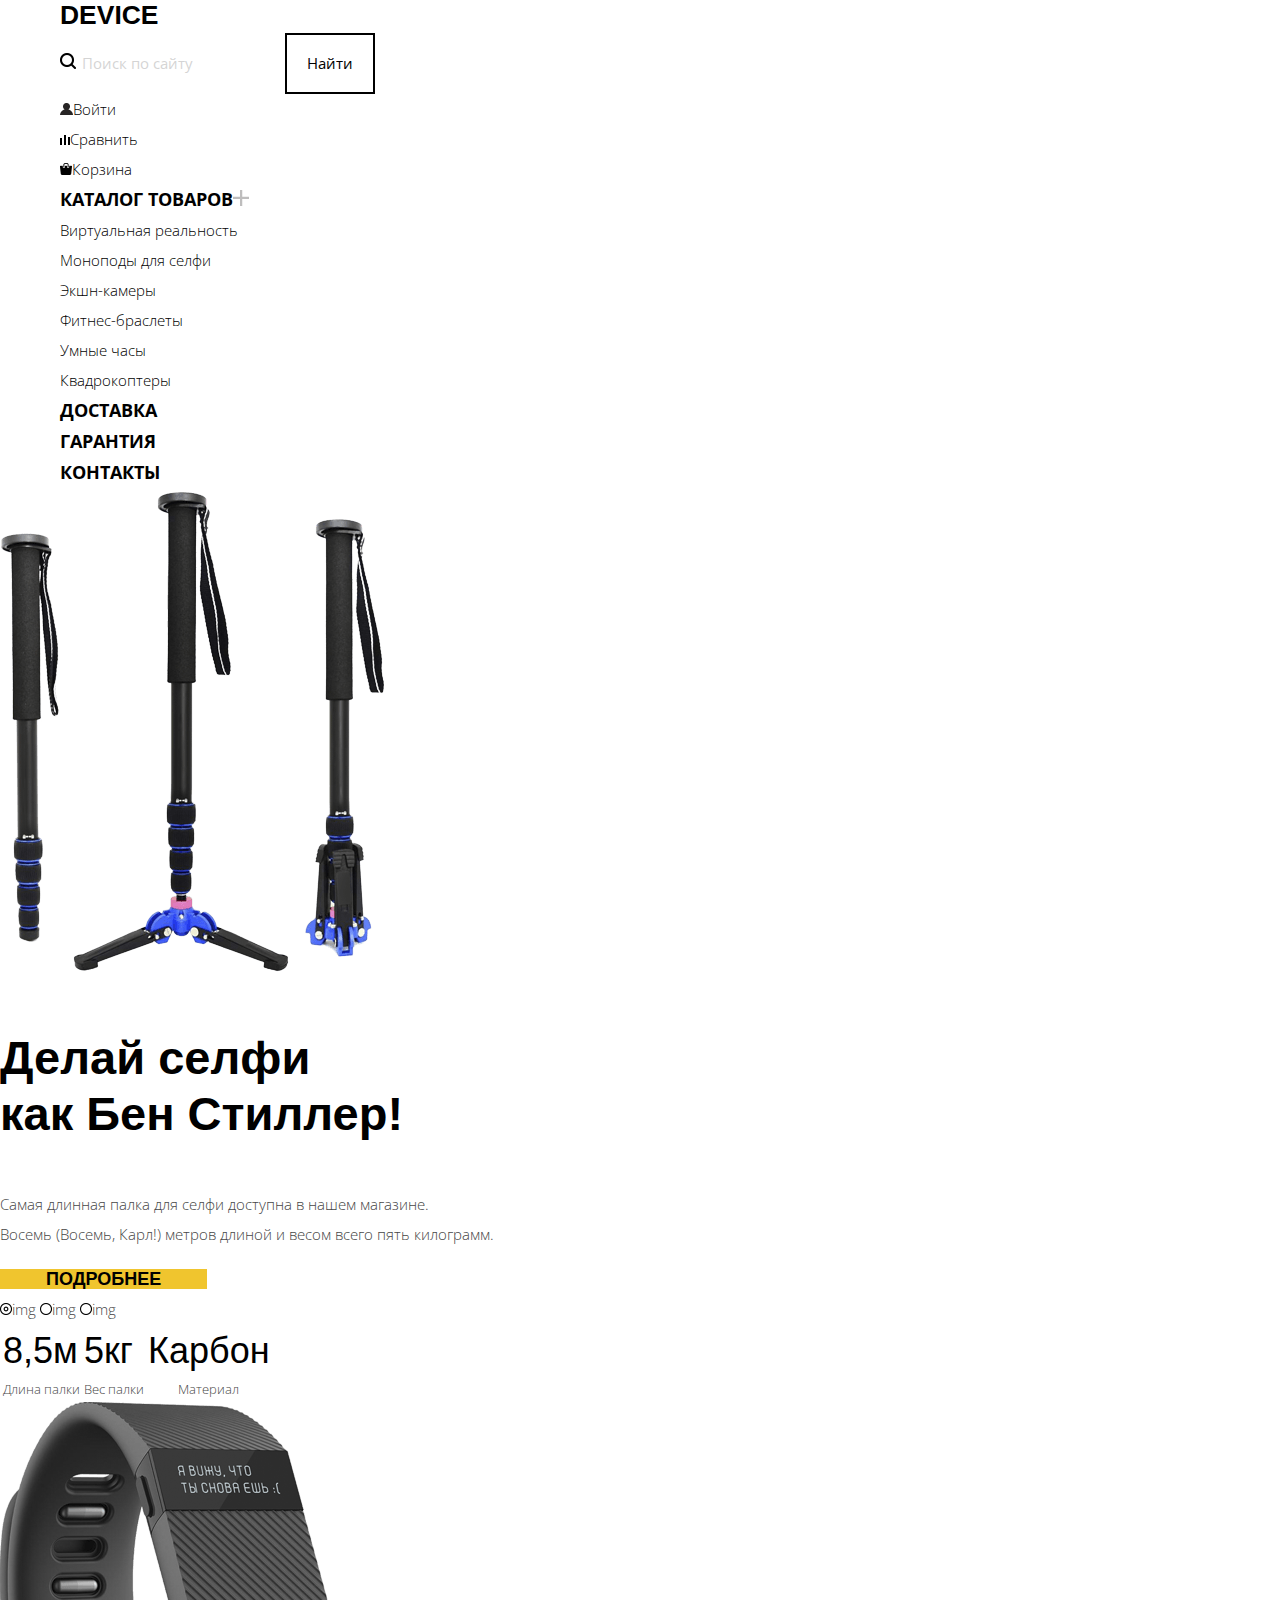
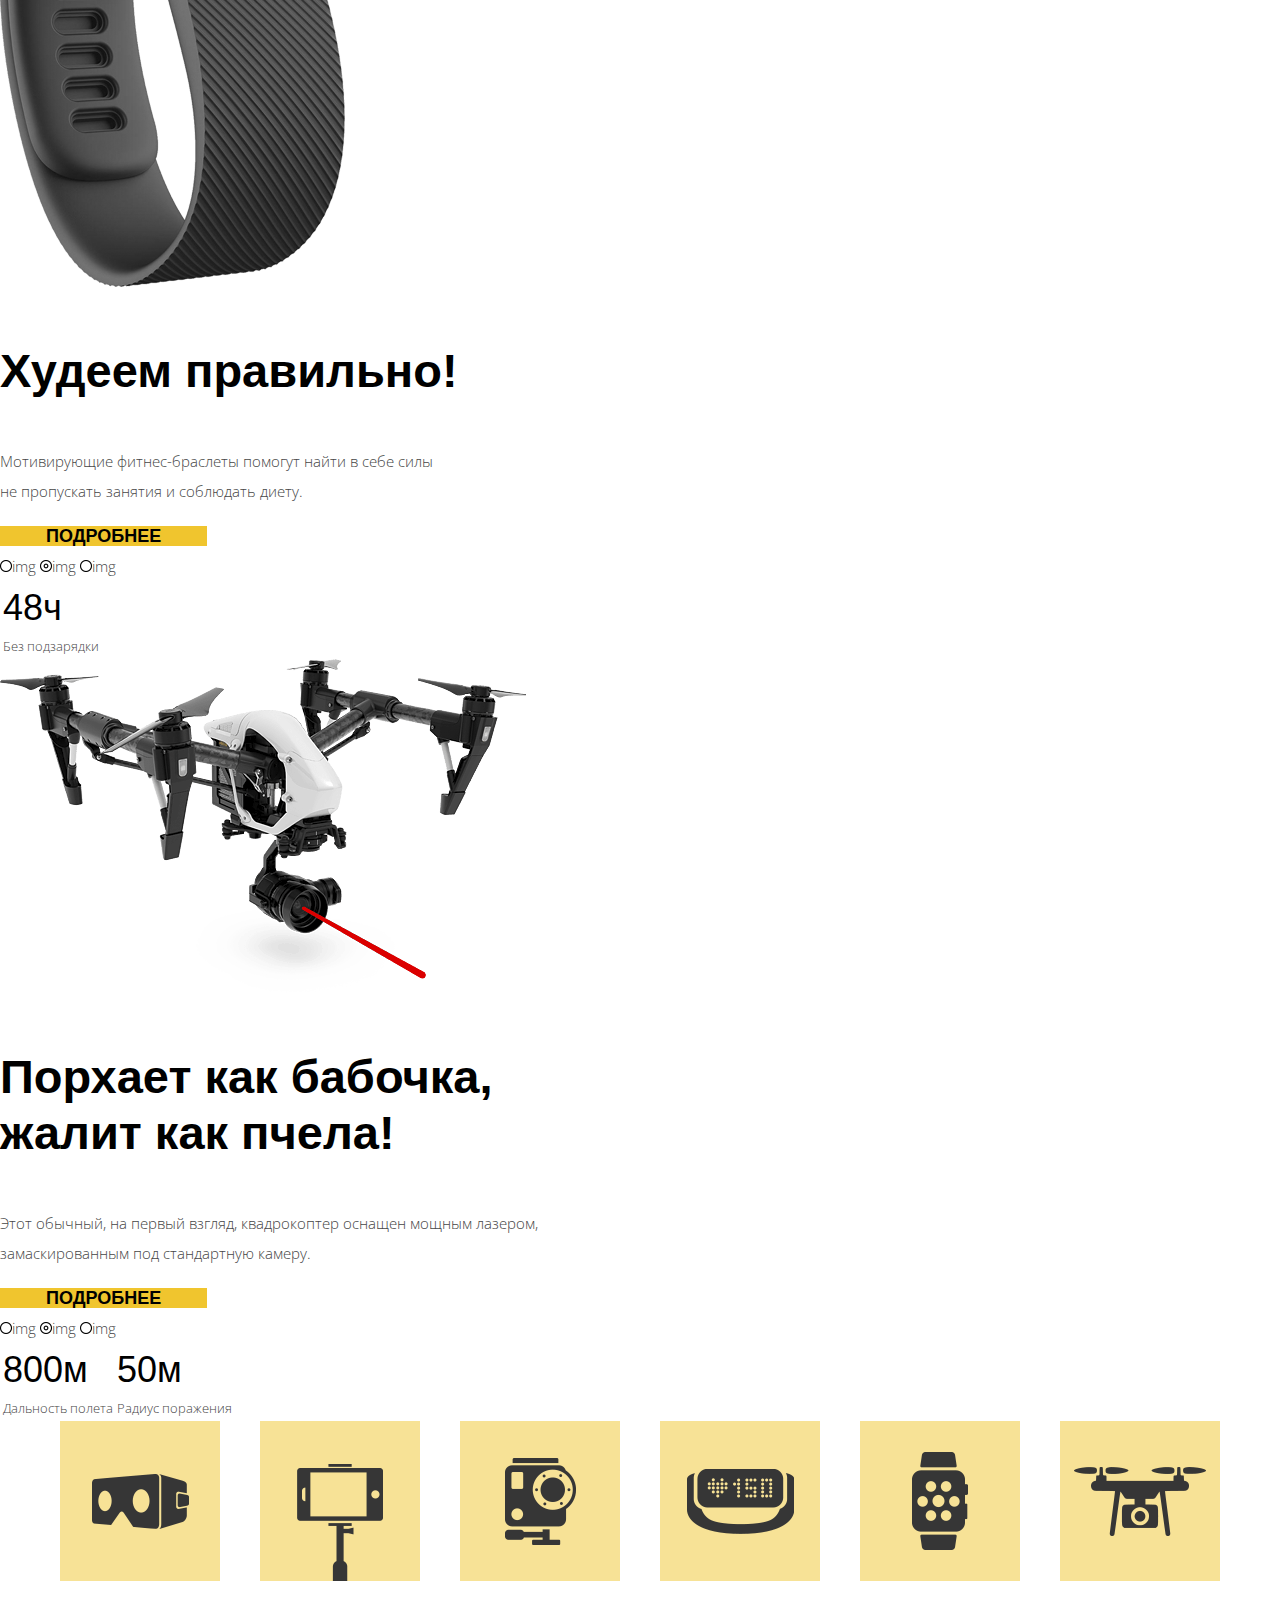
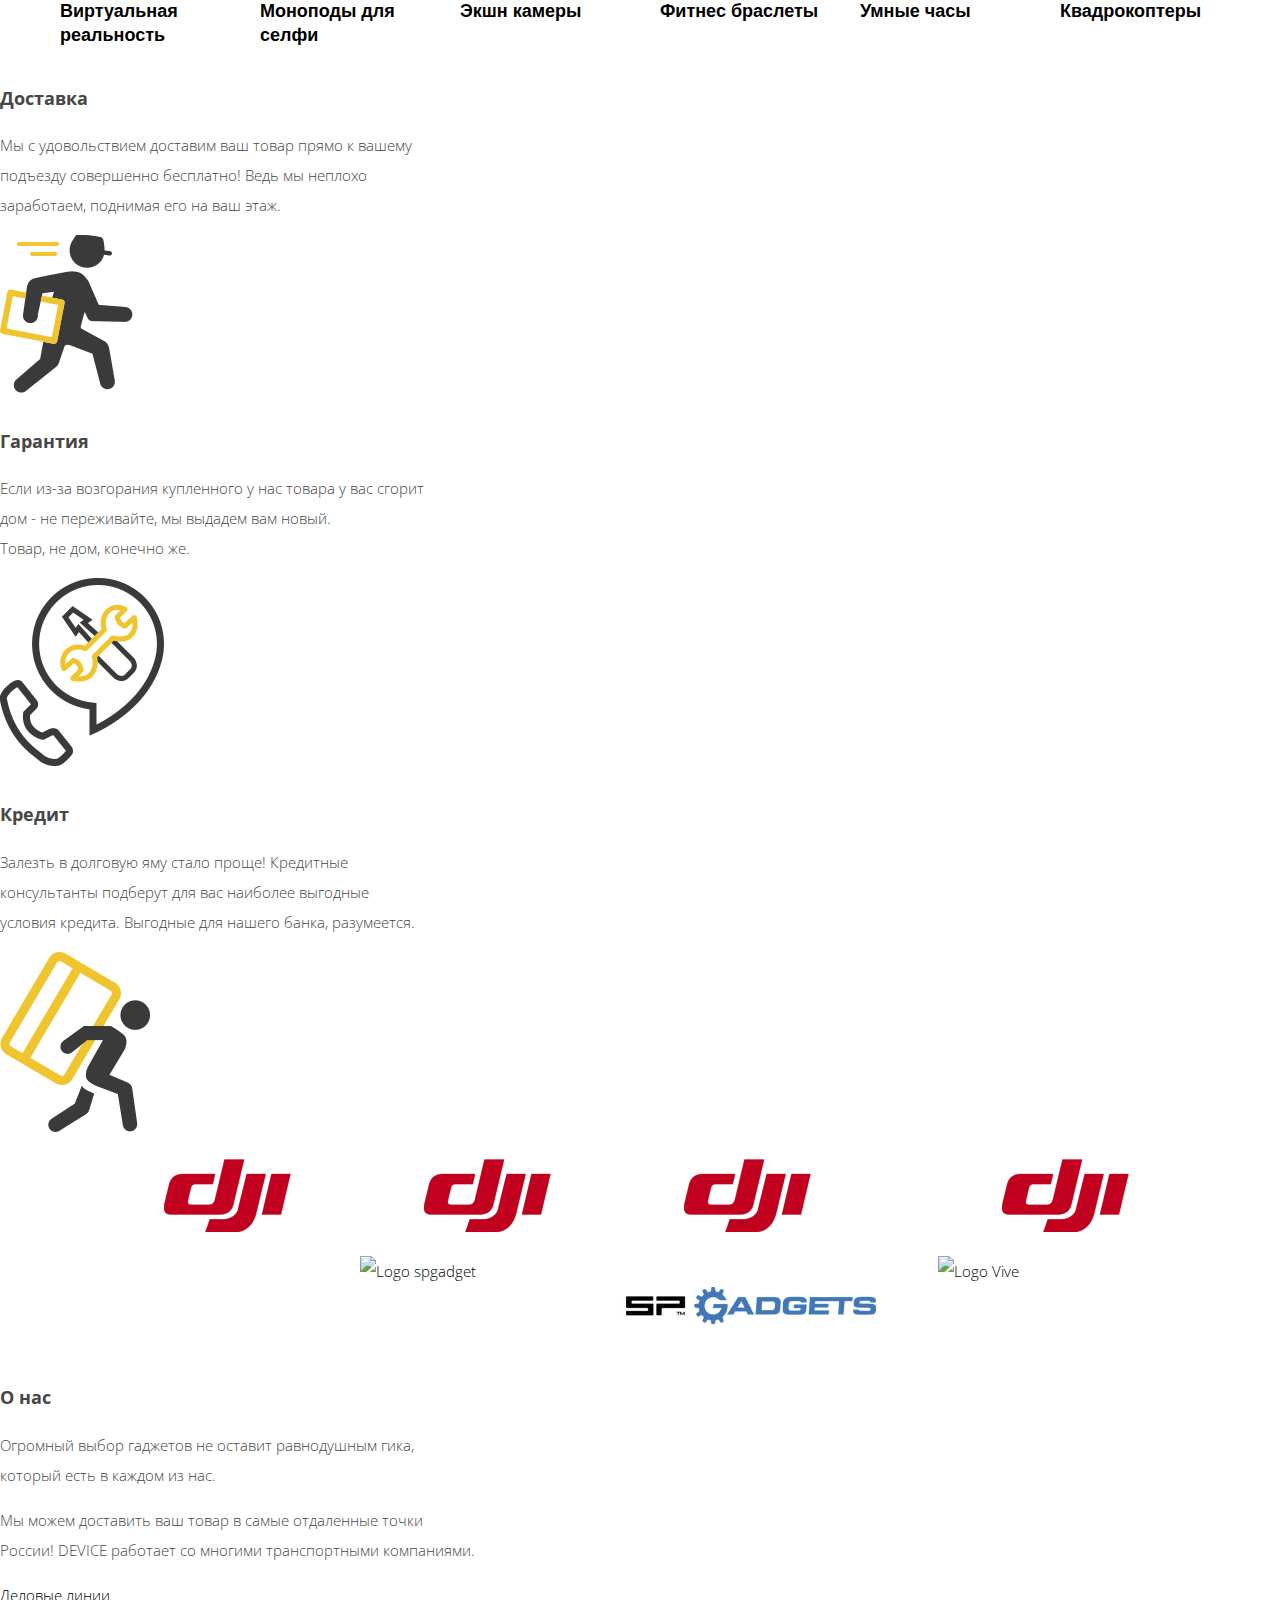
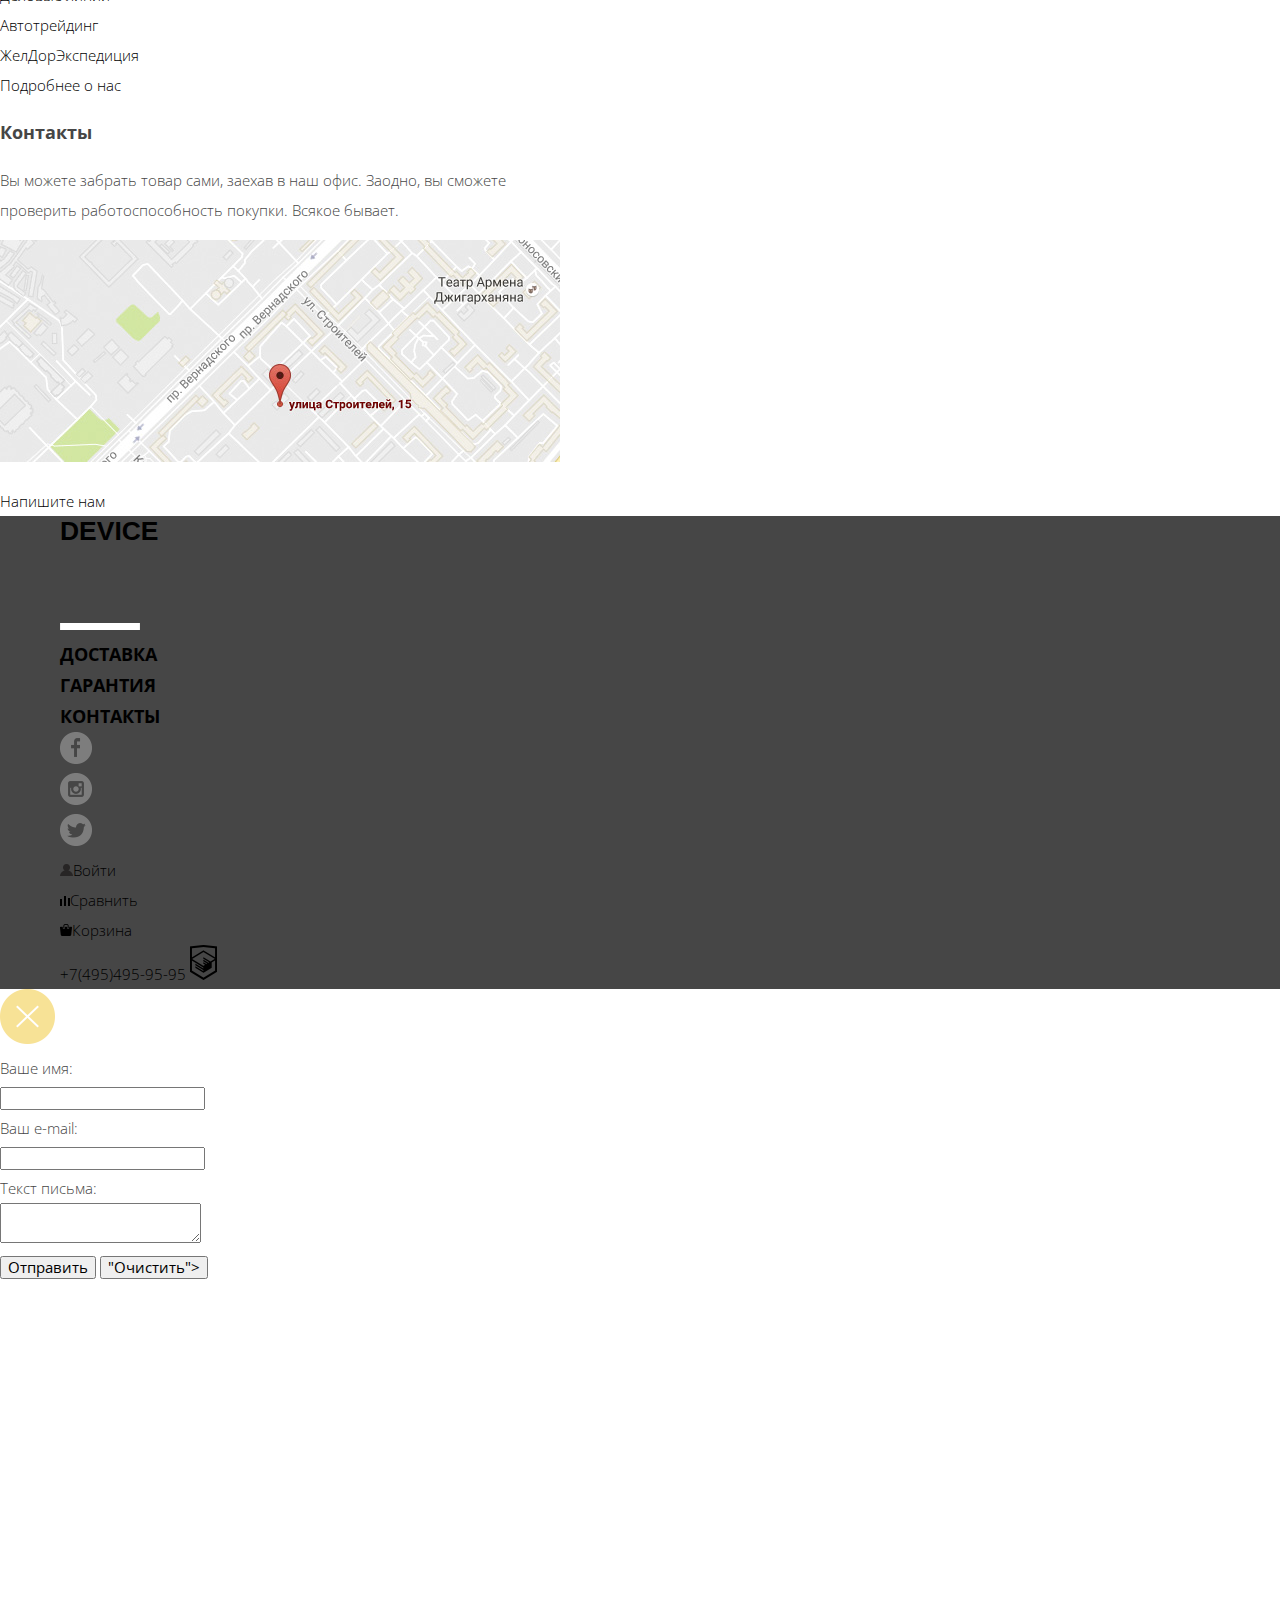
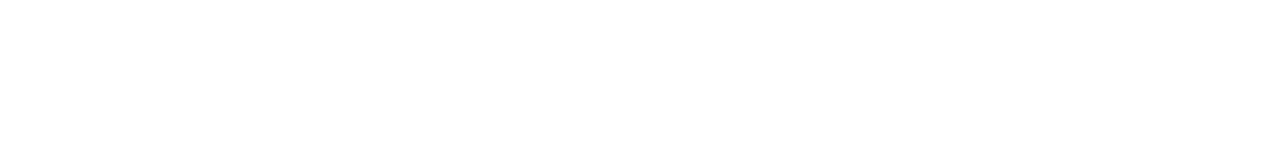
==== index.html @ 47f393c5 "добавление картинок логготипов" ====
<!DOCTYPE html>
<html lang="ru">
<head>
  <meta charset="utf-8">
  <title>HTML Academy: Девайс</title>
  <link href="https://fonts.googleapis.com/css?family=Open+Sans:300,400,700" rel="stylesheet">
  <link href="css/normalize.css" rel="stylesheet">
  <link href="css/style.css" rel="stylesheet">
</head>
<body>
<header class="main-header container">
  <div class="logo">
    <a class="logo-text" href="index.html">Device </a>
  </div>
  <!--доделать форму link итд!!!!!!!!!!!!!!!!!!!!!!!!!!!!!!!!!!!!!!!!!!!!!!!!!!!!!!!!!!!!!!!!!!!!!!!!!!!!!!!!!!!-->
  <div class="user-interface">
    <form action="#">
      <img src=" img/search.png">
      <input class="search-input" type="search" size=”15” maxlength=”36” placeholder="Поиск по сайту">
      <input class="search-submit" type="submit" value="Найти">
    </form>
    <ul class="user-buttons">
      <li><a class="user-button" href="#"><img src="img/user.png">Войти</a></li>
      <li><a class="user-button" href="#"><img src="img/compare.png">Сравнить</a></li>
      <li><a class="user-button" href="#"><img src="img/cart.png">Корзина</a></li>
    </ul>
  </div>
  <nav class="nav">
    <ul class="nav-items">
      <li class="nav-item">
        <a class="nav-link" href="#">Каталог товаров<img src="img/plus.png"></a>
        <ul class="sub-nav-items">
          <li class="sub-nav-item"><a class="sub-nav-link" href="#">Виртуальная реальность</a></li>
          <li class="sub-nav-item"><a class="sub-nav-link" href="#">Моноподы для селфи</a></li>
          <li class="sub-nav-item"><a class="sub-nav-link" href="#">Экшн-камеры</a></li>
        </ul>
        <ul class="sub-nav-items">
          <li class="sub-nav-item"><a class="sub-nav-link" href="#">Фитнес-браслеты </a></li>
          <li class="sub-nav-item"><a class="sub-nav-link" href="#">Умные часы</a></li>
        </ul>
        <ul class="sub-nav-items">
          <li class="sub-nav-item"><a class="sub-nav-link" href="#">Квадрокоптеры</a></li>
        </ul>
      </li>
      <li class="nav-item"><a class="nav-link" href="#">Доставка</a></li>
      <li class="nav-item"><a class="nav-link" href="#">Гарантия</a></li>
      <li class="nav-item"><a class="nav-link" href="#">Контакты</a></li>
    </ul>
  </nav>
</header>
<main>
  <h1 class="visually-hidden">Интернет магазин Device</h1>
  <section class="slides">
    <h2 class="visually-hidden">Слайды товаров</h2>
    <div class="slide1">
      <div class="slide-image-block-monopode">
        <img class="slide-image" src="img/slider-1.png" width="384" height="486"
             alt="Моноподы селфи палки">
      </div>
      <div class="slide-description-block">
        <h2 class="visually-hidden">палки для селфи</h2>
        <p class="slide-description-paragraphs">Делай селфи <br>
          как Бен Стиллер!</p>
        <p class="slide-description-paragraph">Самая длинная палка для селфи доступна в нашем магазине.<br>
          Восемь (Восемь, Карл!) метров длиной и весом всего пять килограмм. </p>
        <a class="slide-description-details" href="#">Подробнее</a>
        <!--как сделать? я не знаю это ссылка? Ведь если ткнуть на кнопочку выйдет другой слайд?-->
        <div class="slider-button-monopode">
          <img src="img/slider-button.png">img
          <img src="img/slider-button-empty.png">img
          <img src="img/slider-button-empty.png">img
        </div>
        <table class="slide-description-table">
          <tr class="slide-description-tr">
            <td class="slide-description-td">8,5м</td>
            <td class="slide-description-td">5кг</td>
            <td class="slide-description-td">Карбон</td>
          </tr>
          <tr>
            <th class="slide-description-th">Длина палки</th>
            <th class="slide-description-th">Вес палки</th>
            <th class="slide-description-th">Материал</th>
          </tr>
        </table>
      </div>
    </div>
    <div class="slide2">
      <div class="slide-image-block-control">
        <img class="slide-image" src="img/slider-2.png" width="345" height="485"
             alt="Браслет для контроля веса">
      </div>
      <div class="slide-description-block">
        <h2 class="visually-hidden">браслет для контроля веса</h2>
        <p class="slide-description-paragraphs">Худеем правильно!</p>
        <p class="slide-description-paragraph">Мотивирующие фитнес-браслеты помогут найти в себе силы <br>
          не пропускать занятия и соблюдать диету.</p>
        <a class="slide-description-details" href="#">Подробнее</a>
        <!--как сделать? я не знаю это ссылка? Ведь если ткнуть на кнопочку выйдет другой слайд?-->
        <div class="slider-button-monopode">
          <img src="img/slider-button-empty.png">img
          <img src="img/slider-button.png">img
          <img src="img/slider-button-empty.png">img
        </div>
        <table class="slide-description-table">
          <tr class="slide-description-tr">
            <td class="slide-description-td">48ч</td>
          </tr>
          <tr>
            <th class="slide-description-th">Без подзарядки</th>
          </tr>
        </table>
      </div>
    </div>
    <div class="slide3">
      <div class="slide-image-block-control">
        <img class="slide-image" src="img/slider-3.png" width="526" height="334"
             alt="Квадрокоптер">
      </div>
      <div class="slide-description-block">
        <h2 class="visually-hidden">Квадрокоптеры</h2>
        <p class="slide-description-paragraphs">Порхает как бабочка,<br>
          жалит как пчела!</p>
        <p class="slide-description-paragraph">Этот обычный, на первый взгляд, квадрокоптер оснащен мощным
          лазером,<br>
          замаскированным под стандартную камеру.</p>
        <a class="slide-description-details" href="#">Подробнее</a>
        <!--как сделать? я не знаю это ссылка? Ведь если ткнуть на кнопочку выйдет другой слайд?-->
        <div class="slider-button-monopode">
          <img src="img/slider-button-empty.png">img
          <img src="img/slider-button.png">img
          <img src="img/slider-button-empty.png">img
        </div>
        <table class="slide-description-table">
          <tr class="slide-description-tr">
            <td class="slide-description-td">800м</td>
            <td class="slide-description-td">50м</td>
          </tr>
          <tr>
            <th class="slide-description-th">Дальность полета</th>
            <th class="slide-description-th">Радиус поражения</th>
          </tr>
        </table>
      </div>
    </div>
  </section>
  <section class="products">
    <div class="products-wrapper container">
      <h2 class="visually-hidden"> Продукция интернет магазина Device </h2>
      <ul class="products-items">
        <li class="products-item">
          <a href="catalog.html" class="products-link">
            <div class="products-img-wrapper">
              <img class="products-img" src="img/popular-1.png" alt="Виртуальная реальность">
            </div>
            <h3 class="products-title">Виртуальная реальность</h3>
          </a>
        </li>
        <li class="products-item">
          <a href="catalog.html" class="products-link">
            <div class="products-img-wrapper products-img-wrapper-end">
              <img class="products-img" src="img/popular-2.png" alt="Моноподы для селфи">
            </div>
            <h3 class="products-title">Моноподы для селфи</h3>
          </a>
        </li>
        <li class="products-item">
          <a href="catalog.html" class="products-link">
            <div class="products-img-wrapper">
              <img class="products-img" src="img/popular-3.png" alt="Экшн камеры">
            </div>
            <h3 class="products-title">Экшн камеры</h3>
          </a>
        </li>
        <li class="products-item">
          <a href="catalog.html" class="products-link">
            <div class="products-img-wrapper">
              <img class="products-img" src="img/popular-4.png" alt="Фитнес браслеты">
            </div>
            <h3 class="products-title">Фитнес браслеты</h3>
          </a>
        </li>
        <li class="products-item">
          <a href="catalog.html" class="products-link">
            <div class="products-img-wrapper">
              <img class="products-img" src="img/popular-5.png" alt="Умные часы">
            </div>
            <h3 class="products-title">Умные часы</h3>
          </a>
        </li>
        <li class="products-item"><a href="#" class="products-link">
          <div class="products-img-wrapper">
            <img class="products-img" src="img/poppular-6.png" alt="Квадрокоптеры">
          </div>
          <h3 class="products-title">Квадрокоптеры</h3>
        </a>
        </li>
      </ul>
    </div>
  </section>
  <section class="slide-services">
    <h2 class="visually-hidden">Слайды услуг магазина</h2>
    <!--**********************************************-->
    <!--неправильная структура блоков на данном этапе это возможно
      --но дальше это исправим.
      --Пусть этот комментарий буду здесь чтобы не забыть -->
    <!--**********************************************-->
    <div class="slide-service">
      <div class="slide-block">
        <h3 class="slide-block-service">Доставка</h3>
        <!--**********************************************-->
        <!--нужны классы для тегов и в соседних блоков также -->
        <!--**********************************************-->
        <p>
          Мы с удовольствием доставим ваш товар прямо к вашему<br>
          подъезду совершенно бесплатно! Ведь мы неплохо<br>
          заработаем, поднимая его на ваш этаж.
        </p>
      </div>
      <div class="slide-image">
        <img class="image-end" src="img/delivery.png" alt="Бегущий человечек">
      </div>
    </div>
    <div class="slide-service">
      <div class="slide-block">
        <h3 class="slide-block-service">Гарантия</h3>
        <p>
          Если из-за возгорания купленного у нас товара у вас сгорит<br>
          дом - не переживайте, мы выдадем вам новый.<br>
          Товар, не дом, конечно же.
        </p>
      </div>
      <div class="slide-image-end">
        <img class="image-end" src="img/warranty.png" alt="Условия Гарантия">
      </div>
    </div>
    <div class="slide-service">
      <div class="slide-block">
        <h3 class="slide-block-service">Кредит</h3>
        <p>
          Залезть в долговую яму стало проще! Кредитные<br>
          консультанты подберут для вас наиболее выгодные<br>
          условия кредита. Выгодные для нашего банка, разумеется.
        </p>
      </div>
      <div class="slide-image-end">
        <img class="image-end" src="img/credit.png" alt="Условия Кредит">
      </div>
    </div>
  </section>
  <section class="logotypes">
    <div class="logotypes-wrapper container">
      <a class="logotypes-link" href="#">
        <img class="logotype" src="img/logo-1.png"
             alt="Logo dji">
        <img class="logotype logotype-hover" src="img/logo-1-hover.png"
             alt="Logo dji">
      </a>
      <a class="logotypes-link" href="#">
        <img class="logotype" src="img/logo-3-1.png"
             alt="Logo spgadget">
        <img class="logotype" src="img/logo-3-1-hover.png"
             alt="Logo spgadget">
      </a>
      <a class="logotypes-link" href="#">
        <img class="logotype" src="img/logo-3.png"
             alt="Logo GoPro-Be a Hero">
        <img class="logotype" src="img/logo-3-hover.png"
             alt="Logo GoPro-Be a Hero">
      </a>
      <a class="logotypes-link" href="#">
        <img class="logotype" src="img/logo-4.png"
             alt="Logo Vive">
        <img class="logotype" src="img/logo-4-hover.png"
             alt="Logo Vive">
      </a>
    </div>
  </section>
  <section class="about-us">
    <div class="delivery-company">
      <h3 class="about-us-h3">О нас</h3>
      <p>Огромный выбор гаджетов не оставит равнодушным гика,<br>
        который есть в каждом из нас.
      </p>
      <p>Мы можем доставить ваш товар в самые отдаленные точки<br>
        России! DEVICE работает со многими транспортными компаниями.</p>
      <ul class="delivery-company-items">

        <li class="delivery-company-item"><a class="delivery-company-links" href="#">Деловые линии</a></li>
        <li class="delivery-company-item"><a class="delivery-company-links" href="#">Автотрейдинг</a></li>
        <li class="delivery-company-item"><a class="delivery-company-links" href="#">ЖелДорЭкспедиция</a></li>
      </ul>
      <a class="contact-link" href="#">Подробнее о нас</a>
      <!-- ¯\_(ツ)_/¯¯
          \_(ツ)_/¯ -->
    </div>
    <div class="contacts">
      <h3 class="contact">Контакты</h3>
      <p>Вы можете забрать товар сами, заехав в наш офис. Заодно, вы сможете<br>
        проверить работоспособность покупки. Всякое бывает.
      </p>
      <p>
        <a class="contact-link-map" href="#"><img src="img/map.jpg"></a></p>
      <a class="contact-link" href="#">Напишите нам</a>
    </div>
  </section>
</main>
<footer class="footer">
  <div class="footer-wrapper container">
    <div class="main-footer-contact">
      <div class="logo">
        <a class="logo-text" href="index.html">Device </a>
      </div>
      <p class="footer-adress">
      <address>г.Москва, улица Строителей, 15</address>
      </p>
      <img src="img/Layer 6 copy 5.png">
    </div>
    <nav class="nav-footer">
      <ul class="nav-footer-items">
        <li class="nav-footer-item"><a class="nav-link" href="#">Доставка</a></li>
        <li class="nav-footer-item"><a class="nav-link" href="#">Гарантия</a></li>
        <li class="nav-footer-item"><a class="nav-link" href="#">Контакты</a></li>
      </ul>
    </nav>
    <ul class="nav-footer-websites">
      <li class="nav-footer-website"><a class="nav-link" href="facebook.com"><img src="img/ФБ.png"></a></li>
      <li class="nav-footer-website"><a class="nav-link" href="instagram.com"><img src="img/insta.png"></a></li>
      <!-- (｡◕‿◕｡) -->
      <li class="nav-footer-website"><a class="nav-link" href="twitter.com"><img src="img/Твитер.png"></a></li>
    </ul>
    <div class="user-interface-footer">
      <span class="user-form-footer"></span>
      <ul class="user-buttons-footer">
        <li><a class="user-button-footer" href="#"><img src="img/user.png">Войти</a></li>
        <li><a class="user-button-footer" href="#"><img src="img/compare.png">Сравнить</a></li>
        <li><a class="user-button-footer" href="#"><img src="img/cart.png">Корзина</a></li>
      </ul>
      <a href="tel:+7(495)495-95-95">+7(495)495-95-95</a>
      <img src="img/logo-html.png" alt="HTML-academy">
    </div>
  </div>
</footer>
<div class="modal-write-us">
  <form class="write-us" action="#">
    <h2 class="visually-hidden">Регистрация</h2>
    <img src="img/modal-close.png">
    <div class="write-us-name">
      <label for="nameid">Ваше имя: </label> <br>
      <input type="text" id="nameid" size=”15” maxlength=”36”>
    </div>
    <div class="write-us-e-mail">
      <label for="e-mail">Ваш e-mail: </label> <br>
      <input type="text" id="e-mail" size=”15” maxlength=”36”>
    </div>
    <div class="write-us-letter-text">
      <label for="letter-text">Текст письма:</label> <br>
      <textarea type="text" id="letter-text" size=”36” maxlength=”75”></textarea>
    </div>
    <button type="submit">Отправить</button>
    <button type="reset">"Очистить"></button>
  </form>
</div>
<div class="map">
  <iframe
    src="https://www.google.com/maps/embed?pb=!1m18!1m12!1m3!1d2249.1123749473186!2d37.52742931545037!3d55.687034004530645!2m3!1f0!2f0!3f0!3m2!1i1024!2i768!4f13.1!3m3!1m2!1s0x46b54cf65f5c8955%3A0x694710ccd55501e!2z0YPQuy4g0KHRgtGA0L7QuNGC0LXQu9C10LksIDE1LCDQnNC-0YHQutCy0LAsIDExOTMxMQ!5e0!3m2!1sru!2sru!4v1528549973347"
    width="600" height="450" frameborder="0" style="border:0" allowfullscreen></iframe>
</div>
</body>
</html>


<!--**********************************************-->
<!-- Где всплывающие окна ??? -->
<!-- Где карта ??? -->
<!--**********************************************-->
---- css/style.css ----
html {
  box-sizing: border-box;
}

*, *::before, *::after {
  box-sizing: inherit;
}

body {
  padding: 0;
  margin: 0;
  font-family: "Open Sans", "Arial", sans-serif;
  font-size: 15px;
  line-height: 30px;
  font-weight: 300;
  color: #464646;
}

/*Убрать точки в списке*/
ul {
  list-style-type: none;
  margin: 0;
  padding: 0;
}

a {
  text-decoration: none;
  color: #000000;
}

.visually-hidden {
  display: none
}

.container {
  margin-top: 0;
  margin-right: auto;
  margin-left: auto;
  margin-bottom: 0;
  max-width: 1200px;
  padding-left: 20px;
  padding-right: 20px;
}

/*__________________________________________________________________*/
/*Логотип*/
.logo-text {
  font-family: "Gilroy", "Arial", sans-serif;
  font-size: 26.46px;
  color: #000000;
  font-weight: bold;
  text-transform: uppercase;
}

/*Окно поиска*/
.search-input {
  border: none;
  opacity: 0.3;
}

.search-input:hover {
  opacity: 0.6;
  cursor: pointer;
}

.search-input:focus {
  opacity: 1;
}

.search-submit {
  border: 2px solid #000000;
  padding-top: 20px; /*верхний внутренний отступ*/
  padding-left: 20px; /*левый внутренний отступ*/
  padding-right: 20px; /*правый внутренний отступ*/
  padding-bottom: 20px; /*нижний внутренний отступ*/
  background-color: transparent;
}

.search-submit:hover {
  background-color: #000000;
  text-align: center;
  cursor: pointer;
  color: #fff;
}

.search-submit:focus {
  color: rgba(255, 255, 255, 0.3);
}

.sub-nav-link:hover {
  opacity: .6;
}

.sub-nav-link:focus {
  opacity: .3;
}

/*Кнопки доставка гарантия контакты + Каталог*/
.nav-link {
  font-size: 18px;
  font-weight: bold;
  text-transform: uppercase;
}

.nav-link:hover {
  opacity: .6;
}

.nav-link:focus {
  opacity: .3;
}

/*!*!*Закончился хедер, начинается боди*!_________________________________*!*/

.slide-description-paragraphs {
  font-size: 47px;
  line-height: 56px;
  font-family: "Gilroy", "Arial", sans-serif;
  font-weight: bold;
  color: #000000;
}

/*Вопрос:???????????????????????????????????????????????????????????????????????????????*/
/*!*Подробнее*!*/
.slide-description-details {
  font-size: 18px;
  line-height: 24px;
  text-transform: uppercase;
  font-family: "Gilroy", "Arial", sans-serif;
  font-weight: bold;
  color: #000000;
  /*padding-top: -4px; !*верхний внутренний отступ*!*/
  padding-left: 46px; /*левый внутренний отступ*/
  padding-right: 46px; /*правый внутренний отступ*/
  /*padding-bottom: -4px; !*нижний внутренний отступ*!*/
  background-color: #f0c52e;
}

.slide-description-details:hover {
  opacity: 1;
  padding-top: 14px; /*верхний внутренний отступ*/
  padding-left: 46px; /*левый внутренний отступ*/
  padding-right: 46px; /*правый внутренний отступ*/
  padding-bottom: 14px; /*нижний внутренний отступ*/
  background-color: #f0c52e;
}

.slide-description-details:focus {
  opacity: .6;
  padding-top: 14px; /*верхний внутренний отступ*/
  padding-left: 46px; /*левый внутренний отступ*/
  padding-right: 46px; /*правый внутренний отступ*/
  padding-bottom: 14px; /*нижний внутренний отступ*/
  background-color: #f0c52e;
}

.slide-description-td {
  font-size: 36px;
  line-height: 48px;
  font-family: "Gilroy", "Arial", sans-serif;
  font-weight: 300;
  color: #000000;
}

.slide-description-th {
  line-height: 20px;
  font-size: 13px;
  font-weight: 300;
}

/*-------------Секция продуктов с квадратиками-------------*/

.products-items {
  display: flex;
  justify-content: space-between;
}

.products-item {
  width: 160px;
}

.products-img-wrapper {
  background-color: #f7e296;
  display: flex;
  justify-content: center;
  align-items: center;
  min-height: 160px;
}

.products-img-wrapper:hover {
  background-color: #f0c52e;

}

.products-img-wrapper:active .products-img {
  opacity: .3;
}

.products-img-wrapper-end {
  align-items: flex-end;
}

.products-title {
  font-size: 18px;
  font-family: "Gilroy", Arial, sans-serif;
  color: rgb(0, 0, 0);
  font-weight: bold;
  line-height: 24px;
}

/*-------------Секция продуктов с квадратиками-------------*/
/*-------------END-------------*/

/*-------------Логотипы-------------*/
.logotypes-wrapper {
  display: flex;
  justify-content: space-between;
  padding-right: 42px;
  padding-left: 60px;
}

.logotypes-link:hover .logotype {
  display: none;
}

.logotypes-link:hover .logotype-hover {
  display: block;
}

.logotype-hover {
  display: none;
}

.logotypes-link {
  position: relative;
}
.logotypes-link:before {
  content: '';
  position: absolute;
  top: 0;
  right: 0;
  width: 100%;
  height: 100px;
  background-image: url(../img/logo-1-hover.png);
}
/*-------------Логотипы-------------*/
/*-------------END-------------*/
.footer {
  background-color: #464646;
}

/*Сервисы доставка итд*/
/*!*Серый фон доставки итд*!*/
/*.slide-services {*/
/*background-color: #e5e5e5;*/
/*}*/
/*.slide-block-service {*/

/*font-family: "Gilroy","Arial", sans-serif;*/
/*color: rgb(247, 225, 132);*/
/*text-transform: uppercase;*/
/*font-size: 18px;*/
/*font-weight: bold;*/
/*line-height:24px;*/
/*}*/
/*.logotype*/
/*{width: 260px;*/
/*height: 100px;}*/

/*.about-us-h3 {*/
/*font-family: "Gilroy","Arial", sans-serif;*/
/*font-size: 47px;*/
/*font-weight: bold;*/
/*line-height: 48px;*/
/*color: rgb(0, 0, 0);}*/

/*.delivery-company-item {*/
/*font-family: "Gilroy","Arial", sans-serif;*/
/*font-weight: bold;*/
/*font-size: 15px;*/
/*line-height: 30px;*/
/*color: rgb(70, 70, 70);}*/

/*.contact-link {*/
/*font-size: 18px;*/
/*line-height: 24px;*/
/*font-family:  "Gilroy","Arial", sans-serif;*/
/*color: rgb(0, 0, 0);*/
/*font-weight: bold;*/
/*text-transform: uppercase;}*/

/*.contact {*/
/*font-family: "Gilroy","Arial", sans-serif;*/
/*font-size: 47px;*/
/*font-weight: bold;*/
/*line-height: 48px;*/
/*color: rgb(0, 0, 0);*/
/*}*/
/*.contact-link-map*/
/*{width: 560px;*/
/*height: 222px;*/
/*}*/
/*!*FOOTEEEEEEEEEEEEEEEEEEEERRRRRRRRRRRRRRRRRRRRRRRR!!!!!!!!!!!!!!!!!!!!!!!!!!*!*/
/*.main-footer*/
/*{width: 1440px;*/
/*height: 323px;*/
/*background-color: #464646;*/
/*}*/
/*.footer-adress {*/

/*color: rgb(255, 255, 255);*/
/*font-family: "Open Sans", "Arial", sans-serif;*/
/*line-height: 30px;*/
/*font-size: 15px;*/
/*font-weight: 300;*/
/*}*/
/*!*.logo-text {*!*/
/*!*font-size: 48px;*!*/
/*!*font-family: "Gilroy","Arial", sans-serif;*!*/
/*!*color: #ffc600;*!*/
/*!*font-weight: bold;*!*/
/*!*text-transform: uppercase;*!*/
/*!*Что делать если высота строки АВТО????????????????????????? *!*/
/*}*/
/*!*Цвет у параметров НАЙТИ итд не меняется на белый? В чем причина?*!*/
/*.nav-footer-item {*/
/*font-size: 18px;*/
/*font-family: "Gilroy","Arial", sans-serif;*/
/*line-height: 24px;*/
/*color: #ffffff;*/
/*font-weight: bold;*/
/*text-transform: uppercase;*/
/*text-align: center;*/
/*}*/
/*.user-buttons-footer {*/
/*font-size: 15px;*/
/*font-family: "Open Sans", "Arial", sans-serif;*/
/*color: rgb(255, 255, 255);*/
/*line-height: 36px;*/
/*text-align: center;*/
/*}*/
/*!*____________________________________________________________________________________*!*/
/*!*WRITE US!!!!!!!!!!!!!*!*/
/*!*Это просто ПИЗДЕЕЕЕЕЕЕЕЕЕЕЕЕЕЕЕЕЕЕЕЕЕЕЕЕЦ!*!*/
/*Покой*/

/*Наведение*/

/*input:hover, textarea:hover {*/
/*background: #f2f2f2; !* Цвет фона под окантовкой *!*/
/*}*/

/*Фокус*/

/*input:focus, textarea:focus {*/
/*background: #ffffff; !* Цвет фона под окантовкой *!*/
/*border: 2px solid #ffc600; !* Рамка вокруг текстового поля *!*/
/*}*/

/*Невалидное значение*/
/*input:invalid {*/
/*background: #f6dada; !* Красный цвет фона *!*/
/*}*/
/*input:valid {*/
/*background: #ffffff; !* white цвет фона *!*/
/*}*/
/*!*--------_______________________________________________________________________________*!*/
/*.write-us-name {*/
/*font-family: "Gilroy","Arial", sans-serif;*/
/*color: rgb(0, 0, 0);*/
/*font-weight: bold;*/
/*line-height: 24px;*/
/*font-size: 18px;*/
/*}*/
/*.write-us-e-mail {*/
/*font-family: "Gilroy","Arial", sans-serif;*/
/*color: rgb(0, 0, 0);*/
/*font-weight: bold;*/
/*line-height: 24px;*/
/*font-size: 18px;*/
/*}*/
/*.write-us-letter-text{*/
/*font-family: "Gilroy","Arial", sans-serif;*/
/*color: rgb(0, 0, 0);*/
/*font-weight: bold;*/
/*line-height: 24px;*/
/*font-size: 18px;*/
/*}*/
/*.button {*/
/*text-align: center;*/
/*border: none;*/
/*vertical-align: middle;*/
/*text-transform: uppercase;*/
/*background-color: #ffffff;}*/
/*!*list2_______________________________________*!*/
/*.titel h2 {*/
/*font-family: "Gilroy","Arial", sans-serif;*/
/*color: rgb(0, 0, 0);*/
/*font-weight: bold;*/
/*line-height: 48px;*/
/*font-size: 47px;}*/

/*.breadcrumbs a {*/
/*font-size: 14px;*/
/*font-family: "OpenSans" ,"Arial", sans-serif;*/
/*color: rgba(0, 0, 0, 0.302);*/
/*line-height: 24px;*/
/*font-weight: 300;*/

/*}*/
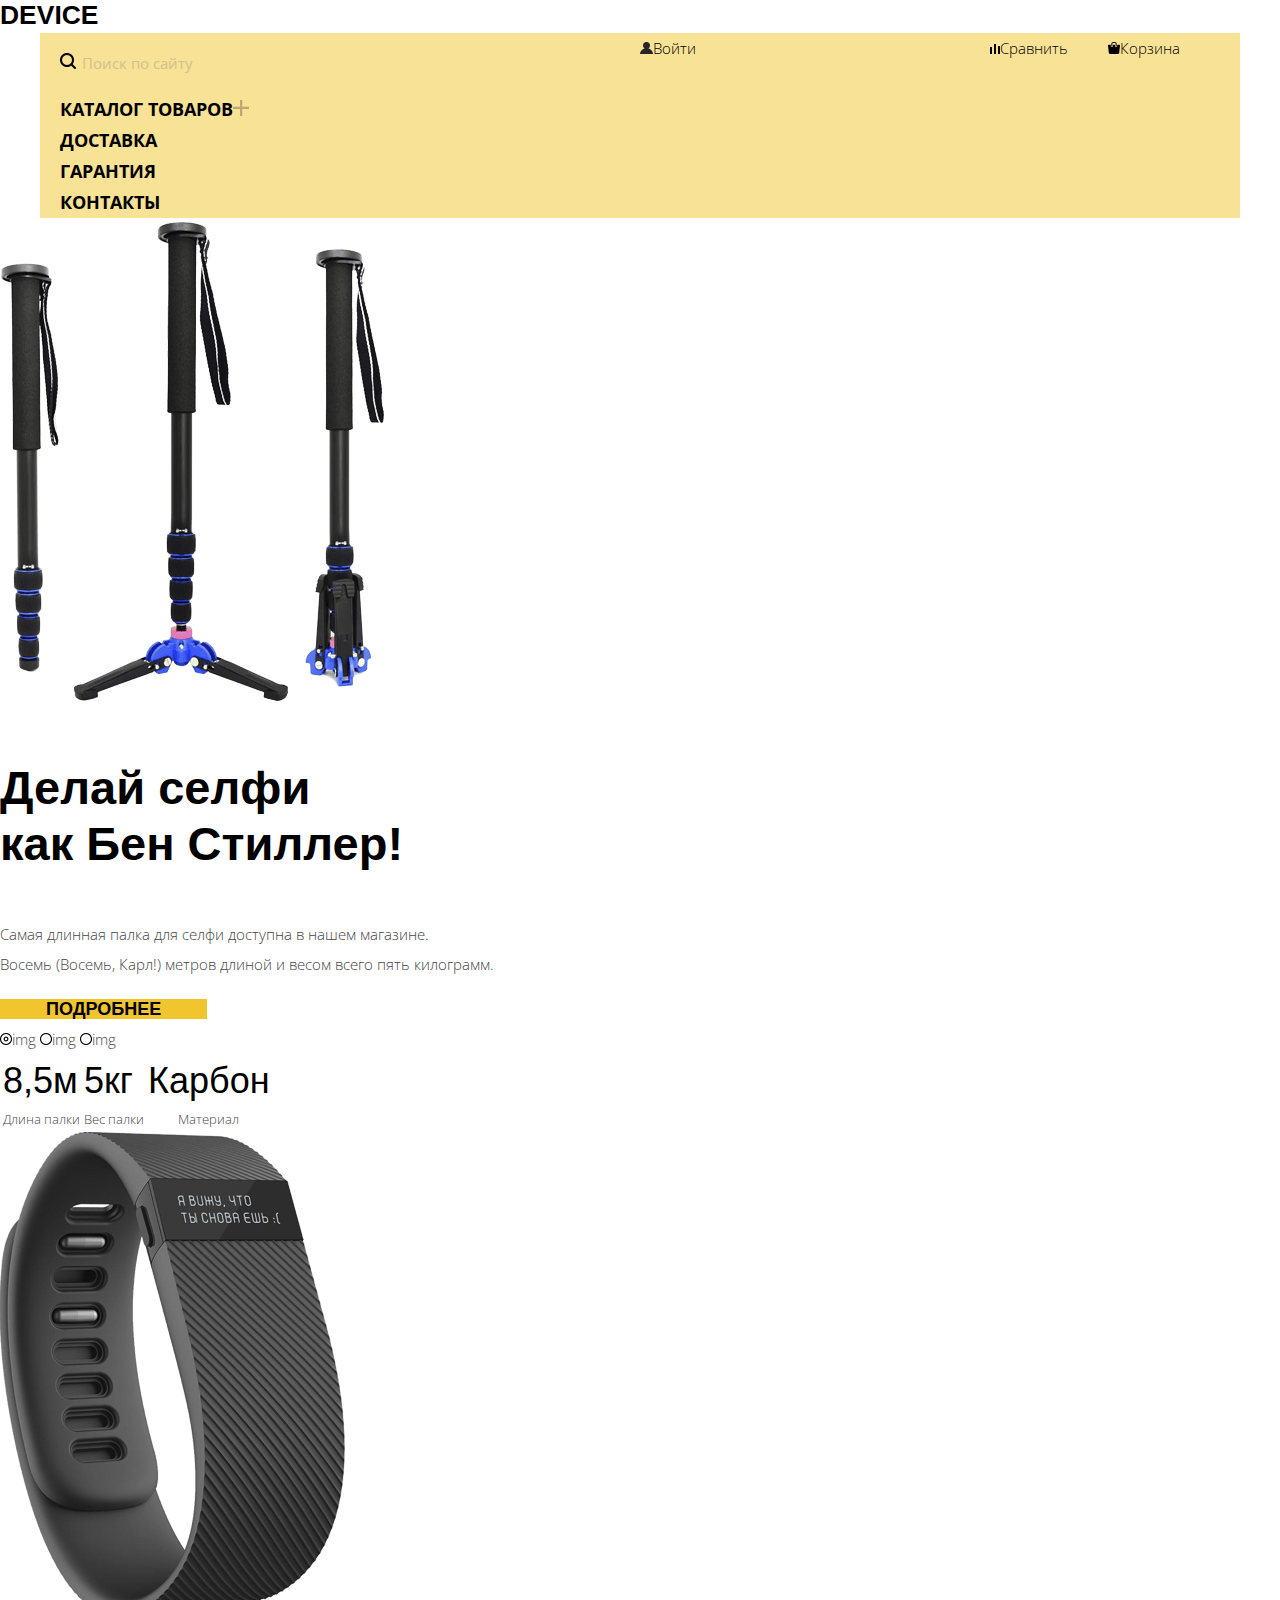
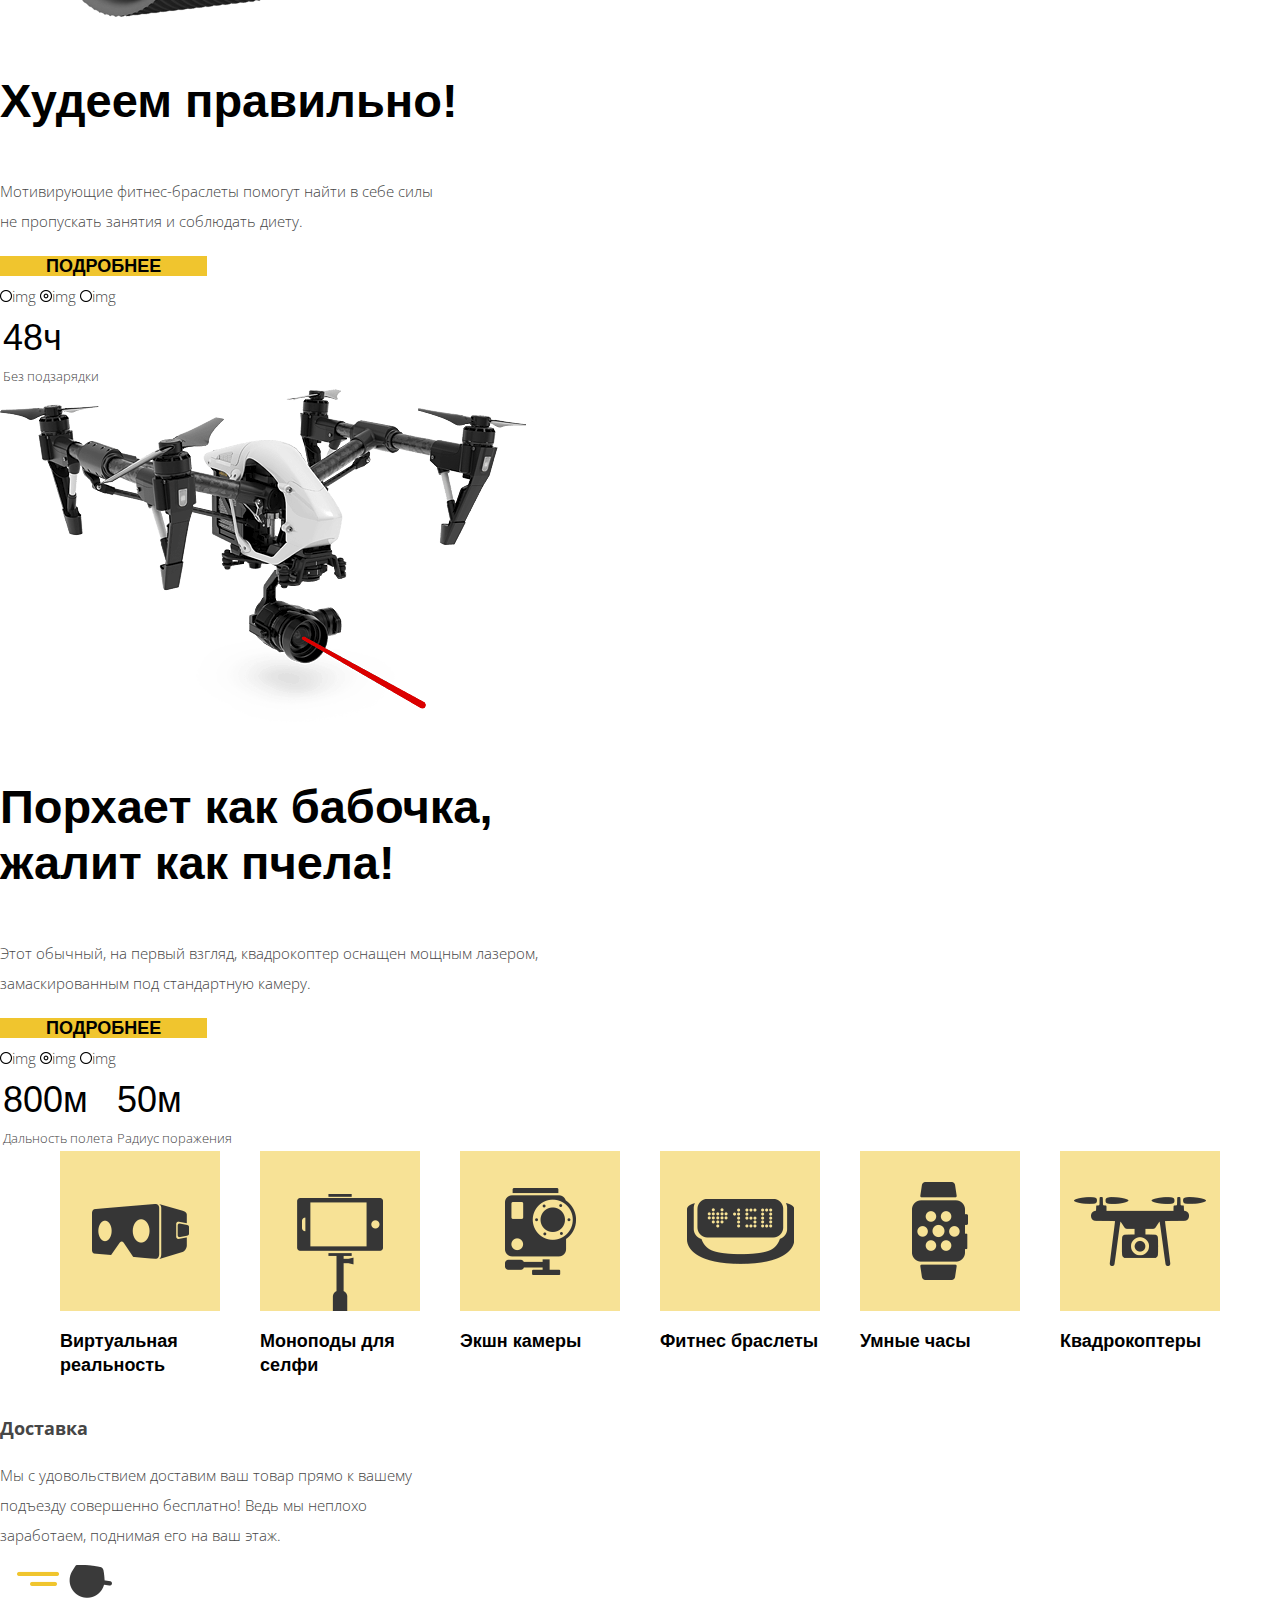
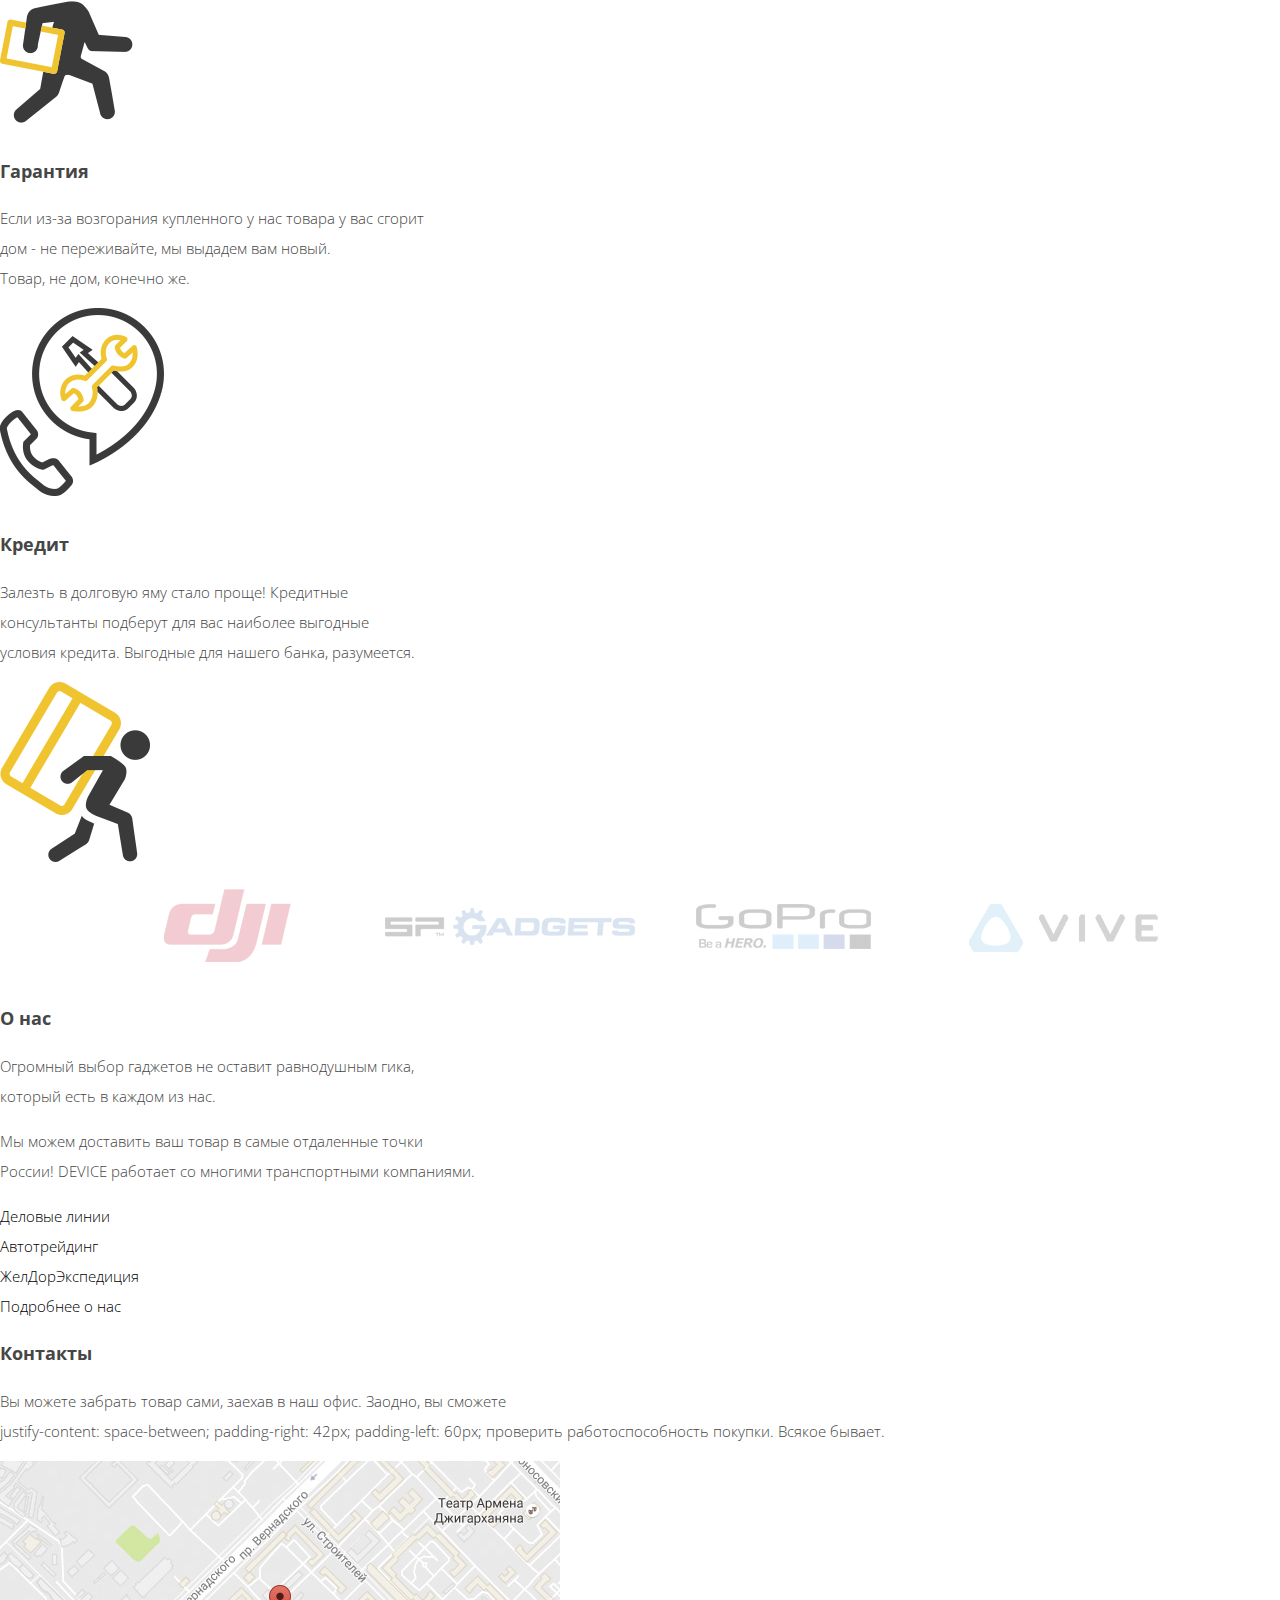
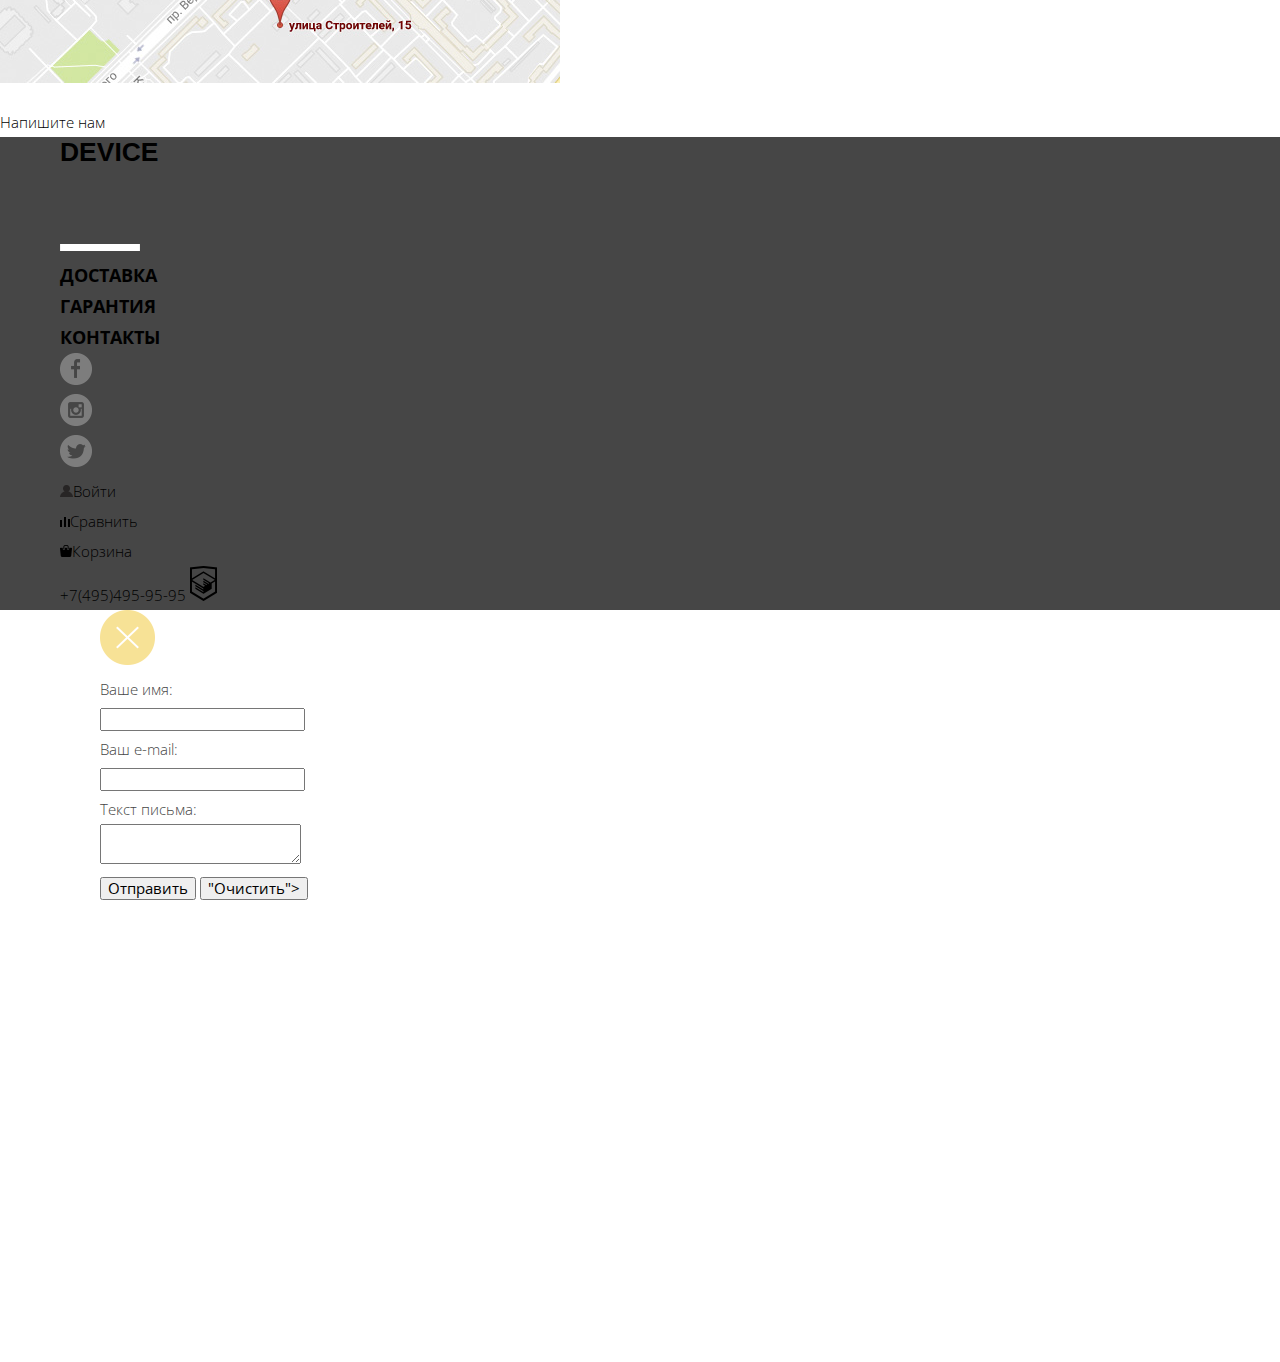
==== commit f44e3a13: "123" ====
--- a/index.html
+++ b/index.html
@@ -8,45 +8,51 @@
   <link href="css/style.css" rel="stylesheet">
 </head>
 <body>
-<header class="main-header container">
+<header class="main-header">
   <div class="logo">
     <a class="logo-text" href="index.html">Device </a>
   </div>
-  <!--доделать форму link итд!!!!!!!!!!!!!!!!!!!!!!!!!!!!!!!!!!!!!!!!!!!!!!!!!!!!!!!!!!!!!!!!!!!!!!!!!!!!!!!!!!!-->
-  <div class="user-interface">
-    <form action="#">
-      <img src=" img/search.png">
-      <input class="search-input" type="search" size=”15” maxlength=”36” placeholder="Поиск по сайту">
-      <input class="search-submit" type="submit" value="Найти">
-    </form>
-    <ul class="user-buttons">
-      <li><a class="user-button" href="#"><img src="img/user.png">Войти</a></li>
-      <li><a class="user-button" href="#"><img src="img/compare.png">Сравнить</a></li>
-      <li><a class="user-button" href="#"><img src="img/cart.png">Корзина</a></li>
-    </ul>
+  <div class="header-wrapper container">
+    <div class="user-interface">
+      <form action="#">
+        <img src=" img/search.png">
+        <input class="search-input" type="search" size=”15” maxlength=”36” placeholder="Поиск по сайту">
+        <input class="search-submit" type="submit" value="Найти">
+      </form>
+      <div class="user-buttons">
+        <ul class="user-buttons-items">
+          <li><a class="user-button" href="#"><img src="img/user.png">Войти</a></li>
+        </ul>
+        <ul class="user-buttons-items">
+          <li><a class="user-button" href="#"><img src="img/compare.png">Сравнить</a></li>
+          <li><a class="user-button" href="#"><img src="img/cart.png">Корзина</a></li>
+        </ul>
+      </div>
+    </div>
+    <nav class="nav">
+      <ul class="nav-items">
+        
+        <li class="nav-item">
+          <a class="nav-link" href="#">Каталог товаров<img src="img/plus.png"></a>
+          <ul class="sub-nav-items">
+            <li class="sub-nav-item"><a class="sub-nav-link" href="#">Виртуальная реальность</a></li>
+            <li class="sub-nav-item"><a class="sub-nav-link" href="#">Моноподы для селфи</a></li>
+            <li class="sub-nav-item"><a class="sub-nav-link" href="#">Экшн-камеры</a></li>
+          </ul>
+          <ul class="sub-nav-items">
+            <li class="sub-nav-item"><a class="sub-nav-link" href="#">Фитнес-браслеты </a></li>
+            <li class="sub-nav-item"><a class="sub-nav-link" href="#">Умные часы</a></li>
+          </ul>
+          <ul class="sub-nav-items">
+            <li class="sub-nav-item"><a class="sub-nav-link" href="#">Квадрокоптеры</a></li>
+          </ul>
+        </li>
+        <li class="nav-item"><a class="nav-link" href="#">Доставка</a></li>
+        <li class="nav-item"><a class="nav-link" href="#">Гарантия</a></li>
+        <li class="nav-item"><a class="nav-link" href="#">Контакты</a></li>
+      </ul>
+    </nav>
   </div>
-  <nav class="nav">
-    <ul class="nav-items">
-      <li class="nav-item">
-        <a class="nav-link" href="#">Каталог товаров<img src="img/plus.png"></a>
-        <ul class="sub-nav-items">
-          <li class="sub-nav-item"><a class="sub-nav-link" href="#">Виртуальная реальность</a></li>
-          <li class="sub-nav-item"><a class="sub-nav-link" href="#">Моноподы для селфи</a></li>
-          <li class="sub-nav-item"><a class="sub-nav-link" href="#">Экшн-камеры</a></li>
-        </ul>
-        <ul class="sub-nav-items">
-          <li class="sub-nav-item"><a class="sub-nav-link" href="#">Фитнес-браслеты </a></li>
-          <li class="sub-nav-item"><a class="sub-nav-link" href="#">Умные часы</a></li>
-        </ul>
-        <ul class="sub-nav-items">
-          <li class="sub-nav-item"><a class="sub-nav-link" href="#">Квадрокоптеры</a></li>
-        </ul>
-      </li>
-      <li class="nav-item"><a class="nav-link" href="#">Доставка</a></li>
-      <li class="nav-item"><a class="nav-link" href="#">Гарантия</a></li>
-      <li class="nav-item"><a class="nav-link" href="#">Контакты</a></li>
-    </ul>
-  </nav>
 </header>
 <main>
   <h1 class="visually-hidden">Интернет магазин Device</h1>
@@ -258,19 +264,19 @@
       <a class="logotypes-link" href="#">
         <img class="logotype" src="img/logo-3-1.png"
              alt="Logo spgadget">
-        <img class="logotype" src="img/logo-3-1-hover.png"
+        <img class="logotype logotype-hover" src="img/logo-3-1-hover.png"
              alt="Logo spgadget">
       </a>
       <a class="logotypes-link" href="#">
         <img class="logotype" src="img/logo-3.png"
              alt="Logo GoPro-Be a Hero">
-        <img class="logotype" src="img/logo-3-hover.png"
+        <img class="logotype logotype-hover" src="img/logo-3-hover.png"
              alt="Logo GoPro-Be a Hero">
       </a>
       <a class="logotypes-link" href="#">
-        <img class="logotype" src="img/logo-4.png"
+        <img class="logotype " src="img/logo-4.png"
              alt="Logo Vive">
-        <img class="logotype" src="img/logo-4-hover.png"
+        <img class="logotype logotype-hover" src="img/logo-4-hover.png"
              alt="Logo Vive">
       </a>
     </div>
@@ -296,7 +302,9 @@
     <div class="contacts">
       <h3 class="contact">Контакты</h3>
       <p>Вы можете забрать товар сами, заехав в наш офис. Заодно, вы сможете<br>
-        проверить работоспособность покупки. Всякое бывает.
+        justify-content: space-between;
+        padding-right: 42px;
+        padding-left: 60px; проверить работоспособность покупки. Всякое бывает.
       </p>
       <p>
         <a class="contact-link-map" href="#"><img src="img/map.jpg"></a></p>
@@ -341,24 +349,26 @@
   </div>
 </footer>
 <div class="modal-write-us">
-  <form class="write-us" action="#">
-    <h2 class="visually-hidden">Регистрация</h2>
-    <img src="img/modal-close.png">
-    <div class="write-us-name">
-      <label for="nameid">Ваше имя: </label> <br>
-      <input type="text" id="nameid" size=”15” maxlength=”36”>
-    </div>
-    <div class="write-us-e-mail">
-      <label for="e-mail">Ваш e-mail: </label> <br>
-      <input type="text" id="e-mail" size=”15” maxlength=”36”>
-    </div>
-    <div class="write-us-letter-text">
-      <label for="letter-text">Текст письма:</label> <br>
-      <textarea type="text" id="letter-text" size=”36” maxlength=”75”></textarea>
-    </div>
-    <button type="submit">Отправить</button>
-    <button type="reset">"Очистить"></button>
-  </form>
+  <div class="write-us-wrapper container">
+    <form class="write-us" action="#">
+      <h2 class="visually-hidden">Регистрация</h2>
+      <img src="img/modal-close.png">
+      <div class="write-us-name">
+        <label for="nameid">Ваше имя: </label> <br>
+        <input type="text" id="nameid" size=”15” maxlength=”36”>
+      </div>
+      <div class="write-us-e-mail">
+        <label for="e-mail">Ваш e-mail: </label> <br>
+        <input type="text" id="e-mail" size=”15” maxlength=”36”>
+      </div>
+      <div class="write-us-letter-text">
+        <label for="letter-text">Текст письма:</label> <br>
+        <textarea type="text" id="letter-text" size=”36” maxlength=”75”></textarea>
+      </div>
+      <button type="submit">Отправить</button>
+      <button type="reset">"Очистить"></button>
+    </form>
+  </div>
 </div>
 <div class="map">
   <iframe
--- a/css/style.css
+++ b/css/style.css
@@ -52,10 +52,20 @@
   text-transform: uppercase;
 }
 
+.header-wrapper {
+  background-color: #f7e296;
+}
+
+.user-interface {
+  display: flex;
+  justify-content: space-between;
+}
+
 /*Окно поиска*/
 .search-input {
   border: none;
   opacity: 0.3;
+  background-color: transparent;
 }
 
 .search-input:hover {
@@ -68,6 +78,7 @@
 }
 
 .search-submit {
+  visibility: hidden;
   border: 2px solid #000000;
   padding-top: 20px; /*верхний внутренний отступ*/
   padding-left: 20px; /*левый внутренний отступ*/
@@ -85,6 +96,26 @@
 
 .search-submit:focus {
   color: rgba(255, 255, 255, 0.3);
+}
+
+.user-buttons {
+  display: flex;
+  justify-content: space-between;
+  width: 50%;
+
+}
+
+.user-buttons-items {
+  display: flex;
+  justify-content: space-between;
+}
+
+.user-button {
+  margin-right: 40px;
+}
+
+.sub-nav-items {
+  display: none;
 }
 
 .sub-nav-link:hover {
@@ -231,24 +262,75 @@
   display: none;
 }
 
-.logotypes-link {
-  position: relative;
-}
-.logotypes-link:before {
-  content: '';
-  position: absolute;
-  top: 0;
-  right: 0;
-  width: 100%;
-  height: 100px;
-  background-image: url(../img/logo-1-hover.png);
-}
+/*Не понимаю....*/
 /*-------------Логотипы-------------*/
 /*-------------END-------------*/
 .footer {
   background-color: #464646;
 }
 
+/*-------------Всплывающее окно-------------*/
+.write-us-wrapper {
+  display: flex;
+  justify-content: space-between;
+  padding-right: 42px;
+  padding-left: 60px;
+  background-color: #fff;
+}
+
+/*Покой*/
+
+/*Наведение*/
+
+/*input:hover, textarea:hover {*/
+/*background: #f2f2f2; !* Цвет фона под окантовкой *!*/
+/*}*/
+
+/*Фокус*/
+
+/*input:focus, textarea:focus {*/
+/*background: #ffffff; !* Цвет фона под окантовкой *!*/
+/*border: 2px solid #ffc600; !* Рамка вокруг текстового поля *!*/
+/*}*/
+
+/*Невалидное значение*/
+/*input:invalid {*/
+/*background: #f6dada; !* Красный цвет фона *!*/
+/*}*/
+/*input:valid {*/
+/*background: #ffffff; !* white цвет фона *!*/
+/*}*/
+/*!*--------_______________________________________________________________________________*!*/
+/*.write-us-name {*/
+/*font-family: "Gilroy","Arial", sans-serif;*/
+/*color: rgb(0, 0, 0);*/
+/*font-weight: bold;*/
+/*line-height: 24px;*/
+/*font-size: 18px;*/
+/*}*/
+/*.write-us-e-mail {*/
+/*font-family: "Gilroy","Arial", sans-serif;*/
+/*color: rgb(0, 0, 0);*/
+/*font-weight: bold;*/
+/*line-height: 24px;*/
+/*font-size: 18px;*/
+/*}*/
+/*.write-us-letter-text{*/
+/*font-family: "Gilroy","Arial", sans-serif;*/
+/*color: rgb(0, 0, 0);*/
+/*font-weight: bold;*/
+/*line-height: 24px;*/
+/*font-size: 18px;*/
+/*}*/
+/*.button {*/
+/*text-align: center;*/
+/*border: none;*/
+/*vertical-align: middle;*/
+/*text-transform: uppercase;*/
+/*background-color: #ffffff;}*/
+
+/*-------------Всплывающее окно-------------*/
+/*-------------END-------------*/
 /*Сервисы доставка итд*/
 /*!*Серый фон доставки итд*!*/
 /*.slide-services {*/
@@ -342,56 +424,7 @@
 /*!*____________________________________________________________________________________*!*/
 /*!*WRITE US!!!!!!!!!!!!!*!*/
 /*!*Это просто ПИЗДЕЕЕЕЕЕЕЕЕЕЕЕЕЕЕЕЕЕЕЕЕЕЕЕЕЦ!*!*/
-/*Покой*/
-
-/*Наведение*/
-
-/*input:hover, textarea:hover {*/
-/*background: #f2f2f2; !* Цвет фона под окантовкой *!*/
-/*}*/
-
-/*Фокус*/
-
-/*input:focus, textarea:focus {*/
-/*background: #ffffff; !* Цвет фона под окантовкой *!*/
-/*border: 2px solid #ffc600; !* Рамка вокруг текстового поля *!*/
-/*}*/
-
-/*Невалидное значение*/
-/*input:invalid {*/
-/*background: #f6dada; !* Красный цвет фона *!*/
-/*}*/
-/*input:valid {*/
-/*background: #ffffff; !* white цвет фона *!*/
-/*}*/
-/*!*--------_______________________________________________________________________________*!*/
-/*.write-us-name {*/
-/*font-family: "Gilroy","Arial", sans-serif;*/
-/*color: rgb(0, 0, 0);*/
-/*font-weight: bold;*/
-/*line-height: 24px;*/
-/*font-size: 18px;*/
-/*}*/
-/*.write-us-e-mail {*/
-/*font-family: "Gilroy","Arial", sans-serif;*/
-/*color: rgb(0, 0, 0);*/
-/*font-weight: bold;*/
-/*line-height: 24px;*/
-/*font-size: 18px;*/
-/*}*/
-/*.write-us-letter-text{*/
-/*font-family: "Gilroy","Arial", sans-serif;*/
-/*color: rgb(0, 0, 0);*/
-/*font-weight: bold;*/
-/*line-height: 24px;*/
-/*font-size: 18px;*/
-/*}*/
-/*.button {*/
-/*text-align: center;*/
-/*border: none;*/
-/*vertical-align: middle;*/
-/*text-transform: uppercase;*/
-/*background-color: #ffffff;}*/
+
 /*!*list2_______________________________________*!*/
 /*.titel h2 {*/
 /*font-family: "Gilroy","Arial", sans-serif;*/
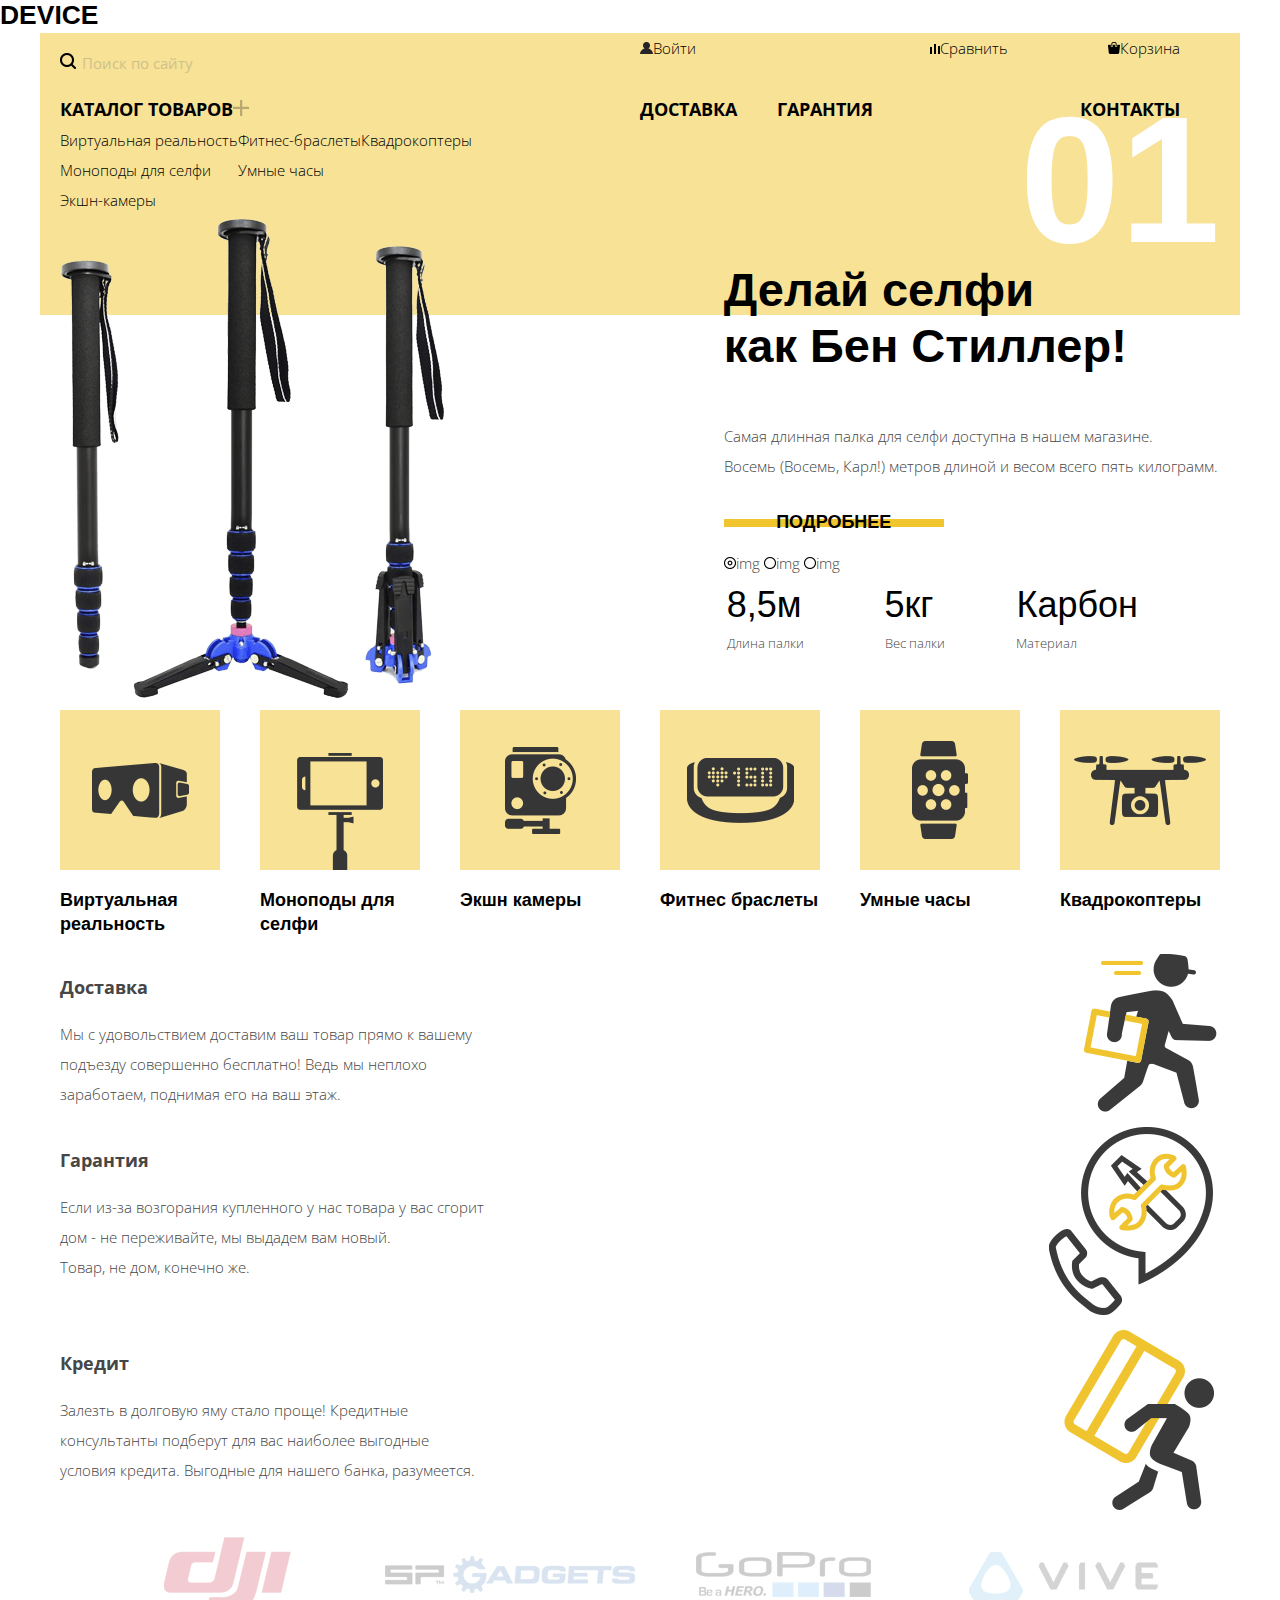
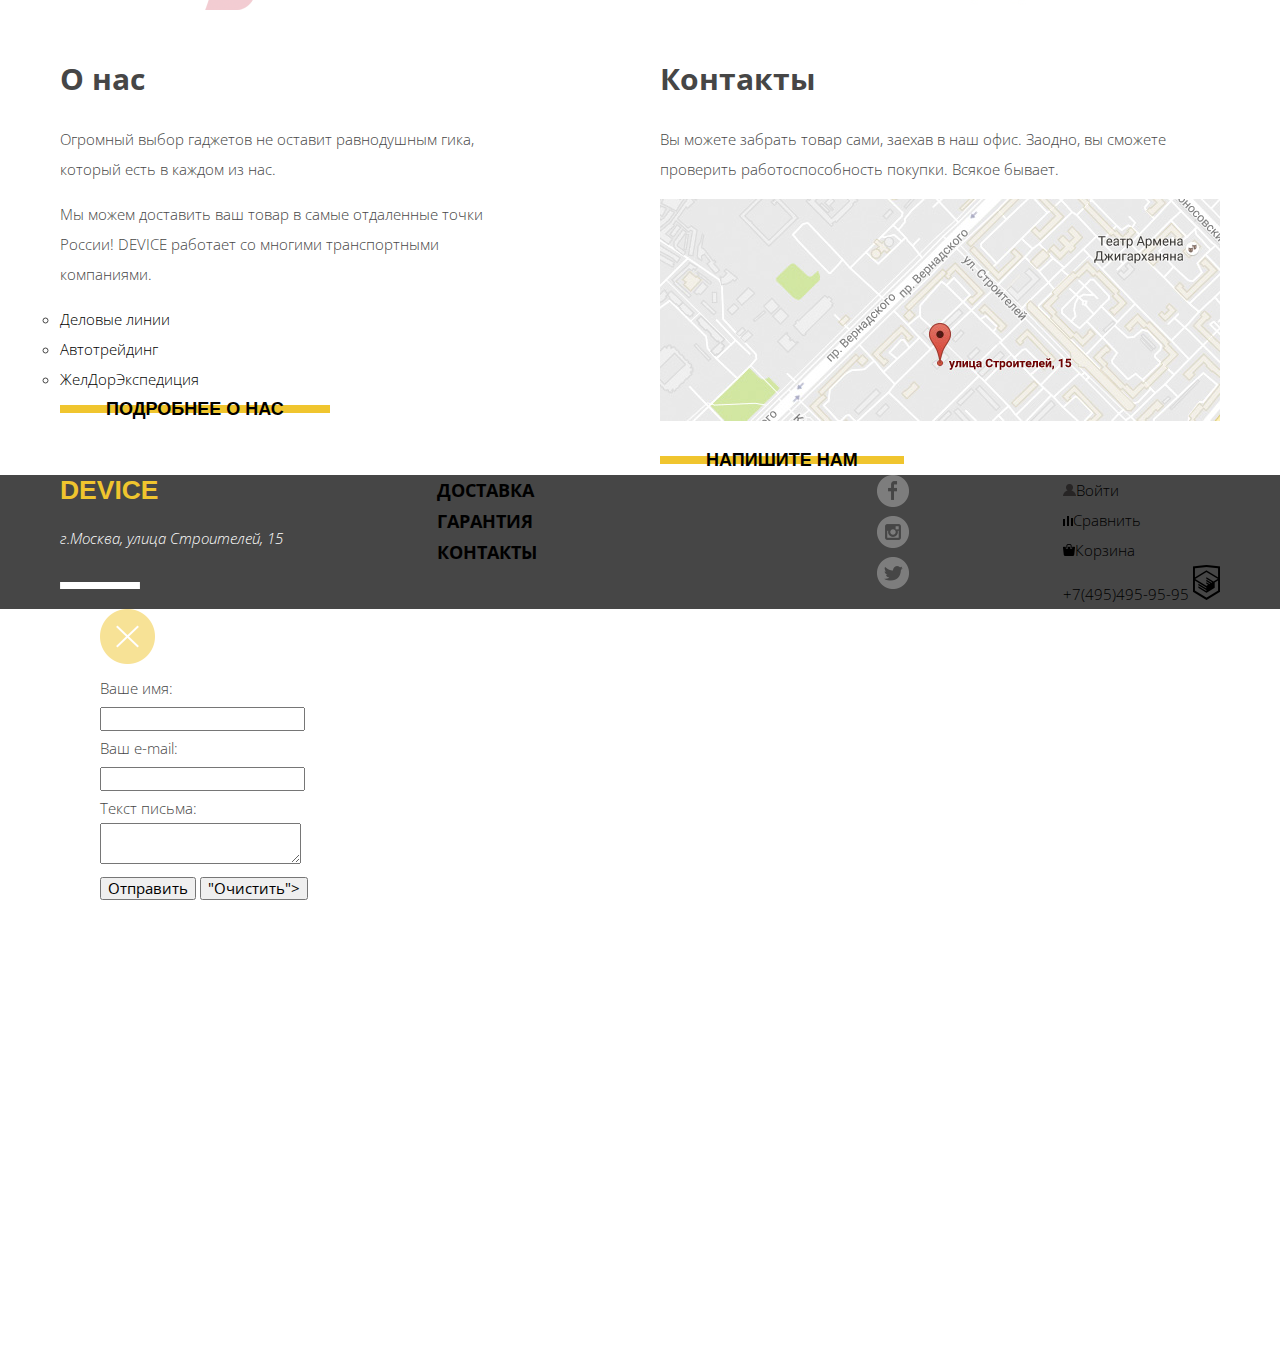
==== commit da3659aa: "Хедер цифры" ====
--- a/index.html
+++ b/index.html
@@ -29,125 +29,141 @@
         </ul>
       </div>
     </div>
-    <nav class="nav">
-      <ul class="nav-items">
-        
-        <li class="nav-item">
-          <a class="nav-link" href="#">Каталог товаров<img src="img/plus.png"></a>
-          <ul class="sub-nav-items">
-            <li class="sub-nav-item"><a class="sub-nav-link" href="#">Виртуальная реальность</a></li>
-            <li class="sub-nav-item"><a class="sub-nav-link" href="#">Моноподы для селфи</a></li>
-            <li class="sub-nav-item"><a class="sub-nav-link" href="#">Экшн-камеры</a></li>
+    <div class="nav-interface">
+      <nav class="nav">
+        <ul class="nav-items">
+          <li class="nav-item">
+            <a class="nav-link" href="#">Каталог товаров<img src="img/plus.png"></a>
+            <div class="sub-nav-tabel">
+              <div class="sub-nav">
+                <ul class="sub-nav-items">
+                  <li class="sub-nav-item"><a class="sub-nav-link" href="#">Виртуальная реальность</a></li>
+                  <li class="sub-nav-item"><a class="sub-nav-link" href="#">Моноподы для селфи</a></li>
+                  <li class="sub-nav-item"><a class="sub-nav-link" href="#">Экшн-камеры</a></li>
+                </ul>
+              </div>
+              <div class="sub-nav">
+                <ul class="sub-nav-items">
+                  <li class="sub-nav-item"><a class="sub-nav-link" href="#">Фитнес-браслеты </a></li>
+                  <li class="sub-nav-item"><a class="sub-nav-link" href="#">Умные часы</a></li>
+                </ul>
+              </div>
+              <div class="sub-nav">
+                <ul class="sub-nav-items">
+                  <li class="sub-nav-item"><a class="sub-nav-link" href="#">Квадрокоптеры</a></li>
+                </ul>
+              </div>
+            </div>
+          </li>
+        </ul>
+        <div class="nav-buttons">
+          <ul class="nav-item-buttons">
+            <li class="nav-item"><a class="nav-link" href="#">Доставка</a></li>
+            <li class="nav-item"><a class="nav-link" href="#">Гарантия</a></li>
           </ul>
-          <ul class="sub-nav-items">
-            <li class="sub-nav-item"><a class="sub-nav-link" href="#">Фитнес-браслеты </a></li>
-            <li class="sub-nav-item"><a class="sub-nav-link" href="#">Умные часы</a></li>
+          <ul class="nav-item-buttons">
+            <li class="nav-item"><a class="nav-link" href="#">Контакты</a></li>
           </ul>
-          <ul class="sub-nav-items">
-            <li class="sub-nav-item"><a class="sub-nav-link" href="#">Квадрокоптеры</a></li>
-          </ul>
-        </li>
-        <li class="nav-item"><a class="nav-link" href="#">Доставка</a></li>
-        <li class="nav-item"><a class="nav-link" href="#">Гарантия</a></li>
-        <li class="nav-item"><a class="nav-link" href="#">Контакты</a></li>
-      </ul>
-    </nav>
+        </div>
+      </nav>
+    </div>
   </div>
 </header>
 <main>
   <h1 class="visually-hidden">Интернет магазин Device</h1>
-  <section class="slides">
+  <section class="slides container ">
     <h2 class="visually-hidden">Слайды товаров</h2>
-    <div class="slide1">
-      <div class="slide-image-block-monopode">
-        <img class="slide-image" src="img/slider-1.png" width="384" height="486"
-             alt="Моноподы селфи палки">
-      </div>
-      <div class="slide-description-block">
-        <h2 class="visually-hidden">палки для селфи</h2>
-        <p class="slide-description-paragraphs">Делай селфи <br>
-          как Бен Стиллер!</p>
-        <p class="slide-description-paragraph">Самая длинная палка для селфи доступна в нашем магазине.<br>
-          Восемь (Восемь, Карл!) метров длиной и весом всего пять килограмм. </p>
-        <a class="slide-description-details" href="#">Подробнее</a>
-        <!--как сделать? я не знаю это ссылка? Ведь если ткнуть на кнопочку выйдет другой слайд?-->
-        <div class="slider-button-monopode">
-          <img src="img/slider-button.png">img
-          <img src="img/slider-button-empty.png">img
-          <img src="img/slider-button-empty.png">img
-        </div>
-        <table class="slide-description-table">
-          <tr class="slide-description-tr">
-            <td class="slide-description-td">8,5м</td>
-            <td class="slide-description-td">5кг</td>
-            <td class="slide-description-td">Карбон</td>
-          </tr>
-          <tr>
-            <th class="slide-description-th">Длина палки</th>
-            <th class="slide-description-th">Вес палки</th>
-            <th class="slide-description-th">Материал</th>
-          </tr>
-        </table>
-      </div>
-    </div>
-    <div class="slide2">
-      <div class="slide-image-block-control">
-        <img class="slide-image" src="img/slider-2.png" width="345" height="485"
-             alt="Браслет для контроля веса">
-      </div>
-      <div class="slide-description-block">
-        <h2 class="visually-hidden">браслет для контроля веса</h2>
-        <p class="slide-description-paragraphs">Худеем правильно!</p>
-        <p class="slide-description-paragraph">Мотивирующие фитнес-браслеты помогут найти в себе силы <br>
-          не пропускать занятия и соблюдать диету.</p>
-        <a class="slide-description-details" href="#">Подробнее</a>
-        <!--как сделать? я не знаю это ссылка? Ведь если ткнуть на кнопочку выйдет другой слайд?-->
-        <div class="slider-button-monopode">
-          <img src="img/slider-button-empty.png">img
-          <img src="img/slider-button.png">img
-          <img src="img/slider-button-empty.png">img
-        </div>
-        <table class="slide-description-table">
-          <tr class="slide-description-tr">
-            <td class="slide-description-td">48ч</td>
-          </tr>
-          <tr>
-            <th class="slide-description-th">Без подзарядки</th>
-          </tr>
-        </table>
-      </div>
-    </div>
-    <div class="slide3">
-      <div class="slide-image-block-control">
-        <img class="slide-image" src="img/slider-3.png" width="526" height="334"
-             alt="Квадрокоптер">
-      </div>
-      <div class="slide-description-block">
-        <h2 class="visually-hidden">Квадрокоптеры</h2>
-        <p class="slide-description-paragraphs">Порхает как бабочка,<br>
-          жалит как пчела!</p>
-        <p class="slide-description-paragraph">Этот обычный, на первый взгляд, квадрокоптер оснащен мощным
-          лазером,<br>
-          замаскированным под стандартную камеру.</p>
-        <a class="slide-description-details" href="#">Подробнее</a>
-        <!--как сделать? я не знаю это ссылка? Ведь если ткнуть на кнопочку выйдет другой слайд?-->
-        <div class="slider-button-monopode">
-          <img src="img/slider-button-empty.png">img
-          <img src="img/slider-button.png">img
-          <img src="img/slider-button-empty.png">img
-        </div>
-        <table class="slide-description-table">
-          <tr class="slide-description-tr">
-            <td class="slide-description-td">800м</td>
-            <td class="slide-description-td">50м</td>
-          </tr>
-          <tr>
-            <th class="slide-description-th">Дальность полета</th>
-            <th class="slide-description-th">Радиус поражения</th>
-          </tr>
-        </table>
-      </div>
-    </div>
+   <div class="slides-wrapepr">
+     <div class="slide active">
+       <div class="slide-image-block-monopode">
+         <img class="slide-image" src="img/slider-1.png" width="384" height="486"
+              alt="Моноподы селфи палки">
+       </div>
+       <div class="slide-description-block">
+         <h2 class="visually-hidden">палки для селфи</h2>
+         <p class="slide-description-paragraphs">Делай селфи <br>
+           как Бен Стиллер!</p>
+         <p class="slide-description-paragraph">Самая длинная палка для селфи доступна в нашем магазине.<br>
+           Восемь (Восемь, Карл!) метров длиной и весом всего пять килограмм. </p>
+         <a class="slide-description-details" href="#">Подробнее</a>
+         <div class="slider-button-monopode">
+           <img src="img/slider-button.png">img
+           <img src="img/slider-button-empty.png">img
+           <img src="img/slider-button-empty.png">img
+         </div>
+         <table class="slide-description-table">
+           <tr class="slide-description-tr">
+             <td class="slide-description-td">8,5м</td>
+             <td class="slide-description-td">5кг</td>
+             <td class="slide-description-td">Карбон</td>
+           </tr>
+           <tr>
+             <th class="slide-description-th">Длина палки</th>
+             <th class="slide-description-th">Вес палки</th>
+             <th class="slide-description-th">Материал</th>
+           </tr>
+         </table>
+       </div>
+     </div>
+     <div class="slide">
+       <div class="slide-image-block-control">
+         <img class="slide-image" src="img/slider-2.png" width="345" height="485"
+              alt="Браслет для контроля веса">
+       </div>
+       <div class="slide-description-block">
+         <h2 class="visually-hidden">браслет для контроля веса</h2>
+         <p class="slide-description-paragraphs">Худеем правильно!</p>
+         <p class="slide-description-paragraph">Мотивирующие фитнес-браслеты помогут найти в себе силы <br>
+           не пропускать занятия и соблюдать диету.</p>
+         <a class="slide-description-details" href="#">Подробнее</a>
+         <!--как сделать? я не знаю это ссылка? Ведь если ткнуть на кнопочку выйдет другой слайд?-->
+         <div class="slider-button-monopode">
+           <img src="img/slider-button-empty.png">img
+           <img src="img/slider-button.png">img
+           <img src="img/slider-button-empty.png">img
+         </div>
+         <table class="slide-description-table">
+           <tr class="slide-description-tr">
+             <td class="slide-description-td">48ч</td>
+           </tr>
+           <tr>
+             <th class="slide-description-th">Без подзарядки</th>
+           </tr>
+         </table>
+       </div>
+     </div>
+     <div class="slide">
+       <div class="slide-image-block-control">
+         <img class="slide-image" src="img/slider-3.png" width="526" height="334"
+              alt="Квадрокоптер">
+       </div>
+       <div class="slide-description-block">
+         <h2 class="visually-hidden">Квадрокоптеры</h2>
+         <p class="slide-description-paragraphs">Порхает как бабочка,<br>
+           жалит как пчела!</p>
+         <p class="slide-description-paragraph">Этот обычный, на первый взгляд, квадрокоптер оснащен мощным
+           лазером,<br>
+           замаскированным под стандартную камеру.</p>
+         <a class="slide-description-details" href="#">Подробнее</a>
+         <!--как сделать? я не знаю это ссылка? Ведь если ткнуть на кнопочку выйдет другой слайд?-->
+         <div class="slider-button-monopode">
+           <img src="img/slider-button-empty.png">img
+           <img src="img/slider-button.png">img
+           <img src="img/slider-button-empty.png">img
+         </div>
+         <table class="slide-description-table">
+           <tr class="slide-description-tr">
+             <td class="slide-description-td">800м</td>
+             <td class="slide-description-td">50м</td>
+           </tr>
+           <tr>
+             <th class="slide-description-th">Дальность полета</th>
+             <th class="slide-description-th">Радиус поражения</th>
+           </tr>
+         </table>
+       </div>
+     </div>
+   </div>
   </section>
   <section class="products">
     <div class="products-wrapper container">
@@ -203,19 +219,11 @@
       </ul>
     </div>
   </section>
-  <section class="slide-services">
+  <section class="slide-services container">
     <h2 class="visually-hidden">Слайды услуг магазина</h2>
-    <!--**********************************************-->
-    <!--неправильная структура блоков на данном этапе это возможно
-      --но дальше это исправим.
-      --Пусть этот комментарий буду здесь чтобы не забыть -->
-    <!--**********************************************-->
     <div class="slide-service">
       <div class="slide-block">
         <h3 class="slide-block-service">Доставка</h3>
-        <!--**********************************************-->
-        <!--нужны классы для тегов и в соседних блоков также -->
-        <!--**********************************************-->
         <p>
           Мы с удовольствием доставим ваш товар прямо к вашему<br>
           подъезду совершенно бесплатно! Ведь мы неплохо<br>
@@ -281,34 +289,33 @@
       </a>
     </div>
   </section>
-  <section class="about-us">
-    <div class="delivery-company">
-      <h3 class="about-us-h3">О нас</h3>
-      <p>Огромный выбор гаджетов не оставит равнодушным гика,<br>
-        который есть в каждом из нас.
-      </p>
-      <p>Мы можем доставить ваш товар в самые отдаленные точки<br>
-        России! DEVICE работает со многими транспортными компаниями.</p>
-      <ul class="delivery-company-items">
+  <!--_____________________________________________________-->
+  <section class="info-company">
+    <div class="info-company-wrapper container">
+      <div class="about-us">
+        <h3 class="about-us-title">О нас</h3>
+        <p>Огромный выбор гаджетов не оставит равнодушным гика,<br>
+          который есть в каждом из нас.
+        </p>
+        <p>Мы можем доставить ваш товар в самые отдаленные точки<br>
+          России! DEVICE работает со многими транспортными компаниями.</p>
+        <ul class="delivery-company-items">
 
-        <li class="delivery-company-item"><a class="delivery-company-links" href="#">Деловые линии</a></li>
-        <li class="delivery-company-item"><a class="delivery-company-links" href="#">Автотрейдинг</a></li>
-        <li class="delivery-company-item"><a class="delivery-company-links" href="#">ЖелДорЭкспедиция</a></li>
-      </ul>
-      <a class="contact-link" href="#">Подробнее о нас</a>
-      <!-- ¯\_(ツ)_/¯¯
-          \_(ツ)_/¯ -->
-    </div>
-    <div class="contacts">
-      <h3 class="contact">Контакты</h3>
-      <p>Вы можете забрать товар сами, заехав в наш офис. Заодно, вы сможете<br>
-        justify-content: space-between;
-        padding-right: 42px;
-        padding-left: 60px; проверить работоспособность покупки. Всякое бывает.
-      </p>
-      <p>
-        <a class="contact-link-map" href="#"><img src="img/map.jpg"></a></p>
-      <a class="contact-link" href="#">Напишите нам</a>
+          <li class="delivery-company-item"><a class="delivery-company-links" href="#">Деловые линии</a></li>
+          <li class="delivery-company-item"><a class="delivery-company-links" href="#">Автотрейдинг</a></li>
+          <li class="delivery-company-item"><a class="delivery-company-links" href="#">ЖелДорЭкспедиция</a></li>
+        </ul>
+        <a class="about-us-link" href="#">Подробнее о нас</a>
+      </div>
+      <div class="contacts">
+        <h3 class="contact-title">Контакты</h3>
+        <p>Вы можете забрать товар сами, заехав в наш офис. Заодно, вы сможете<br>
+          проверить работоспособность покупки. Всякое бывает.
+        </p>
+        <p>
+          <a class="contact-link-map" href="#"><img src="img/map.jpg"></a></p>
+        <a class="contact-link" href="#">Напишите нам</a>
+      </div>
     </div>
   </section>
 </main>
@@ -316,26 +323,32 @@
   <div class="footer-wrapper container">
     <div class="main-footer-contact">
       <div class="logo">
-        <a class="logo-text" href="index.html">Device </a>
+        <a class="logo-text logo-footer" href="index.html">Device </a>
       </div>
       <p class="footer-adress">
-      <address>г.Москва, улица Строителей, 15</address>
+      <address class="address">г.Москва, улица Строителей, 15</address>
       </p>
       <img src="img/Layer 6 copy 5.png">
     </div>
-    <nav class="nav-footer">
-      <ul class="nav-footer-items">
-        <li class="nav-footer-item"><a class="nav-link" href="#">Доставка</a></li>
-        <li class="nav-footer-item"><a class="nav-link" href="#">Гарантия</a></li>
-        <li class="nav-footer-item"><a class="nav-link" href="#">Контакты</a></li>
-      </ul>
-    </nav>
-    <ul class="nav-footer-websites">
-      <li class="nav-footer-website"><a class="nav-link" href="facebook.com"><img src="img/ФБ.png"></a></li>
-      <li class="nav-footer-website"><a class="nav-link" href="instagram.com"><img src="img/insta.png"></a></li>
-      <!-- (｡◕‿◕｡) -->
-      <li class="nav-footer-website"><a class="nav-link" href="twitter.com"><img src="img/Твитер.png"></a></li>
-    </ul>
+    <div class="websites-wrapper">
+      <div class="footer-nav">
+      <nav class="nav-footer">
+        <ul class="nav-footer-items">
+          <li class="nav-footer-item"><a class="nav-link" href="#">Доставка</a></li>
+          <li class="nav-footer-item"><a class="nav-link" href="#">Гарантия</a></li>
+          <li class="nav-footer-item"><a class="nav-link" href="#">Контакты</a></li>
+        </ul>
+      </nav>
+      </div>
+      <div class="footer-websites">
+        <ul class="nav-footer-websites">
+          <li class="nav-footer-website"><a class="nav-link" href="facebook.com"><img src="img/ФБ.png"></a></li>
+          <li class="nav-footer-website"><a class="nav-link" href="instagram.com"><img src="img/insta.png"></a></li>
+          <!-- (｡◕‿◕｡) -->
+          <li class="nav-footer-website"><a class="nav-link" href="twitter.com"><img src="img/Твитер.png"></a></li>
+        </ul>
+      </div>
+    </div>
     <div class="user-interface-footer">
       <span class="user-form-footer"></span>
       <ul class="user-buttons-footer">
--- a/css/style.css
+++ b/css/style.css
@@ -1,3 +1,9 @@
+@font-face {
+  font-family: "Gilroy";
+  font-style:normal;
+  src: local("Gilroy"), url(/fonts/Gilroy-ExtraBold.otf) format('otf');
+}
+
 html {
   box-sizing: border-box;
 }
@@ -18,7 +24,7 @@
 
 /*Убрать точки в списке*/
 ul {
-  list-style-type: none;
+  list-style: none;
   margin: 0;
   padding: 0;
 }
@@ -98,6 +104,7 @@
   color: rgba(255, 255, 255, 0.3);
 }
 
+/*________________войти___________________*/
 .user-buttons {
   display: flex;
   justify-content: space-between;
@@ -108,22 +115,18 @@
 .user-buttons-items {
   display: flex;
   justify-content: space-between;
+  width: 50%;
 }
 
 .user-button {
   margin-right: 40px;
-}
-
-.sub-nav-items {
-  display: none;
-}
-
-.sub-nav-link:hover {
-  opacity: .6;
-}
-
-.sub-nav-link:focus {
-  opacity: .3;
+
+}
+
+/*________________доставка гарантия контакты___________________________*/
+.nav {
+  display: flex;
+  justify-content: space-between;
 }
 
 /*Кнопки доставка гарантия контакты + Каталог*/
@@ -133,6 +136,41 @@
   text-transform: uppercase;
 }
 
+.sub-nav-tabel {
+  display: flex;
+  justify-content: space-between;
+}
+
+.sub-nav {
+  display: flex;
+  justify-content: space-between;
+}
+
+.nav-buttons {
+  display: flex;
+  justify-content: space-between;
+  width: 50%;
+}
+
+.nav-item-buttons {
+  display: flex;
+  justify-content: space-between;
+}
+
+.nav-item {
+  margin-right: 40px;
+}
+
+/*__________________фитнес браслеты умные часы_________________________*/
+
+.sub-nav-link:hover {
+  opacity: .6;
+}
+
+.sub-nav-link:focus {
+  opacity: .3;
+}
+
 .nav-link:hover {
   opacity: .6;
 }
@@ -142,6 +180,37 @@
 }
 
 /*!*!*Закончился хедер, начинается боди*!_________________________________*!*/
+.slides {
+  background-image: linear-gradient(to bottom, #f7e296 100px, transparent 100px);
+}
+
+.slides-wrapepr {
+  display: flex;
+}
+
+.slide {
+  display: none;
+  position: relative;
+  width: 100%;
+  justify-content: space-between;
+}
+
+/*шрифт не соответствует*/
+.slide:before {
+  content: "01";
+  font-size: 180px;
+  color: #ffff;
+  position: absolute;
+  height: 179px;
+  top: -50px;
+  right: 0;
+  font-family: "Gilroy", "Arial", sans-serif;
+  font-weight: bold;
+}
+
+.slide.active {
+  display: flex;
+}
 
 .slide-description-paragraphs {
   font-size: 47px;
@@ -154,50 +223,61 @@
 /*Вопрос:???????????????????????????????????????????????????????????????????????????????*/
 /*!*Подробнее*!*/
 .slide-description-details {
+  display: block;
+  width: 220px;
+  text-align: center;
+  position: relative;
   font-size: 18px;
   line-height: 24px;
   text-transform: uppercase;
+
   font-family: "Gilroy", "Arial", sans-serif;
   font-weight: bold;
   color: #000000;
-  /*padding-top: -4px; !*верхний внутренний отступ*!*/
-  padding-left: 46px; /*левый внутренний отступ*/
-  padding-right: 46px; /*правый внутренний отступ*/
-  /*padding-bottom: -4px; !*нижний внутренний отступ*!*/
+  padding-top: 14px;
+  padding-bottom: 14px;
+
+}
+
+.slide-description-details:before {
+  z-index: -1;
+  content: "";
+  position: absolute;
+  top: 23px;
+  left: 0;
+  width: 100%;
+  height: 8px;
   background-color: #f0c52e;
-}
-
-.slide-description-details:hover {
-  opacity: 1;
-  padding-top: 14px; /*верхний внутренний отступ*/
-  padding-left: 46px; /*левый внутренний отступ*/
-  padding-right: 46px; /*правый внутренний отступ*/
-  padding-bottom: 14px; /*нижний внутренний отступ*/
-  background-color: #f0c52e;
-}
-
-.slide-description-details:focus {
+  transition: all 0.5s linear;
+}
+
+.slide-description-details:hover:before {
+  top: 0;
+  height: 48px;
+}
+
+.slide-description-details:active {
   opacity: .6;
-  padding-top: 14px; /*верхний внутренний отступ*/
-  padding-left: 46px; /*левый внутренний отступ*/
-  padding-right: 46px; /*правый внутренний отступ*/
-  padding-bottom: 14px; /*нижний внутренний отступ*/
-  background-color: #f0c52e;
 }
 
 .slide-description-td {
+  padding-right: 80px;
   font-size: 36px;
   line-height: 48px;
   font-family: "Gilroy", "Arial", sans-serif;
   font-weight: 300;
   color: #000000;
+
 }
 
 .slide-description-th {
   line-height: 20px;
   font-size: 13px;
   font-weight: 300;
-}
+  text-align: left;
+}
+
+/*__________________slider________________________*/
 
 /*-------------Секция продуктов с квадратиками-------------*/
 
@@ -262,11 +342,180 @@
   display: none;
 }
 
-/*Не понимаю....*/
-/*-------------Логотипы-------------*/
-/*-------------END-------------*/
+/*Глава о разорении кредиторов*/
+.slide-service {
+  display: flex;
+  justify-content: space-between;
+}
+
+/*Расстояние между элементами ? Расстояние между элементами ? Расстояние между элементами ?*/
+
+/*-------------О нас Контакты-------------*/
+.info-company-wrapper {
+  display: flex;
+  justify-content: space-between;
+}
+
+.about-us {
+  width: 40%;
+}
+
+.about-us-title,
+.contact-title {
+  font-size: 30px;
+}
+
+/*_____Кнопки напишите нам подробнее о нас________________*/
+.contact-link,
+.about-us-link {
+  position: relative;
+  font-size: 18px;
+  line-height: 24px;
+  text-transform: uppercase;
+  font-family: "Gilroy", "Arial", sans-serif;
+  font-weight: bold;
+  color: #000000;
+  padding-left: 46px; /*левый внутренний отступ*/
+  padding-right: 46px; /*правый внутренний отступ*/
+}
+
+.contact-link:before,
+.about-us-link:before {
+  z-index: -1;
+  content: "";
+  position: absolute;
+  top: 6px;
+  left: 0;
+  width: 100%;
+  height: 8px;
+  background-color: #f0c52e;
+}
+
+.contact-link:hover,
+.about-us-link:hover {
+  opacity: 1;
+  padding-top: 14px; /*верхний внутренний отступ*/
+  padding-bottom: 14px; /*нижний внутренний отступ*/
+  background-color: #f0c52e;
+}
+
+.contact-link:focus,
+.about-us-link:focus {
+  opacity: .6;
+}
+
+/*_____Кнопки напишите нам подробнее о нас_ END_______________*/
+.delivery-company-items {
+  list-style: circle;
+}
+
+/*____________________________________________________________________________*/
 .footer {
   background-color: #464646;
+}
+
+/*Логотип*/
+
+.footer-wrapper {
+  display: flex;
+  justify-content: space-between;
+}
+
+.logo-text {
+  font-family: "Gilroy", "Arial", sans-serif;
+  font-size: 26.46px;
+  color: #000000;
+  font-weight: bold;
+  text-transform: uppercase;
+}
+
+/*Одинаковые логотипы и в хедере и в футере, только цвет разный.*/
+.logo-footer {
+  color: #f0c52e;
+}
+
+.address {
+  padding: 0;
+  margin: 0;
+  font-family: "Open Sans", "Arial", sans-serif;
+  font-size: 15px;
+  line-height: 30px;
+  font-weight: 300;
+  color: #fff;
+}
+
+.user-interface {
+  display: flex;
+  justify-content: space-between;
+}
+
+.websites-wrapper {
+  display: flex;
+  justify-content: space-between;
+}
+
+.nav-footer {
+  display: flex;
+  flex-direction: column;
+  justify-content: space-between;
+  width: 440px;
+}
+
+/*________________войти___________________*/
+.user-buttons {
+  display: flex;
+  justify-content: space-between;
+  width: 50%;
+
+}
+
+.user-buttons-items {
+  display: flex;
+  justify-content: space-between;
+  width: 50%;
+}
+
+.user-button {
+  margin-right: 40px;
+
+}
+
+/*________________доставка гарантия контакты___________________________*/
+.nav {
+  display: flex;
+  justify-content: space-between;
+}
+
+/*Кнопки доставка гарантия контакты + Каталог*/
+.nav-link {
+  font-size: 18px;
+  font-weight: bold;
+  text-transform: uppercase;
+}
+
+.sub-nav-tabel {
+  display: flex;
+  justify-content: space-between;
+}
+
+.sub-nav {
+  display: flex;
+  justify-content: space-between;
+}
+
+.nav-buttons {
+  display: flex;
+  justify-content: space-between;
+  width: 50%;
+}
+
+.nav-item-buttons {
+  display: flex;
+  justify-content: space-between;
+}
+
+.nav-item {
+  margin-right: 40px;
 }
 
 /*-------------Всплывающее окно-------------*/
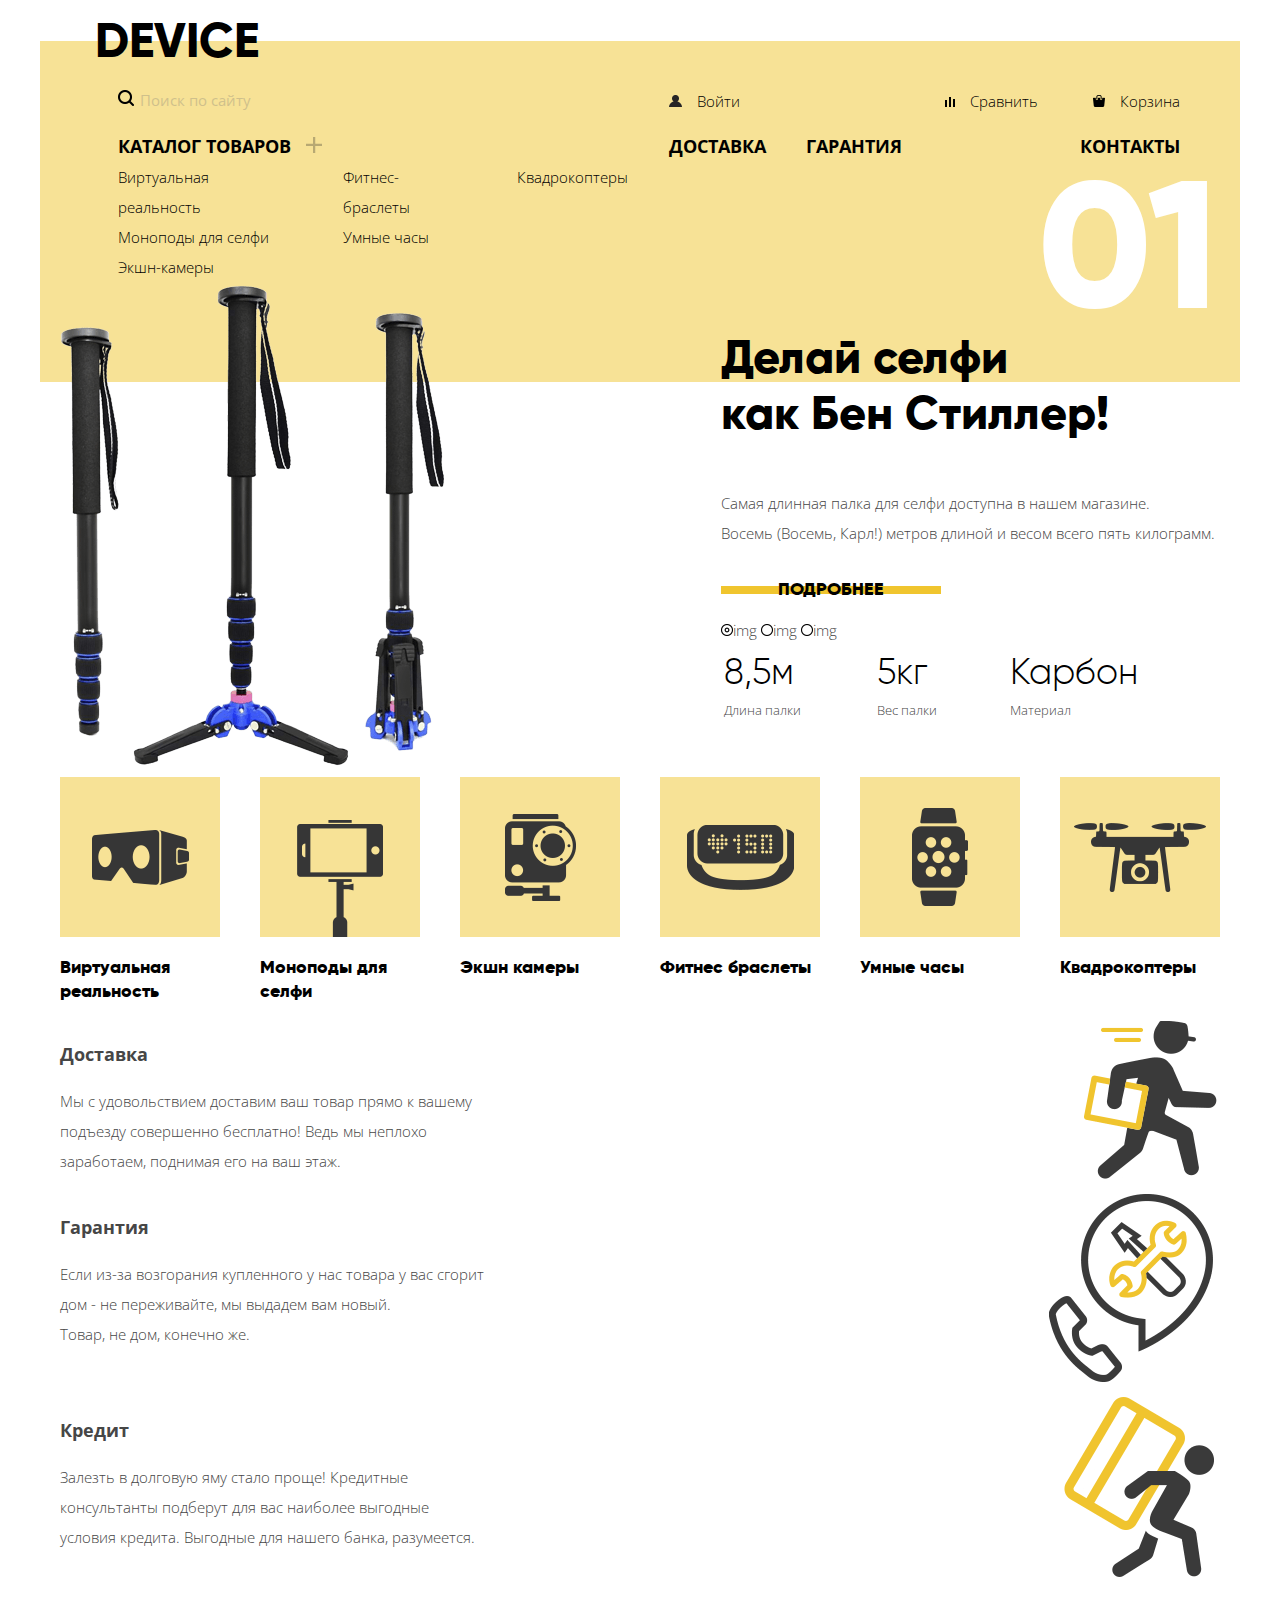
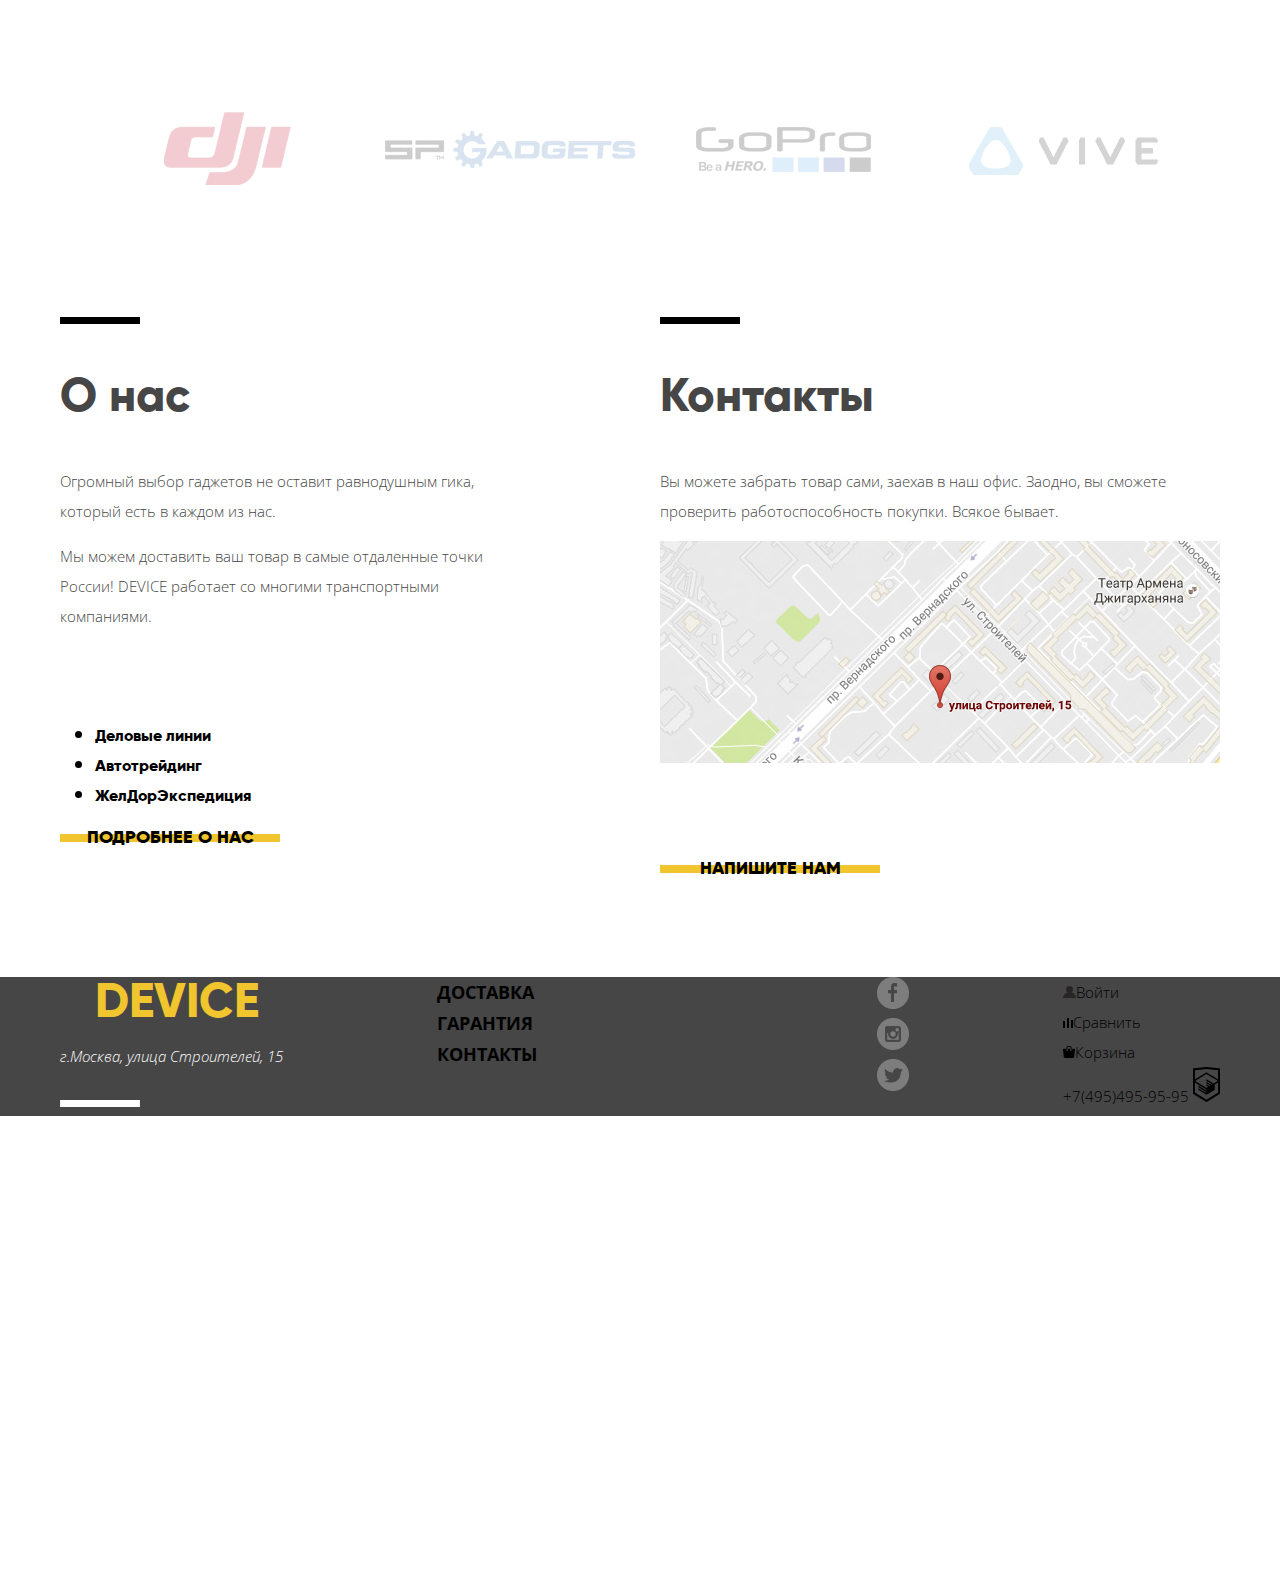
==== commit 5454f13d: "mdoal window + yellow button" ====
--- a/index.html
+++ b/index.html
@@ -9,7 +9,7 @@
 </head>
 <body>
 <header class="main-header">
-  <div class="logo">
+  <div class="logo container">
     <a class="logo-text" href="index.html">Device </a>
   </div>
   <div class="header-wrapper container">
@@ -21,11 +21,11 @@
       </form>
       <div class="user-buttons">
         <ul class="user-buttons-items">
-          <li><a class="user-button" href="#"><img src="img/user.png">Войти</a></li>
+          <li><a class="user-button" href="#"><img class="user-button-icon" src="img/user.png">Войти</a></li>
         </ul>
         <ul class="user-buttons-items">
-          <li><a class="user-button" href="#"><img src="img/compare.png">Сравнить</a></li>
-          <li><a class="user-button" href="#"><img src="img/cart.png">Корзина</a></li>
+          <li><a class="user-button" href="#"><img class="user-button-icon" src="img/compare.png">Сравнить</a></li>
+          <li><a class="user-button" href="#"><img class="user-button-icon" src="img/cart.png">Корзина</a></li>
         </ul>
       </div>
     </div>
@@ -33,7 +33,7 @@
       <nav class="nav">
         <ul class="nav-items">
           <li class="nav-item">
-            <a class="nav-link" href="#">Каталог товаров<img src="img/plus.png"></a>
+            <a class="nav-link" href="#">Каталог товаров<img class="nav-link-icon" src="img/plus.png"></a>
             <div class="sub-nav-tabel">
               <div class="sub-nav">
                 <ul class="sub-nav-items">
@@ -42,13 +42,13 @@
                   <li class="sub-nav-item"><a class="sub-nav-link" href="#">Экшн-камеры</a></li>
                 </ul>
               </div>
-              <div class="sub-nav">
+              <div class="sub-nav sub-nav-margin">
                 <ul class="sub-nav-items">
                   <li class="sub-nav-item"><a class="sub-nav-link" href="#">Фитнес-браслеты </a></li>
                   <li class="sub-nav-item"><a class="sub-nav-link" href="#">Умные часы</a></li>
                 </ul>
               </div>
-              <div class="sub-nav">
+              <div class="sub-nav sub-nav-margin">
                 <ul class="sub-nav-items">
                   <li class="sub-nav-item"><a class="sub-nav-link" href="#">Квадрокоптеры</a></li>
                 </ul>
@@ -73,97 +73,97 @@
   <h1 class="visually-hidden">Интернет магазин Device</h1>
   <section class="slides container ">
     <h2 class="visually-hidden">Слайды товаров</h2>
-   <div class="slides-wrapepr">
-     <div class="slide active">
-       <div class="slide-image-block-monopode">
-         <img class="slide-image" src="img/slider-1.png" width="384" height="486"
-              alt="Моноподы селфи палки">
-       </div>
-       <div class="slide-description-block">
-         <h2 class="visually-hidden">палки для селфи</h2>
-         <p class="slide-description-paragraphs">Делай селфи <br>
-           как Бен Стиллер!</p>
-         <p class="slide-description-paragraph">Самая длинная палка для селфи доступна в нашем магазине.<br>
-           Восемь (Восемь, Карл!) метров длиной и весом всего пять килограмм. </p>
-         <a class="slide-description-details" href="#">Подробнее</a>
-         <div class="slider-button-monopode">
-           <img src="img/slider-button.png">img
-           <img src="img/slider-button-empty.png">img
-           <img src="img/slider-button-empty.png">img
-         </div>
-         <table class="slide-description-table">
-           <tr class="slide-description-tr">
-             <td class="slide-description-td">8,5м</td>
-             <td class="slide-description-td">5кг</td>
-             <td class="slide-description-td">Карбон</td>
-           </tr>
-           <tr>
-             <th class="slide-description-th">Длина палки</th>
-             <th class="slide-description-th">Вес палки</th>
-             <th class="slide-description-th">Материал</th>
-           </tr>
-         </table>
-       </div>
-     </div>
-     <div class="slide">
-       <div class="slide-image-block-control">
-         <img class="slide-image" src="img/slider-2.png" width="345" height="485"
-              alt="Браслет для контроля веса">
-       </div>
-       <div class="slide-description-block">
-         <h2 class="visually-hidden">браслет для контроля веса</h2>
-         <p class="slide-description-paragraphs">Худеем правильно!</p>
-         <p class="slide-description-paragraph">Мотивирующие фитнес-браслеты помогут найти в себе силы <br>
-           не пропускать занятия и соблюдать диету.</p>
-         <a class="slide-description-details" href="#">Подробнее</a>
-         <!--как сделать? я не знаю это ссылка? Ведь если ткнуть на кнопочку выйдет другой слайд?-->
-         <div class="slider-button-monopode">
-           <img src="img/slider-button-empty.png">img
-           <img src="img/slider-button.png">img
-           <img src="img/slider-button-empty.png">img
-         </div>
-         <table class="slide-description-table">
-           <tr class="slide-description-tr">
-             <td class="slide-description-td">48ч</td>
-           </tr>
-           <tr>
-             <th class="slide-description-th">Без подзарядки</th>
-           </tr>
-         </table>
-       </div>
-     </div>
-     <div class="slide">
-       <div class="slide-image-block-control">
-         <img class="slide-image" src="img/slider-3.png" width="526" height="334"
-              alt="Квадрокоптер">
-       </div>
-       <div class="slide-description-block">
-         <h2 class="visually-hidden">Квадрокоптеры</h2>
-         <p class="slide-description-paragraphs">Порхает как бабочка,<br>
-           жалит как пчела!</p>
-         <p class="slide-description-paragraph">Этот обычный, на первый взгляд, квадрокоптер оснащен мощным
-           лазером,<br>
-           замаскированным под стандартную камеру.</p>
-         <a class="slide-description-details" href="#">Подробнее</a>
-         <!--как сделать? я не знаю это ссылка? Ведь если ткнуть на кнопочку выйдет другой слайд?-->
-         <div class="slider-button-monopode">
-           <img src="img/slider-button-empty.png">img
-           <img src="img/slider-button.png">img
-           <img src="img/slider-button-empty.png">img
-         </div>
-         <table class="slide-description-table">
-           <tr class="slide-description-tr">
-             <td class="slide-description-td">800м</td>
-             <td class="slide-description-td">50м</td>
-           </tr>
-           <tr>
-             <th class="slide-description-th">Дальность полета</th>
-             <th class="slide-description-th">Радиус поражения</th>
-           </tr>
-         </table>
-       </div>
-     </div>
-   </div>
+    <div class="slides-wrapepr">
+      <div class="slide active">
+        <div class="slide-image-block-monopode">
+          <img class="slide-image" src="img/slider-1.png" width="384" height="486"
+               alt="Моноподы селфи палки">
+        </div>
+        <div class="slide-description-block">
+          <h2 class="visually-hidden">палки для селфи</h2>
+          <p class="slide-description-paragraphs">Делай селфи <br>
+            как Бен Стиллер!</p>
+          <p class="slide-description-paragraph">Самая длинная палка для селфи доступна в нашем магазине.<br>
+            Восемь (Восемь, Карл!) метров длиной и весом всего пять килограмм. </p>
+          <a class="button-yellow" href="#">Подробнее</a>
+          <div class="slider-button-monopode">
+            <img src="img/slider-button.png">img
+            <img src="img/slider-button-empty.png">img
+            <img src="img/slider-button-empty.png">img
+          </div>
+          <table class="slide-description-table">
+            <tr class="slide-description-tr">
+              <td class="slide-description-td">8,5м</td>
+              <td class="slide-description-td">5кг</td>
+              <td class="slide-description-td">Карбон</td>
+            </tr>
+            <tr>
+              <th class="slide-description-th">Длина палки</th>
+              <th class="slide-description-th">Вес палки</th>
+              <th class="slide-description-th">Материал</th>
+            </tr>
+          </table>
+        </div>
+      </div>
+      <div class="slide">
+        <div class="slide-image-block-control">
+          <img class="slide-image" src="img/slider-2.png" width="345" height="485"
+               alt="Браслет для контроля веса">
+        </div>
+        <div class="slide-description-block">
+          <h2 class="visually-hidden">браслет для контроля веса</h2>
+          <p class="slide-description-paragraphs">Худеем правильно!</p>
+          <p class="slide-description-paragraph">Мотивирующие фитнес-браслеты помогут найти в себе силы <br>
+            не пропускать занятия и соблюдать диету.</p>
+          <a class="button-yellow" href="#">Подробнее</a>
+          <!--как сделать? я не знаю это ссылка? Ведь если ткнуть на кнопочку выйдет другой слайд?-->
+          <div class="slider-button-monopode">
+            <img src="img/slider-button-empty.png">img
+            <img src="img/slider-button.png">img
+            <img src="img/slider-button-empty.png">img
+          </div>
+          <table class="slide-description-table">
+            <tr class="slide-description-tr">
+              <td class="slide-description-td">48ч</td>
+            </tr>
+            <tr>
+              <th class="slide-description-th">Без подзарядки</th>
+            </tr>
+          </table>
+        </div>
+      </div>
+      <div class="slide">
+        <div class="slide-image-block-control">
+          <img class="slide-image" src="img/slider-3.png" width="526" height="334"
+               alt="Квадрокоптер">
+        </div>
+        <div class="slide-description-block">
+          <h2 class="visually-hidden">Квадрокоптеры</h2>
+          <p class="slide-description-paragraphs">Порхает как бабочка,<br>
+            жалит как пчела!</p>
+          <p class="slide-description-paragraph">Этот обычный, на первый взгляд, квадрокоптер оснащен мощным
+            лазером,<br>
+            замаскированным под стандартную камеру.</p>
+          <a class="button-yellow" href="#">Подробнее</a>
+          <!--как сделать? я не знаю это ссылка? Ведь если ткнуть на кнопочку выйдет другой слайд?-->
+          <div class="slider-button-monopode">
+            <img src="img/slider-button-empty.png">img
+            <img src="img/slider-button.png">img
+            <img src="img/slider-button-empty.png">img
+          </div>
+          <table class="slide-description-table">
+            <tr class="slide-description-tr">
+              <td class="slide-description-td">800м</td>
+              <td class="slide-description-td">50м</td>
+            </tr>
+            <tr>
+              <th class="slide-description-th">Дальность полета</th>
+              <th class="slide-description-th">Радиус поражения</th>
+            </tr>
+          </table>
+        </div>
+      </div>
+    </div>
   </section>
   <section class="products">
     <div class="products-wrapper container">
@@ -221,7 +221,7 @@
   </section>
   <section class="slide-services container">
     <h2 class="visually-hidden">Слайды услуг магазина</h2>
-    <div class="slide-service">
+    <div class="slide-service active">
       <div class="slide-block">
         <h3 class="slide-block-service">Доставка</h3>
         <p>
@@ -293,11 +293,12 @@
   <section class="info-company">
     <div class="info-company-wrapper container">
       <div class="about-us">
+        <div class="rectangle-info"></div>
         <h3 class="about-us-title">О нас</h3>
-        <p>Огромный выбор гаджетов не оставит равнодушным гика,<br>
+        <p class="about-text">Огромный выбор гаджетов не оставит равнодушным гика,<br>
           который есть в каждом из нас.
         </p>
-        <p>Мы можем доставить ваш товар в самые отдаленные точки<br>
+        <p class="about-text">Мы можем доставить ваш товар в самые отдаленные точки<br>
           России! DEVICE работает со многими транспортными компаниями.</p>
         <ul class="delivery-company-items">
 
@@ -305,16 +306,17 @@
           <li class="delivery-company-item"><a class="delivery-company-links" href="#">Автотрейдинг</a></li>
           <li class="delivery-company-item"><a class="delivery-company-links" href="#">ЖелДорЭкспедиция</a></li>
         </ul>
-        <a class="about-us-link" href="#">Подробнее о нас</a>
+        <a class="button-yellow" href="#">Подробнее о нас</a>
       </div>
       <div class="contacts">
+        <div class="rectangle-info" id="rectangle"></div>
         <h3 class="contact-title">Контакты</h3>
         <p>Вы можете забрать товар сами, заехав в наш офис. Заодно, вы сможете<br>
           проверить работоспособность покупки. Всякое бывает.
         </p>
         <p>
           <a class="contact-link-map" href="#"><img src="img/map.jpg"></a></p>
-        <a class="contact-link" href="#">Напишите нам</a>
+        <a class="button-yellow button-yellow-top" href="#">Напишите нам</a>
       </div>
     </div>
   </section>
@@ -332,13 +334,13 @@
     </div>
     <div class="websites-wrapper">
       <div class="footer-nav">
-      <nav class="nav-footer">
-        <ul class="nav-footer-items">
-          <li class="nav-footer-item"><a class="nav-link" href="#">Доставка</a></li>
-          <li class="nav-footer-item"><a class="nav-link" href="#">Гарантия</a></li>
-          <li class="nav-footer-item"><a class="nav-link" href="#">Контакты</a></li>
-        </ul>
-      </nav>
+        <nav class="nav-footer">
+          <ul class="nav-footer-items">
+            <li class="nav-footer-item"><a class="nav-link" href="#">Доставка</a></li>
+            <li class="nav-footer-item"><a class="nav-link" href="#">Гарантия</a></li>
+            <li class="nav-footer-item"><a class="nav-link" href="#">Контакты</a></li>
+          </ul>
+        </nav>
       </div>
       <div class="footer-websites">
         <ul class="nav-footer-websites">
@@ -365,21 +367,22 @@
   <div class="write-us-wrapper container">
     <form class="write-us" action="#">
       <h2 class="visually-hidden">Регистрация</h2>
-      <img src="img/modal-close.png">
-      <div class="write-us-name">
-        <label for="nameid">Ваше имя: </label> <br>
-        <input type="text" id="nameid" size=”15” maxlength=”36”>
-      </div>
-      <div class="write-us-e-mail">
-        <label for="e-mail">Ваш e-mail: </label> <br>
-        <input type="text" id="e-mail" size=”15” maxlength=”36”>
+        <img class="write-us-close" src="img/modal-close.png">
+      <div class="write-nameid-e-mail">
+        <div class="write-us-name">
+          <label for="nameid">Ваше имя: </label> <br>
+          <input class="text_nameid" type="text" id="nameid" size=”15” maxlength=”36” placeholder="Имя_Фамилия">
+        </div>
+        <div class="write-us-e-mail">
+          <label for="e-mail">Ваш e-mail: </label> <br>
+          <input class="text_e-mail" type="text" id="e-mail" size=”15” maxlength=”36” placeholder="email_example_com">
+        </div>
       </div>
       <div class="write-us-letter-text">
-        <label for="letter-text">Текст письма:</label> <br>
-        <textarea type="text" id="letter-text" size=”36” maxlength=”75”></textarea>
-      </div>
-      <button type="submit">Отправить</button>
-      <button type="reset">"Очистить"></button>
+        <label  for="letter-text">Текст письма:</label> <br>
+        <textarea class="free_form" type="text" id="letter-text" size=”36” maxlength=”75” placeholder="В_свободной_форме"></textarea>
+      </div>
+      <button class="modal-button" type="submit"><span class="modal-button-text">Отправить</span></button>
     </form>
   </div>
 </div>
--- a/css/style.css
+++ b/css/style.css
@@ -1,7 +1,15 @@
 @font-face {
-  font-family: "Gilroy";
-  font-style:normal;
-  src: local("Gilroy"), url(/fonts/Gilroy-ExtraBold.otf) format('otf');
+  font-family: 'Gilroy';
+  font-style: bold;
+  font-weight: 700;
+  src: local('Gilroy ExtraBold'), local('Gilroy-ExtraBold'), url(../fonts/gilroyextrabold.woff2) format('woff2')
+}
+
+@font-face {
+  font-family: 'Gilroy';
+  font-style: normal;
+  font-weight: 400;
+  src: local('Gilroy Light'), local('Gilroy-Light'), url(../fonts/gilroylight.woff2) format('woff2')
 }
 
 html {
@@ -50,21 +58,39 @@
 
 /*__________________________________________________________________*/
 /*Логотип*/
+
+.main-header {
+  padding-top: 17px;
+}
+
 .logo-text {
-  font-family: "Gilroy", "Arial", sans-serif;
-  font-size: 26.46px;
+  margin-left: 35px;
+  font-family: "Gilroy", "Arial", sans-serif;
+  font-size: 48px;
+  line-height: 48px;
   color: #000000;
   font-weight: bold;
   text-transform: uppercase;
 }
 
 .header-wrapper {
+  margin-top: -25px;
+  padding-top: 25px;
   background-color: #f7e296;
+  padding-left: 39px;
+
 }
 
 .user-interface {
   display: flex;
   justify-content: space-between;
+  align-items: center;
+  padding-top: 4px;
+  padding-left: 39px;
+}
+
+.user-button-icon {
+  margin-right: 15px;
 }
 
 /*Окно поиска*/
@@ -127,6 +153,7 @@
 .nav {
   display: flex;
   justify-content: space-between;
+padding-left: 39px;
 }
 
 /*Кнопки доставка гарантия контакты + Каталог*/
@@ -136,20 +163,30 @@
   text-transform: uppercase;
 }
 
+.nav-link-icon {
+  margin-left: 15px;
+}
+
 .sub-nav-tabel {
   display: flex;
   justify-content: space-between;
 }
-
+.nav-items {width: 550px;}
 .sub-nav {
   display: flex;
   justify-content: space-between;
 }
+.sub-nav-margin {
+  margin-left: 60px;
+}
+/*.sub-nav-items {*/
+  /*margin-left: 20px;*/
+/*}*/
 
 .nav-buttons {
   display: flex;
   justify-content: space-between;
-  width: 50%;
+  width: 500px;
 }
 
 .nav-item-buttons {
@@ -222,7 +259,7 @@
 
 /*Вопрос:???????????????????????????????????????????????????????????????????????????????*/
 /*!*Подробнее*!*/
-.slide-description-details {
+.button-yellow {
   display: block;
   width: 220px;
   text-align: center;
@@ -239,7 +276,7 @@
 
 }
 
-.slide-description-details:before {
+.button-yellow:before {
   z-index: -1;
   content: "";
   position: absolute;
@@ -251,12 +288,12 @@
   transition: all 0.5s linear;
 }
 
-.slide-description-details:hover:before {
+.button-yellow:hover:before {
   top: 0;
   height: 48px;
 }
 
-.slide-description-details:active {
+.button-yellow:active {
   opacity: .6;
 }
 
@@ -321,13 +358,18 @@
 
 /*-------------Секция продуктов с квадратиками-------------*/
 /*-------------END-------------*/
-
+/*Глава о разорении кредиторов*/
+.slide-service {
+  display: flex;
+  justify-content: space-between;
+}
+
+/*Расстояние между элементами ? Расстояние между элементами ? Расстояние между элементами ?*/
 /*-------------Логотипы-------------*/
 .logotypes-wrapper {
   display: flex;
   justify-content: space-between;
-  padding-right: 42px;
-  padding-left: 60px;
+  padding: 108px 42px 108px 60px;
 }
 
 .logotypes-link:hover .logotype {
@@ -342,72 +384,103 @@
   display: none;
 }
 
-/*Глава о разорении кредиторов*/
-.slide-service {
-  display: flex;
-  justify-content: space-between;
-}
-
-/*Расстояние между элементами ? Расстояние между элементами ? Расстояние между элементами ?*/
-
 /*-------------О нас Контакты-------------*/
 .info-company-wrapper {
-  display: flex;
-  justify-content: space-between;
+  position: relative;
+  display: flex;
+  justify-content: space-between;
+  height: 660px;
 }
 
 .about-us {
   width: 40%;
-}
-
+
+}
+.rectangle-info {
+  width: 80px;
+  height: 7px;
+  background: #000000;
+}
 .about-us-title,
 .contact-title {
-  font-size: 30px;
-}
-
-/*_____Кнопки напишите нам подробнее о нас________________*/
+  font-size: 47px;
+  line-height: 48px;
+  font-family: "Gilroy", "Arial", sans-serif;
+}
+
+.delivery-company-items {
+  font-family: "Gilroy", "Arial", sans-serif;
+  font-weight: bold;
+  color: #000000;
+  font-size: 16px;
+  margin-top: 90px;
+  margin-left: 35px;
+}
+
+.delivery-company-item {
+  position: relative;
+}
+
+.delivery-company-item:before {
+  content: "";
+  position: absolute;
+  top: 10px;
+  left: -20px;
+  width: 7px;
+  border-radius: 50%;
+  height: 7px;
+  background: #000000;
+}
+
+/*!*Подробнее*!*/
 .contact-link,
 .about-us-link {
-  position: relative;
+  display: block;
+  width: 220px;
+  text-align: center;
   font-size: 18px;
   line-height: 24px;
   text-transform: uppercase;
-  font-family: "Gilroy", "Arial", sans-serif;
-  font-weight: bold;
-  color: #000000;
-  padding-left: 46px; /*левый внутренний отступ*/
-  padding-right: 46px; /*правый внутренний отступ*/
-}
-
-.contact-link:before,
+
+  font-family: "Gilroy", "Arial", sans-serif;
+  font-weight: bold;
+  color: #000000;
+  padding-top: 14px;
+  padding-bottom: 14px;
+  position: absolute;
+  top: 550px;
+}
+
+.contact-link,
 .about-us-link:before {
   z-index: -1;
   content: "";
   position: absolute;
-  top: 6px;
+  top: 23px;
   left: 0;
   width: 100%;
   height: 8px;
   background-color: #f0c52e;
-}
-
-.contact-link:hover,
-.about-us-link:hover {
-  opacity: 1;
-  padding-top: 14px; /*верхний внутренний отступ*/
-  padding-bottom: 14px; /*нижний внутренний отступ*/
-  background-color: #f0c52e;
-}
-
-.contact-link:focus,
-.about-us-link:focus {
+  transition: all 0.5s linear;
+}
+
+.contact-link,
+.about-us-link :hover:before {
+  top: 0;
+  height: 48px;
+}
+
+.contact-link,
+.about-us-link:active {
   opacity: .6;
 }
-
+.contact-link-map {
+  height: 220px;
+}
+.button-yellow-top {
+  margin-top:70px;
+}
 /*_____Кнопки напишите нам подробнее о нас_ END_______________*/
-.delivery-company-items {
-  list-style: circle;
-}
 
 /*____________________________________________________________________________*/
 .footer {
@@ -421,7 +494,7 @@
   justify-content: space-between;
 }
 
-.logo-text {
+.logo-text-footer {
   font-family: "Gilroy", "Arial", sans-serif;
   font-size: 26.46px;
   color: #000000;
@@ -519,174 +592,126 @@
 }
 
 /*-------------Всплывающее окно-------------*/
+
+.modal-write-us {
+  position: relative;
+  padding-top: 50px;
+  background-color: white;
+  display: none;
+  box-shadow: 0px 30px 50px rgba(0, 0, 0, 0.7);
+  width: 960px;
+  height: 550px;
+}
+
+.modal-write-us.active {
+  display: block;
+  position: fixed;
+  z-index: 100;
+  top: 330px;
+  left: 240px;
+}
+
+.write-us-close {
+  top: 25px;
+  right: 20px;
+  position: absolute;
+}
+
 .write-us-wrapper {
   display: flex;
   justify-content: space-between;
-  padding-right: 42px;
-  padding-left: 60px;
   background-color: #fff;
-}
-
-/*Покой*/
-
-/*Наведение*/
-
-/*input:hover, textarea:hover {*/
-/*background: #f2f2f2; !* Цвет фона под окантовкой *!*/
-/*}*/
-
-/*Фокус*/
-
-/*input:focus, textarea:focus {*/
-/*background: #ffffff; !* Цвет фона под окантовкой *!*/
-/*border: 2px solid #ffc600; !* Рамка вокруг текстового поля *!*/
-/*}*/
-
-/*Невалидное значение*/
-/*input:invalid {*/
-/*background: #f6dada; !* Красный цвет фона *!*/
-/*}*/
-/*input:valid {*/
-/*background: #ffffff; !* white цвет фона *!*/
-/*}*/
-/*!*--------_______________________________________________________________________________*!*/
-/*.write-us-name {*/
-/*font-family: "Gilroy","Arial", sans-serif;*/
-/*color: rgb(0, 0, 0);*/
-/*font-weight: bold;*/
-/*line-height: 24px;*/
-/*font-size: 18px;*/
-/*}*/
-/*.write-us-e-mail {*/
-/*font-family: "Gilroy","Arial", sans-serif;*/
-/*color: rgb(0, 0, 0);*/
-/*font-weight: bold;*/
-/*line-height: 24px;*/
-/*font-size: 18px;*/
-/*}*/
-/*.write-us-letter-text{*/
-/*font-family: "Gilroy","Arial", sans-serif;*/
-/*color: rgb(0, 0, 0);*/
-/*font-weight: bold;*/
-/*line-height: 24px;*/
-/*font-size: 18px;*/
-/*}*/
-/*.button {*/
-/*text-align: center;*/
-/*border: none;*/
-/*vertical-align: middle;*/
-/*text-transform: uppercase;*/
-/*background-color: #ffffff;}*/
-
-/*-------------Всплывающее окно-------------*/
-/*-------------END-------------*/
-/*Сервисы доставка итд*/
-/*!*Серый фон доставки итд*!*/
-/*.slide-services {*/
-/*background-color: #e5e5e5;*/
-/*}*/
-/*.slide-block-service {*/
-
-/*font-family: "Gilroy","Arial", sans-serif;*/
-/*color: rgb(247, 225, 132);*/
-/*text-transform: uppercase;*/
-/*font-size: 18px;*/
-/*font-weight: bold;*/
-/*line-height:24px;*/
-/*}*/
-/*.logotype*/
-/*{width: 260px;*/
-/*height: 100px;}*/
-
-/*.about-us-h3 {*/
-/*font-family: "Gilroy","Arial", sans-serif;*/
-/*font-size: 47px;*/
-/*font-weight: bold;*/
-/*line-height: 48px;*/
-/*color: rgb(0, 0, 0);}*/
-
-/*.delivery-company-item {*/
-/*font-family: "Gilroy","Arial", sans-serif;*/
-/*font-weight: bold;*/
-/*font-size: 15px;*/
-/*line-height: 30px;*/
-/*color: rgb(70, 70, 70);}*/
-
-/*.contact-link {*/
-/*font-size: 18px;*/
-/*line-height: 24px;*/
-/*font-family:  "Gilroy","Arial", sans-serif;*/
-/*color: rgb(0, 0, 0);*/
-/*font-weight: bold;*/
-/*text-transform: uppercase;}*/
-
-/*.contact {*/
-/*font-family: "Gilroy","Arial", sans-serif;*/
-/*font-size: 47px;*/
-/*font-weight: bold;*/
-/*line-height: 48px;*/
-/*color: rgb(0, 0, 0);*/
-/*}*/
-/*.contact-link-map*/
-/*{width: 560px;*/
-/*height: 222px;*/
-/*}*/
-/*!*FOOTEEEEEEEEEEEEEEEEEEEERRRRRRRRRRRRRRRRRRRRRRRR!!!!!!!!!!!!!!!!!!!!!!!!!!*!*/
-/*.main-footer*/
-/*{width: 1440px;*/
-/*height: 323px;*/
-/*background-color: #464646;*/
-/*}*/
-/*.footer-adress {*/
-
-/*color: rgb(255, 255, 255);*/
-/*font-family: "Open Sans", "Arial", sans-serif;*/
-/*line-height: 30px;*/
-/*font-size: 15px;*/
-/*font-weight: 300;*/
-/*}*/
-/*!*.logo-text {*!*/
-/*!*font-size: 48px;*!*/
-/*!*font-family: "Gilroy","Arial", sans-serif;*!*/
-/*!*color: #ffc600;*!*/
-/*!*font-weight: bold;*!*/
-/*!*text-transform: uppercase;*!*/
-/*!*Что делать если высота строки АВТО????????????????????????? *!*/
-/*}*/
-/*!*Цвет у параметров НАЙТИ итд не меняется на белый? В чем причина?*!*/
-/*.nav-footer-item {*/
-/*font-size: 18px;*/
-/*font-family: "Gilroy","Arial", sans-serif;*/
-/*line-height: 24px;*/
-/*color: #ffffff;*/
-/*font-weight: bold;*/
-/*text-transform: uppercase;*/
-/*text-align: center;*/
-/*}*/
-/*.user-buttons-footer {*/
-/*font-size: 15px;*/
-/*font-family: "Open Sans", "Arial", sans-serif;*/
-/*color: rgb(255, 255, 255);*/
-/*line-height: 36px;*/
-/*text-align: center;*/
-/*}*/
-/*!*____________________________________________________________________________________*!*/
-/*!*WRITE US!!!!!!!!!!!!!*!*/
-/*!*Это просто ПИЗДЕЕЕЕЕЕЕЕЕЕЕЕЕЕЕЕЕЕЕЕЕЕЕЕЕЦ!*!*/
-
-/*!*list2_______________________________________*!*/
-/*.titel h2 {*/
-/*font-family: "Gilroy","Arial", sans-serif;*/
-/*color: rgb(0, 0, 0);*/
-/*font-weight: bold;*/
-/*line-height: 48px;*/
-/*font-size: 47px;}*/
-
-/*.breadcrumbs a {*/
-/*font-size: 14px;*/
-/*font-family: "OpenSans" ,"Arial", sans-serif;*/
-/*color: rgba(0, 0, 0, 0.302);*/
-/*line-height: 24px;*/
-/*font-weight: 300;*/
-
-/*}*/
+  padding-left: 100px;
+  padding-right: 100px;
+}
+
+.write-us-letter-text {
+  margin-top: 40px;
+}
+
+.modal-close-wrapper-img {
+  display: flex;
+  justify-content: flex-end;
+}
+
+.write-nameid-e-mail {
+  display: flex;
+  justify-content: space-between;
+
+}
+
+.text_nameid,
+.text_e-mail,
+.free_form {
+  background-color: #f2f2f2;
+  width: 360px;
+  padding-left: 20px;
+  border: none;
+  height: 50px;
+  /*opacity: 0.3;*/
+}
+
+.free_form {
+  width: 760px;
+  padding-top: 20px;
+  height: 155px;
+}
+
+.nameid {
+  font-size: 5px;
+  font-family: "Gilroy", "Arial", sans-serif;
+  color: rgb(0, 0, 0);
+  font-weight: bold;
+  line-height: 1.333;
+  text-align: left;
+}
+
+/*Окно поиска*/
+.search-input {
+  border: none;
+  opacity: 0.3;
+  background-color: transparent;
+}
+
+.modal-button {
+  display: block;
+  width: 220px;
+  text-align: center;
+  position: relative;
+  font-size: 18px;
+  line-height: 24px;
+  text-transform: uppercase;
+  border: none;
+  background-color: transparent;
+  font-family: "Gilroy", "Arial", sans-serif;
+  font-weight: bold;
+  color: #000000;
+  padding-top: 14px;
+  padding-bottom: 14px;
+}
+
+.modal-button-text {
+  z-index: 102;
+}
+
+.modal-button:before {
+  z-index: -1;
+  content: "";
+  position: absolute;
+  top: 23px;
+  left: 0;
+  width: 100%;
+  height: 8px;
+  background-color: #f0c52e;
+  transition: all 0.5s linear;
+}
+
+.modal-button:hover:before {
+  top: 0;
+  height: 48px;
+}
+
+.modal-button:active {
+  opacity: .6;
+}
+
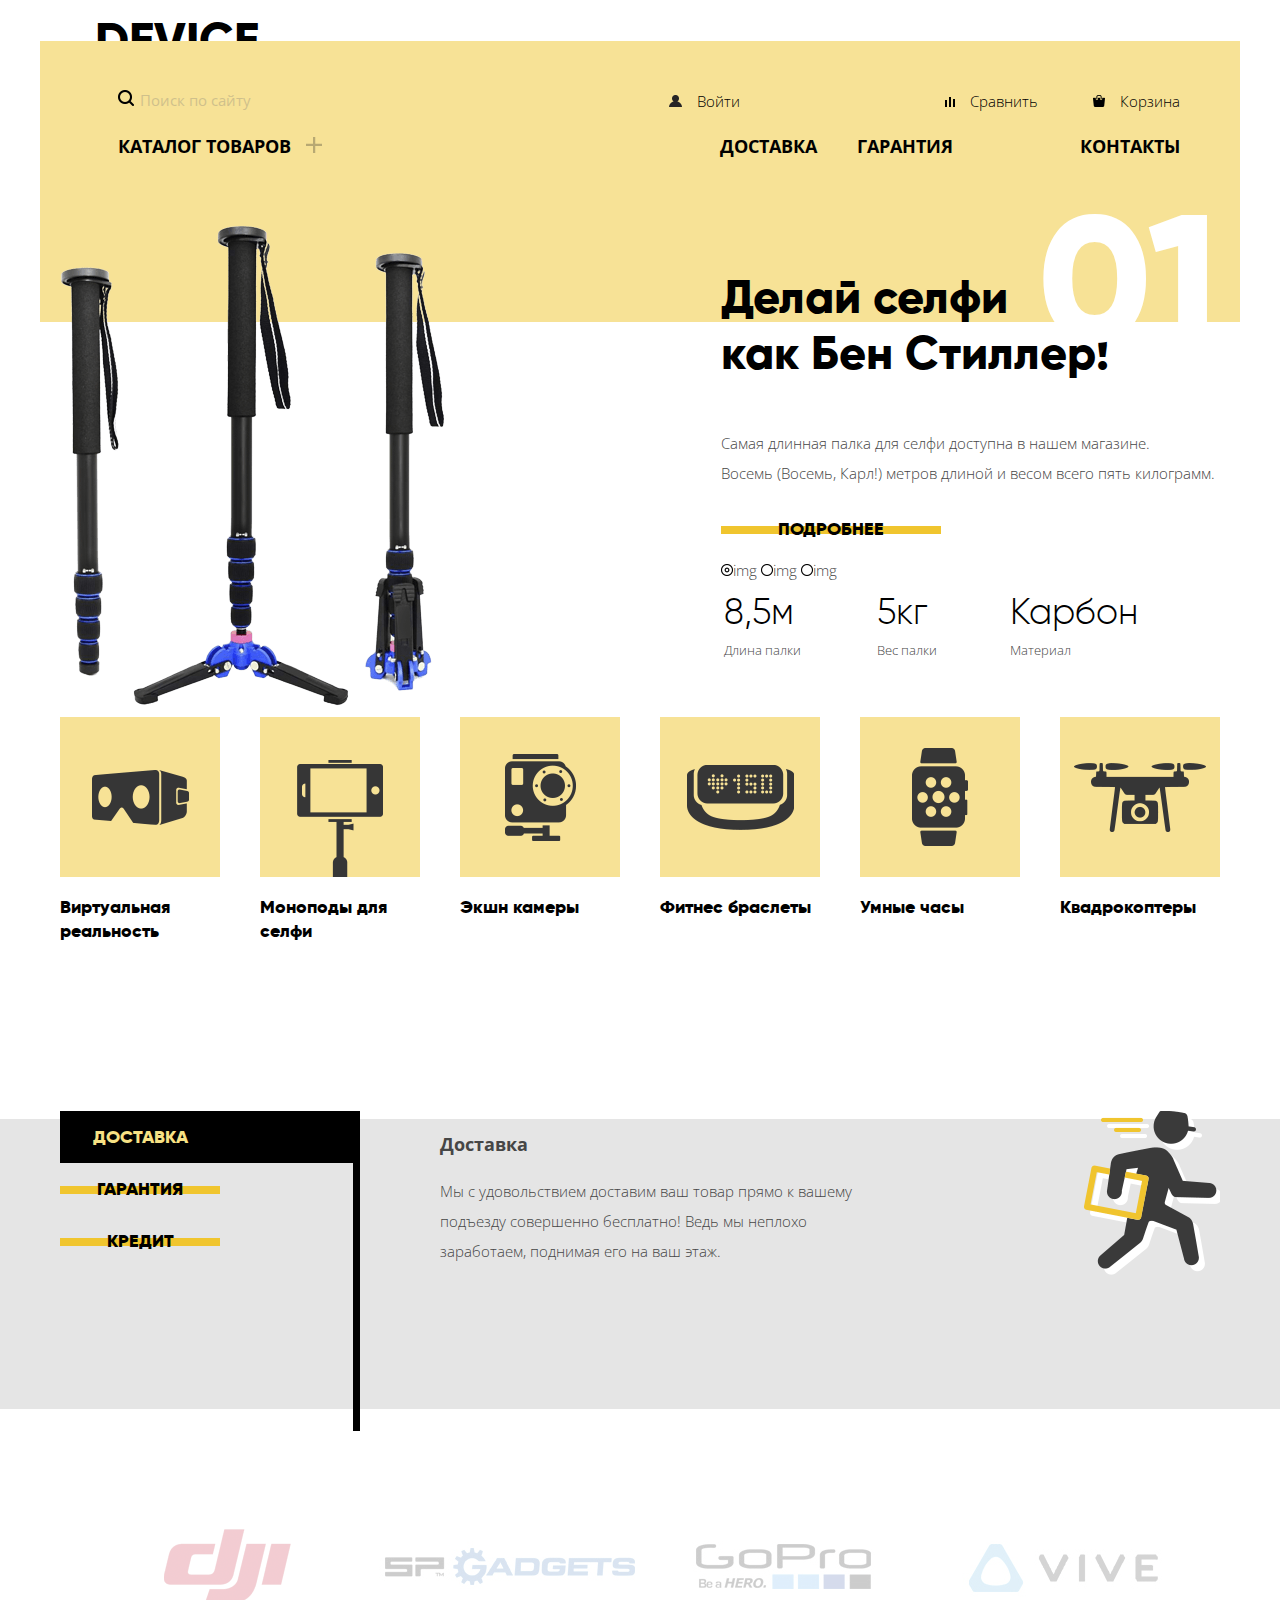
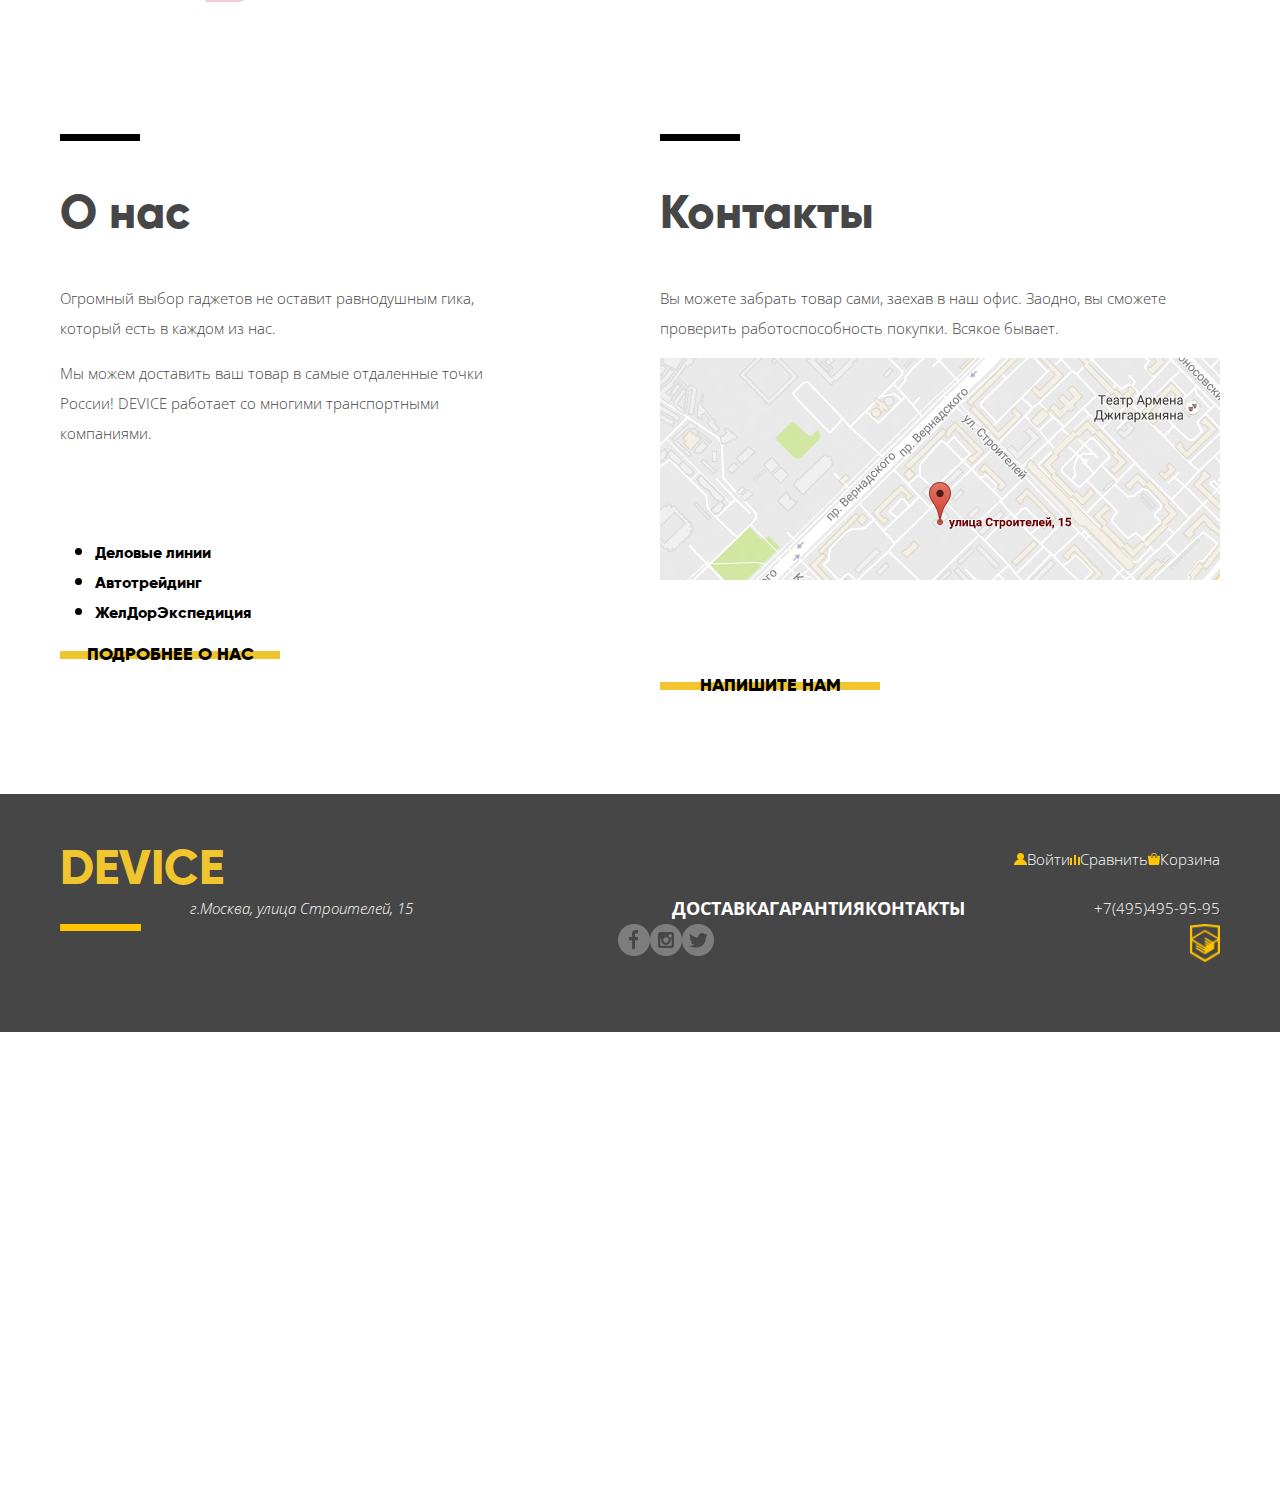
==== commit 9b150512: "footer making" ====
--- a/index.html
+++ b/index.html
@@ -10,7 +10,7 @@
 <body>
 <header class="main-header">
   <div class="logo container">
-    <a class="logo-text" href="index.html">Device </a>
+    <a class="logo-text" href="index.html">Device</a>
   </div>
   <div class="header-wrapper container">
     <div class="user-interface">
@@ -21,7 +21,7 @@
       </form>
       <div class="user-buttons">
         <ul class="user-buttons-items">
-          <li><a class="user-button" href="#"><img class="user-button-icon" src="img/user.png">Войти</a></li>
+          <li><a class="user-button login-link" href="#"><img class="user-button-icon" src="img/user.png">Войти</a></li>
         </ul>
         <ul class="user-buttons-items">
           <li><a class="user-button" href="#"><img class="user-button-icon" src="img/compare.png">Сравнить</a></li>
@@ -35,24 +35,18 @@
           <li class="nav-item">
             <a class="nav-link" href="#">Каталог товаров<img class="nav-link-icon" src="img/plus.png"></a>
             <div class="sub-nav-tabel">
-              <div class="sub-nav">
-                <ul class="sub-nav-items">
-                  <li class="sub-nav-item"><a class="sub-nav-link" href="#">Виртуальная реальность</a></li>
-                  <li class="sub-nav-item"><a class="sub-nav-link" href="#">Моноподы для селфи</a></li>
-                  <li class="sub-nav-item"><a class="sub-nav-link" href="#">Экшн-камеры</a></li>
-                </ul>
-              </div>
-              <div class="sub-nav sub-nav-margin">
-                <ul class="sub-nav-items">
-                  <li class="sub-nav-item"><a class="sub-nav-link" href="#">Фитнес-браслеты </a></li>
-                  <li class="sub-nav-item"><a class="sub-nav-link" href="#">Умные часы</a></li>
-                </ul>
-              </div>
-              <div class="sub-nav sub-nav-margin">
-                <ul class="sub-nav-items">
-                  <li class="sub-nav-item"><a class="sub-nav-link" href="#">Квадрокоптеры</a></li>
-                </ul>
-              </div>
+              <ul class="sub-nav-items">
+                <li class="sub-nav-item"><a class="sub-nav-link" href="#">Виртуальная реальность</a></li>
+                <li class="sub-nav-item"><a class="sub-nav-link" href="#">Моноподы для селфи</a></li>
+                <li class="sub-nav-item"><a class="sub-nav-link" href="#">Экшн-камеры</a></li>
+              </ul>
+              <ul class="sub-nav-items">
+                <li class="sub-nav-item"><a class="sub-nav-link" href="#">Фитнес-браслеты </a></li>
+                <li class="sub-nav-item"><a class="sub-nav-link" href="#">Умные часы</a></li>
+              </ul>
+              <ul class="sub-nav-items">
+                <li class="sub-nav-item"><a class="sub-nav-link" href="#">Квадрокоптеры</a></li>
+              </ul>
             </div>
           </li>
         </ul>
@@ -219,45 +213,62 @@
       </ul>
     </div>
   </section>
-  <section class="slide-services container">
-    <h2 class="visually-hidden">Слайды услуг магазина</h2>
-    <div class="slide-service active">
-      <div class="slide-block">
-        <h3 class="slide-block-service">Доставка</h3>
-        <p>
-          Мы с удовольствием доставим ваш товар прямо к вашему<br>
-          подъезду совершенно бесплатно! Ведь мы неплохо<br>
-          заработаем, поднимая его на ваш этаж.
-        </p>
-      </div>
-      <div class="slide-image">
-        <img class="image-end" src="img/delivery.png" alt="Бегущий человечек">
-      </div>
-    </div>
-    <div class="slide-service">
-      <div class="slide-block">
-        <h3 class="slide-block-service">Гарантия</h3>
-        <p>
-          Если из-за возгорания купленного у нас товара у вас сгорит<br>
-          дом - не переживайте, мы выдадем вам новый.<br>
-          Товар, не дом, конечно же.
-        </p>
-      </div>
-      <div class="slide-image-end">
-        <img class="image-end" src="img/warranty.png" alt="Условия Гарантия">
-      </div>
-    </div>
-    <div class="slide-service">
-      <div class="slide-block">
-        <h3 class="slide-block-service">Кредит</h3>
-        <p>
-          Залезть в долговую яму стало проще! Кредитные<br>
-          консультанты подберут для вас наиболее выгодные<br>
-          условия кредита. Выгодные для нашего банка, разумеется.
-        </p>
-      </div>
-      <div class="slide-image-end">
-        <img class="image-end" src="img/credit.png" alt="Условия Кредит">
+  <section class="services">
+    <div class="services-wrapper container">
+      <h2 class="visually-hidden">Слайды услуг магазина</h2>
+      <div class="service-block">
+        <ul class="services-buttons-items">
+          <li>
+            <button class="button-yellow service-button active">Доставка</button>
+          </li>
+          <li>
+            <button class="button-yellow service-button">Гарантия</button>
+          </li>
+          <li>
+            <button class="button-yellow service-button">Кредит</button>
+          </li>
+        </ul>
+        <div class="service-slides">
+          <div class="slide-service active">
+            <div class="slide-block">
+              <h3>Доставка</h3>
+              <p>
+                Мы с удовольствием доставим ваш товар прямо к вашему<br>
+                подъезду совершенно бесплатно! Ведь мы неплохо<br>
+                заработаем, поднимая его на ваш этаж.
+              </p>
+            </div>
+            <div class="slide-image">
+              <img class="image-end" src="img/delivery.png" alt="Бегущий человечек">
+            </div>
+          </div>
+          <div class="slide-service">
+            <div class="slide-block">
+              <h3 class="slide-block-service">Гарантия</h3>
+              <p>
+                Если из-за возгорания купленного у нас товара у вас сгорит<br>
+                дом - не переживайте, мы выдадем вам новый.<br>
+                Товар, не дом, конечно же.
+              </p>
+            </div>
+            <div class="slide-image-end">
+              <img class="image-end" src="img/warranty.png" alt="Условия Гарантия">
+            </div>
+          </div>
+          <div class="slide-service">
+            <div class="slide-block">
+              <h3 class="slide-block-service">Кредит</h3>
+              <p>
+                Залезть в долговую яму стало проще! Кредитные<br>
+                консультанты подберут для вас наиболее выгодные<br>
+                условия кредита. Выгодные для нашего банка, разумеется.
+              </p>
+            </div>
+            <div class="slide-image-end">
+              <img class="image-end" src="img/credit.png" alt="Условия Кредит">
+            </div>
+          </div>
+        </div>
       </div>
     </div>
   </section>
@@ -323,51 +334,66 @@
 </main>
 <footer class="footer">
   <div class="footer-wrapper container">
-    <div class="main-footer-contact">
+    <!--_______________________________________________-->
+    <div class="footer-nav ">
       <div class="logo">
-        <a class="logo-text logo-footer" href="index.html">Device </a>
-      </div>
+        <a class="logo-text logo-footer footer-left" href="index.html">Device </a>
+      </div>
+      <div class="user-buttons-footers">
+        <ul class="user-buttons-footer">
+          <li><a class="user-button-footer" href="#"><img class="yellow" src="img/user-Y.png">Войти</a></li>
+        </ul>
+        <ul class="user-buttons-footer">
+          <li><a class="user-button-footer" href="#"><img class="yellow" src="img/compare-Y.png">Сравнить</a></li>
+        </ul>
+        <ul class="user-buttons-footer">
+          <li><a class="user-button-footer" href="#"><img class="yellow" src="img/cart-Y.png">Корзина</a></li>
+        </ul>
+      </div>
+    </div>
+    <!--___________________________________________-->
+    <div class="websites-wrapper">
       <p class="footer-adress">
       <address class="address">г.Москва, улица Строителей, 15</address>
       </p>
-      <img src="img/Layer 6 copy 5.png">
-    </div>
-    <div class="websites-wrapper">
-      <div class="footer-nav">
-        <nav class="nav-footer">
-          <ul class="nav-footer-items">
-            <li class="nav-footer-item"><a class="nav-link" href="#">Доставка</a></li>
-            <li class="nav-footer-item"><a class="nav-link" href="#">Гарантия</a></li>
-            <li class="nav-footer-item"><a class="nav-link" href="#">Контакты</a></li>
-          </ul>
-        </nav>
-      </div>
+      <nav class="nav-footer">
+        <ul class="color: #fff;">
+          <li class="nav-footer-item"><a class="nav-link nav-link-f" href="#">Доставка</a></li>
+        </ul>
+        <ul class="nav-footer-items">
+          <li class="nav-footer-item"><a class="nav-link nav-link-f" href="#">Гарантия</a></li>
+        </ul>
+        <ul class="nav-footer-items">
+          <li class="nav-footer-item"><a class="nav-link nav-link-f" href="#">Контакты</a></li>
+        </ul>
+      </nav>
+      <a class="tel-number" href="tel:+7(495)495-95-95">+7(495)495-95-95</a>
+    </div>
+    <!--___________________________________________________-->
+    <div class="user-interface-footer">
+      <img src="img/Layer 6 copy 5-Y.png" width="81px" height="7px">
       <div class="footer-websites">
         <ul class="nav-footer-websites">
           <li class="nav-footer-website"><a class="nav-link" href="facebook.com"><img src="img/ФБ.png"></a></li>
+        </ul>
+        <ul class="nav-footer-websites">
           <li class="nav-footer-website"><a class="nav-link" href="instagram.com"><img src="img/insta.png"></a></li>
-          <!-- (｡◕‿◕｡) -->
+        </ul>
+        <!-- (｡◕‿◕｡) -->
+        <ul class="nav-footer-websites">
           <li class="nav-footer-website"><a class="nav-link" href="twitter.com"><img src="img/Твитер.png"></a></li>
         </ul>
       </div>
-    </div>
-    <div class="user-interface-footer">
-      <span class="user-form-footer"></span>
-      <ul class="user-buttons-footer">
-        <li><a class="user-button-footer" href="#"><img src="img/user.png">Войти</a></li>
-        <li><a class="user-button-footer" href="#"><img src="img/compare.png">Сравнить</a></li>
-        <li><a class="user-button-footer" href="#"><img src="img/cart.png">Корзина</a></li>
-      </ul>
-      <a href="tel:+7(495)495-95-95">+7(495)495-95-95</a>
-      <img src="img/logo-html.png" alt="HTML-academy">
-    </div>
+      <img src="img/logo-html-Y.png" alt="HTML-academy" width="30px" height="38px">
+    </div>
+    <!--________________________________________________________________________-->
   </div>
 </footer>
 <div class="modal-write-us">
   <div class="write-us-wrapper container">
     <form class="write-us" action="#">
       <h2 class="visually-hidden">Регистрация</h2>
-        <img class="write-us-close" src="img/modal-close.png">
+      <img class="write-us-close" src="img/modal-close.png">
       <div class="write-nameid-e-mail">
         <div class="write-us-name">
           <label for="nameid">Ваше имя: </label> <br>
@@ -379,8 +405,9 @@
         </div>
       </div>
       <div class="write-us-letter-text">
-        <label  for="letter-text">Текст письма:</label> <br>
-        <textarea class="free_form" type="text" id="letter-text" size=”36” maxlength=”75” placeholder="В_свободной_форме"></textarea>
+        <label for="letter-text">Текст письма:</label> <br>
+        <textarea class="free_form" type="text" id="letter-text" size=”36” maxlength=”75”
+                  placeholder="В_свободной_форме"></textarea>
       </div>
       <button class="modal-button" type="submit"><span class="modal-button-text">Отправить</span></button>
     </form>
@@ -391,11 +418,7 @@
     src="https://www.google.com/maps/embed?pb=!1m18!1m12!1m3!1d2249.1123749473186!2d37.52742931545037!3d55.687034004530645!2m3!1f0!2f0!3f0!3m2!1i1024!2i768!4f13.1!3m3!1m2!1s0x46b54cf65f5c8955%3A0x694710ccd55501e!2z0YPQuy4g0KHRgtGA0L7QuNGC0LXQu9C10LksIDE1LCDQnNC-0YHQutCy0LAsIDExOTMxMQ!5e0!3m2!1sru!2sru!4v1528549973347"
     width="600" height="450" frameborder="0" style="border:0" allowfullscreen></iframe>
 </div>
+<script src="js/script.js"></script>
 </body>
 </html>
 
-
-<!--**********************************************-->
-<!-- Где всплывающие окна ??? -->
-<!-- Где карта ??? -->
-<!--**********************************************-->
--- a/css/style.css
+++ b/css/style.css
@@ -74,6 +74,7 @@
 }
 
 .header-wrapper {
+  position: relative;
   margin-top: -25px;
   padding-top: 25px;
   background-color: #f7e296;
@@ -146,14 +147,13 @@
 
 .user-button {
   margin-right: 40px;
-
 }
 
 /*________________доставка гарантия контакты___________________________*/
 .nav {
   display: flex;
   justify-content: space-between;
-padding-left: 39px;
+  padding-left: 39px;
 }
 
 /*Кнопки доставка гарантия контакты + Каталог*/
@@ -168,19 +168,34 @@
 }
 
 .sub-nav-tabel {
-  display: flex;
-  justify-content: space-between;
-}
-.nav-items {width: 550px;}
+  display: none;
+  top: 100%;
+  left: 0;
+  width: 100%;
+  position: absolute;
+  padding-left: 60px;
+  padding-top: 50px;
+  padding-bottom: 50px;
+  z-index: 200;
+  background-color: #f7e296;
+}
+
+.sub-nav-tabel.active {
+  display: flex;
+}
+
+.sub-nav-items {
+  width: 200px;
+  margin-right: 50px;
+}
+
 .sub-nav {
   display: flex;
   justify-content: space-between;
 }
-.sub-nav-margin {
-  margin-left: 60px;
-}
+
 /*.sub-nav-items {*/
-  /*margin-left: 20px;*/
+/*margin-left: 20px;*/
 /*}*/
 
 .nav-buttons {
@@ -218,10 +233,11 @@
 
 /*!*!*Закончился хедер, начинается боди*!_________________________________*!*/
 .slides {
-  background-image: linear-gradient(to bottom, #f7e296 100px, transparent 100px);
-}
-
-.slides-wrapepr {
+  padding-top: 60px;
+  background-image: linear-gradient(to bottom, #f7e296 160px, transparent 160px);
+}
+
+.slides-wrapper {
   display: flex;
 }
 
@@ -239,7 +255,8 @@
   color: #ffff;
   position: absolute;
   height: 179px;
-  top: -50px;
+  line-height: 179px;
+  top: -31px;
   right: 0;
   font-family: "Gilroy", "Arial", sans-serif;
   font-weight: bold;
@@ -257,7 +274,6 @@
   color: #000000;
 }
 
-/*Вопрос:???????????????????????????????????????????????????????????????????????????????*/
 /*!*Подробнее*!*/
 .button-yellow {
   display: block;
@@ -267,7 +283,8 @@
   font-size: 18px;
   line-height: 24px;
   text-transform: uppercase;
-
+  background-color: transparent;
+  border: none;
   font-family: "Gilroy", "Arial", sans-serif;
   font-weight: bold;
   color: #000000;
@@ -356,15 +373,78 @@
   line-height: 24px;
 }
 
-/*-------------Секция продуктов с квадратиками-------------*/
-/*-------------END-------------*/
-/*Глава о разорении кредиторов*/
+/*---------------Доставка Гарантия Кредит---------------------------------------------*/
+
+.services {
+  margin-top: 75px;
+  background-image: linear-gradient(to top, #e5e5e5 290px, transparent 290px);
+}
+
+.services-wrapper {
+  padding-top: 75px;
+  padding-bottom: 125px;
+}
+
+.service-block {
+  display: flex;
+  justify-content: space-between;
+}
+
+.services-buttons-items {
+  position: relative;
+}
+
+.services-buttons-items:before {
+  content: "";
+  width: 7px;
+  height: 320px;
+  background-color: black;
+  position: absolute;
+  left: 293px;
+  top: 0px;
+
+}
+
+.service-buttons {
+  display: flex;
+  justify-content: space-between;
+}
+
+.service-button {
+  z-index: 2;
+  width: 160px;
+}
+
+.service-button.active {
+  color: #f7e184;
+}
+
+.service-button.active:before {
+  width: 300px;
+  background-color: #000;
+  height: 100%;
+  top: 0;
+}
+
+.vertical {
+  width: 7px;
+  height: 319px;
+  background-color: black;
+  position: absolute;
+  left: 420px;
+}
+
 .slide-service {
-  display: flex;
-  justify-content: space-between;
-}
-
-/*Расстояние между элементами ? Расстояние между элементами ? Расстояние между элементами ?*/
+  display: none;
+  width: 780px;
+  position: relative;
+}
+
+.slide-service.active {
+  display: flex;
+  justify-content: space-between;
+}
+
 /*-------------Логотипы-------------*/
 .logotypes-wrapper {
   display: flex;
@@ -396,11 +476,13 @@
   width: 40%;
 
 }
+
 .rectangle-info {
   width: 80px;
   height: 7px;
   background: #000000;
 }
+
 .about-us-title,
 .contact-title {
   font-size: 47px;
@@ -474,29 +556,32 @@
 .about-us-link:active {
   opacity: .6;
 }
+
 .contact-link-map {
   height: 220px;
 }
+
 .button-yellow-top {
-  margin-top:70px;
-}
-/*_____Кнопки напишите нам подробнее о нас_ END_______________*/
+  margin-top: 70px;
+}
 
 /*____________________________________________________________________________*/
 .footer {
   background-color: #464646;
-}
-
-/*Логотип*/
-
-.footer-wrapper {
-  display: flex;
-  justify-content: space-between;
-}
+  padding-top: 50px;
+  padding-bottom: 67px;
+}
+
+/*_______________1я строка___________________*/
+.footer-nav {
+  display: flex;
+  justify-content: space-between;
+}
+.footer-left {margin-left: 0px;}
 
 .logo-text-footer {
   font-family: "Gilroy", "Arial", sans-serif;
-  font-size: 26.46px;
+  font-size: 27px;
   color: #000000;
   font-weight: bold;
   text-transform: uppercase;
@@ -505,6 +590,24 @@
 /*Одинаковые логотипы и в хедере и в футере, только цвет разный.*/
 .logo-footer {
   color: #f0c52e;
+}
+
+.user-buttons-footers {
+  display: flex;
+  justify-content: space-between;
+}
+
+.user-button-footer {
+  color: #ffffff;
+}
+
+
+
+/*_______________2я строка___________________*/
+
+.websites-wrapper {
+  display: flex;
+  justify-content: space-between;
 }
 
 .address {
@@ -517,80 +620,23 @@
   color: #fff;
 }
 
-.user-interface {
-  display: flex;
-  justify-content: space-between;
-}
-
-.websites-wrapper {
-  display: flex;
-  justify-content: space-between;
-}
-
 .nav-footer {
   display: flex;
-  flex-direction: column;
-  justify-content: space-between;
-  width: 440px;
-}
-
-/*________________войти___________________*/
-.user-buttons {
-  display: flex;
-  justify-content: space-between;
-  width: 50%;
-
-}
-
-.user-buttons-items {
-  display: flex;
-  justify-content: space-between;
-  width: 50%;
-}
-
-.user-button {
-  margin-right: 40px;
-
-}
-
-/*________________доставка гарантия контакты___________________________*/
-.nav {
-  display: flex;
-  justify-content: space-between;
-}
-
-/*Кнопки доставка гарантия контакты + Каталог*/
-.nav-link {
-  font-size: 18px;
-  font-weight: bold;
-  text-transform: uppercase;
-}
-
-.sub-nav-tabel {
-  display: flex;
-  justify-content: space-between;
-}
-
-.sub-nav {
-  display: flex;
-  justify-content: space-between;
-}
-
-.nav-buttons {
-  display: flex;
-  justify-content: space-between;
-  width: 50%;
-}
-
-.nav-item-buttons {
-  display: flex;
-  justify-content: space-between;
-}
-
-.nav-item {
-  margin-right: 40px;
-}
-
+  justify-content: space-between;
+}
+.nav-link-f {color: #fff;}
+
+.tel-number {color: #fff; }
+/*_______________3я строка___________________*/
+
+.user-interface-footer {
+  display: flex;
+  justify-content: space-between;
+}
+.footer-websites {
+  display: flex;
+  justify-content: space-between;
+}
 /*-------------Всплывающее окно-------------*/
 
 .modal-write-us {
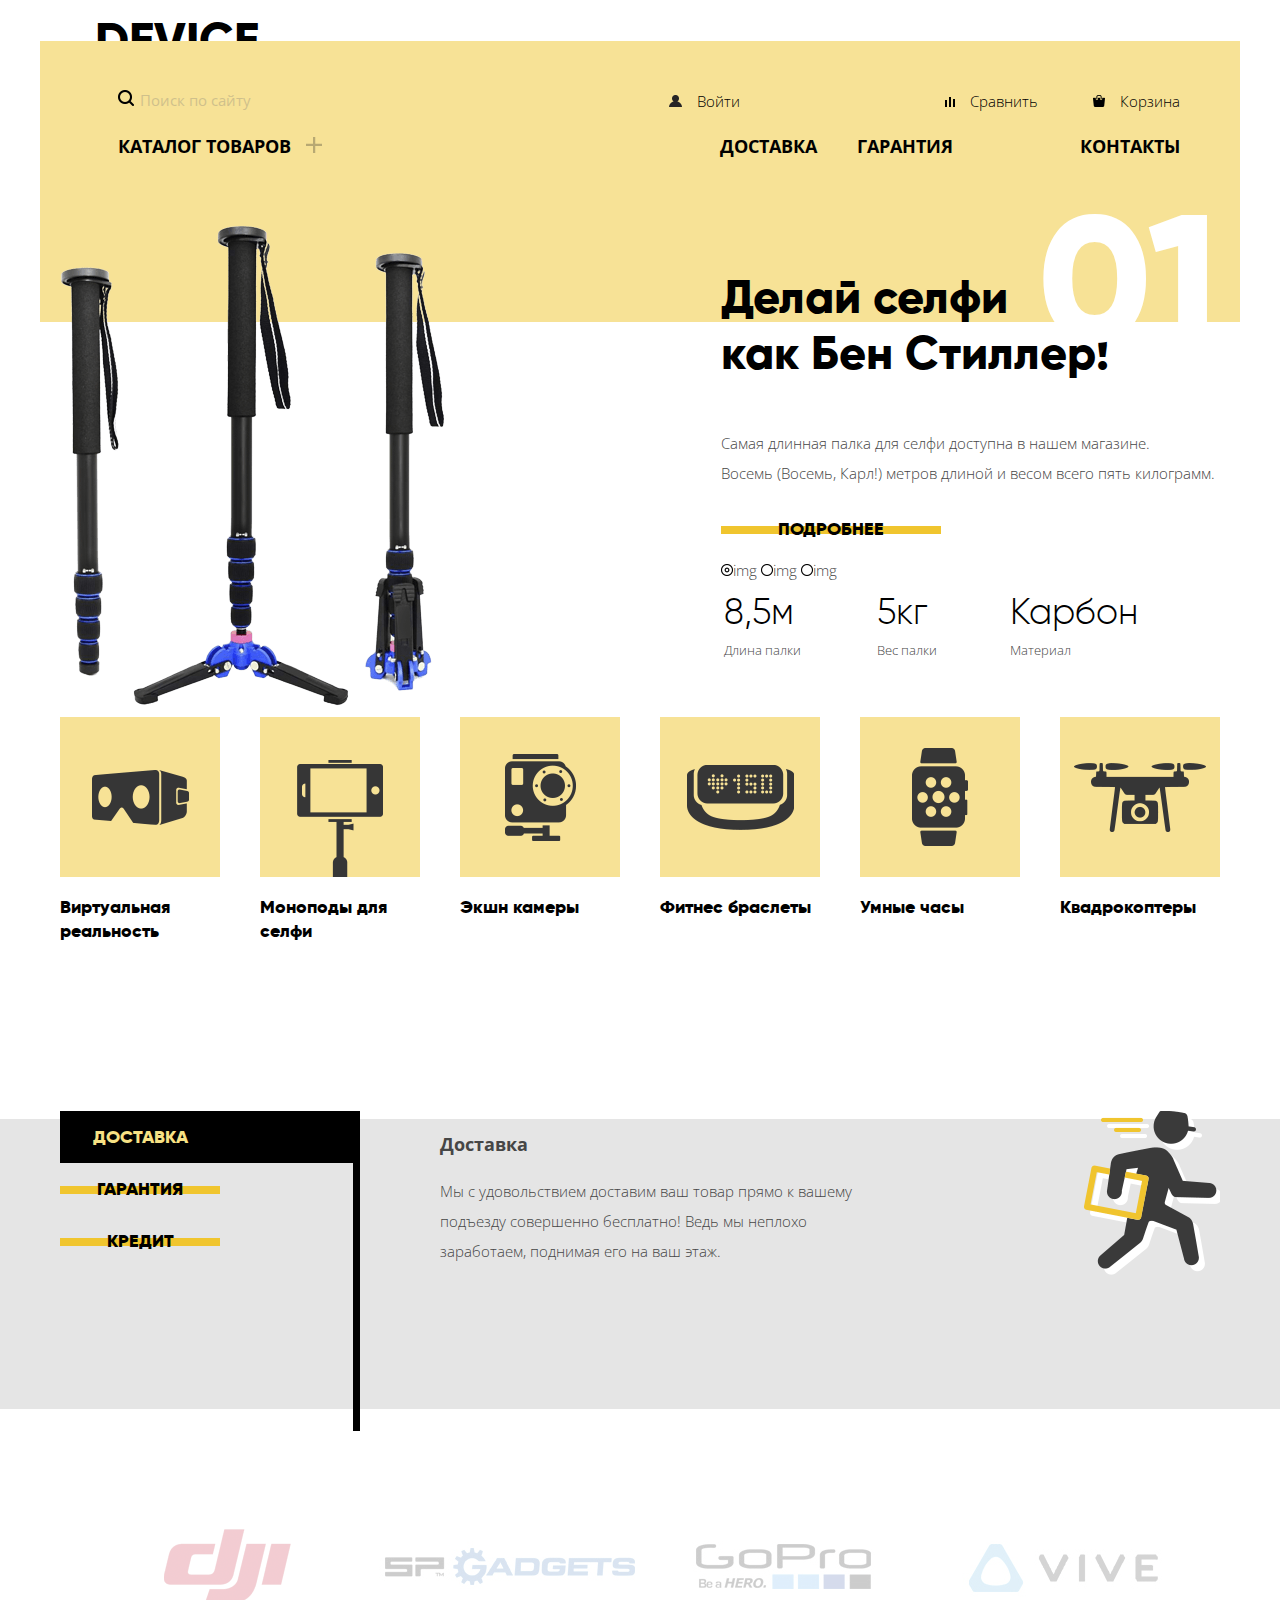
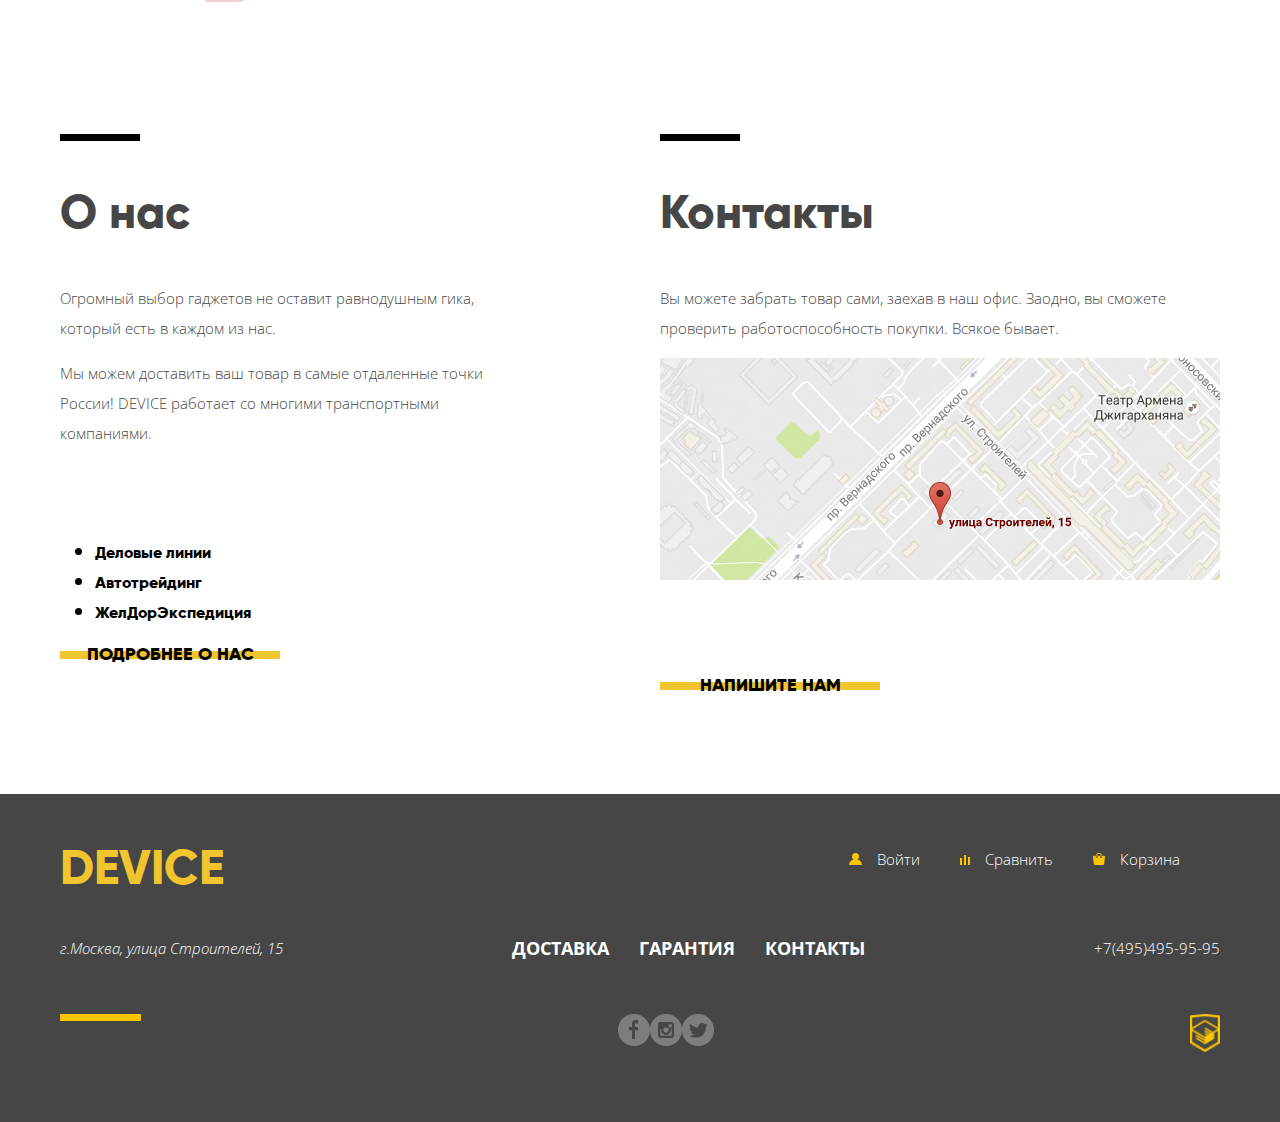
==== commit 7c28961c: "js map+contacts" ====
--- a/index.html
+++ b/index.html
@@ -339,31 +339,21 @@
       <div class="logo">
         <a class="logo-text logo-footer footer-left" href="index.html">Device </a>
       </div>
-      <div class="user-buttons-footers">
-        <ul class="user-buttons-footer">
-          <li><a class="user-button-footer" href="#"><img class="yellow" src="img/user-Y.png">Войти</a></li>
-        </ul>
-        <ul class="user-buttons-footer">
-          <li><a class="user-button-footer" href="#"><img class="yellow" src="img/compare-Y.png">Сравнить</a></li>
-        </ul>
-        <ul class="user-buttons-footer">
-          <li><a class="user-button-footer" href="#"><img class="yellow" src="img/cart-Y.png">Корзина</a></li>
+      <div class="user-buttons user-buttons-footer">
+        <ul class="user-buttons-items user-buttons-items-footer">
+          <li><a class="user-button login-link" href="#"><img class="user-button-icon" src="img/user-Y.png">Войти</a></li>
+          <li><a class="user-button" href="#"><img class="user-button-icon" src="img/compare-Y.png">Сравнить</a></li>
+          <li><a class="user-button" href="#"><img class="user-button-icon" src="img/cart-Y.png">Корзина</a></li>
         </ul>
       </div>
     </div>
     <!--___________________________________________-->
     <div class="websites-wrapper">
-      <p class="footer-adress">
       <address class="address">г.Москва, улица Строителей, 15</address>
-      </p>
       <nav class="nav-footer">
-        <ul class="color: #fff;">
+        <ul class="nav-footer-items">
           <li class="nav-footer-item"><a class="nav-link nav-link-f" href="#">Доставка</a></li>
-        </ul>
-        <ul class="nav-footer-items">
           <li class="nav-footer-item"><a class="nav-link nav-link-f" href="#">Гарантия</a></li>
-        </ul>
-        <ul class="nav-footer-items">
           <li class="nav-footer-item"><a class="nav-link nav-link-f" href="#">Контакты</a></li>
         </ul>
       </nav>
@@ -413,11 +403,13 @@
     </form>
   </div>
 </div>
-<div class="map">
+<section class="map">
+  <h2 class="visually-hidden">КАРТА</h2>
+  <img class="map-close" src="img/modal-close.png">
   <iframe
     src="https://www.google.com/maps/embed?pb=!1m18!1m12!1m3!1d2249.1123749473186!2d37.52742931545037!3d55.687034004530645!2m3!1f0!2f0!3f0!3m2!1i1024!2i768!4f13.1!3m3!1m2!1s0x46b54cf65f5c8955%3A0x694710ccd55501e!2z0YPQuy4g0KHRgtGA0L7QuNGC0LXQu9C10LksIDE1LCDQnNC-0YHQutCy0LAsIDExOTMxMQ!5e0!3m2!1sru!2sru!4v1528549973347"
     width="600" height="450" frameborder="0" style="border:0" allowfullscreen></iframe>
-</div>
+</section>
 <script src="js/script.js"></script>
 </body>
 </html>
--- a/css/style.css
+++ b/css/style.css
@@ -576,6 +576,7 @@
 .footer-nav {
   display: flex;
   justify-content: space-between;
+  margin-bottom: 40px;
 }
 .footer-left {margin-left: 0px;}
 
@@ -592,13 +593,14 @@
   color: #f0c52e;
 }
 
-.user-buttons-footers {
-  display: flex;
-  justify-content: space-between;
-}
-
-.user-button-footer {
+.user-buttons-footer {
   color: #ffffff;
+  width: auto;
+}
+.user-buttons-items-footer {width: auto; color: #ffffff;}
+
+.user-buttons-footer a {
+  color: #fff;
 }
 
 
@@ -608,6 +610,7 @@
 .websites-wrapper {
   display: flex;
   justify-content: space-between;
+  margin-bottom: 50px;
 }
 
 .address {
@@ -620,10 +623,21 @@
   color: #fff;
 }
 
-.nav-footer {
-  display: flex;
-  justify-content: space-between;
-}
+
+
+.nav-footer-items {
+  display: flex;
+  justify-content: space-between;
+}
+
+.nav-footer-items li {
+  margin-right: 30px;
+}
+
+.nav-footer-items li:last-child {
+  margin-right:0;
+}
+
 .nav-link-f {color: #fff;}
 
 .tel-number {color: #fff; }
@@ -653,8 +667,8 @@
   display: block;
   position: fixed;
   z-index: 100;
-  top: 330px;
-  left: 240px;
+  top: calc(50% - 500px/2);
+  left: calc(50% - 960px/2);
 }
 
 .write-us-close {
@@ -760,4 +774,53 @@
 .modal-button:active {
   opacity: .6;
 }
-
+/*-------не понимаю прошу объяснить------------*/
+/*-------опускаем------------*/
+@keyframes bounce {
+0% { transform: translateY(-2000px);}
+70% { transform: translateY(30px);}
+90% { transform: translateY(-10px);}
+100% { transform: translateY(0px);}
+}
+
+
+.active {
+  display: block;
+  animation-name:bounce ;
+  animation-duration:0.6s ;
+}
+/*-------трясем-----------*/
+@keyframes shake {
+0%, 100% {transform: translateX(0px);}
+  10%, 30%, 50%, 70%, 90% {transform: translateX(-10px);}
+  20%, 40%, 60%, 80% {transform: translateX(10px);}
+}
+.modal-error {
+  animation-name:bounce ;
+  animation-duration:0.6s ;
+}
+.map {
+  display: none;
+  /*position: re;*/
+}
+.map.active{
+  display:block;
+  position: absolute;
+  top: calc(50% - 450px/2);
+  left: calc(50% - 600px/2);
+}
+
+.map-close {
+  top: 25px;
+  right: 25px;
+  position: absolute;
+}
+
+
+
+
+
+
+
+
+
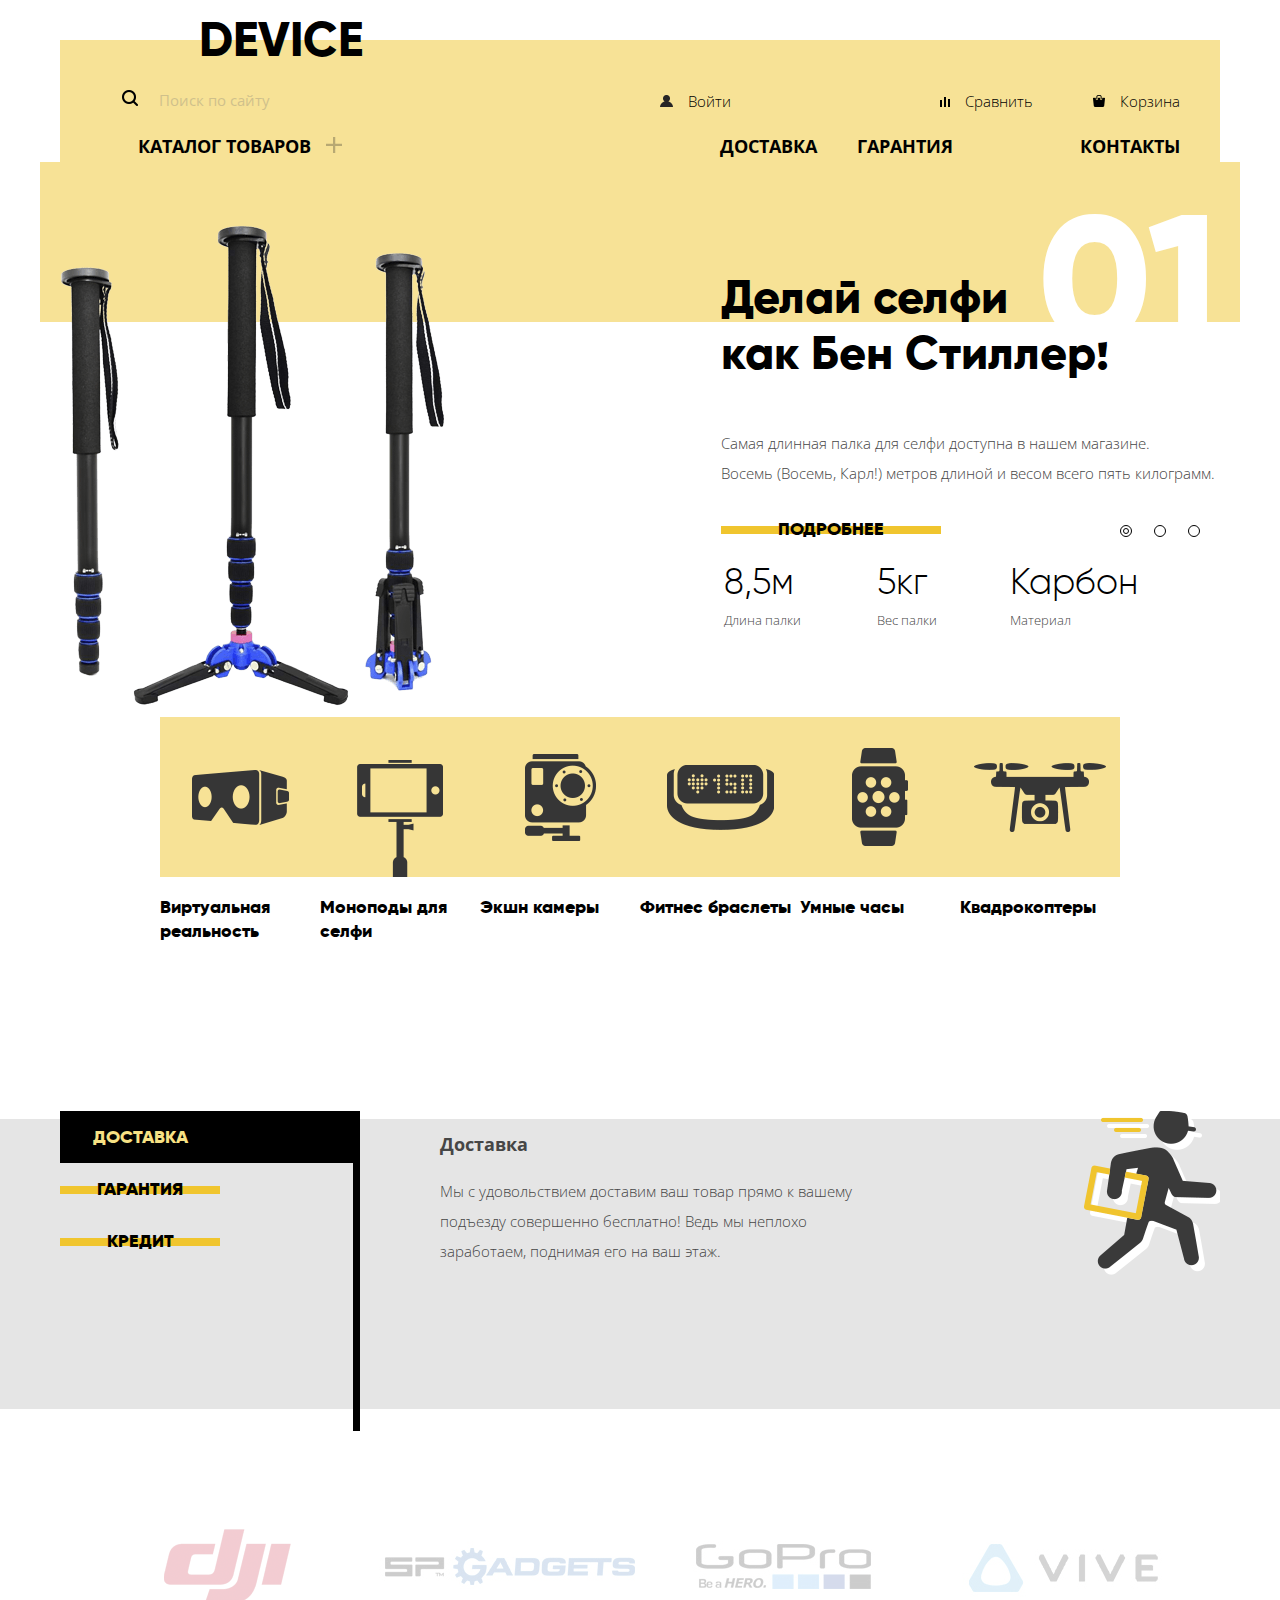
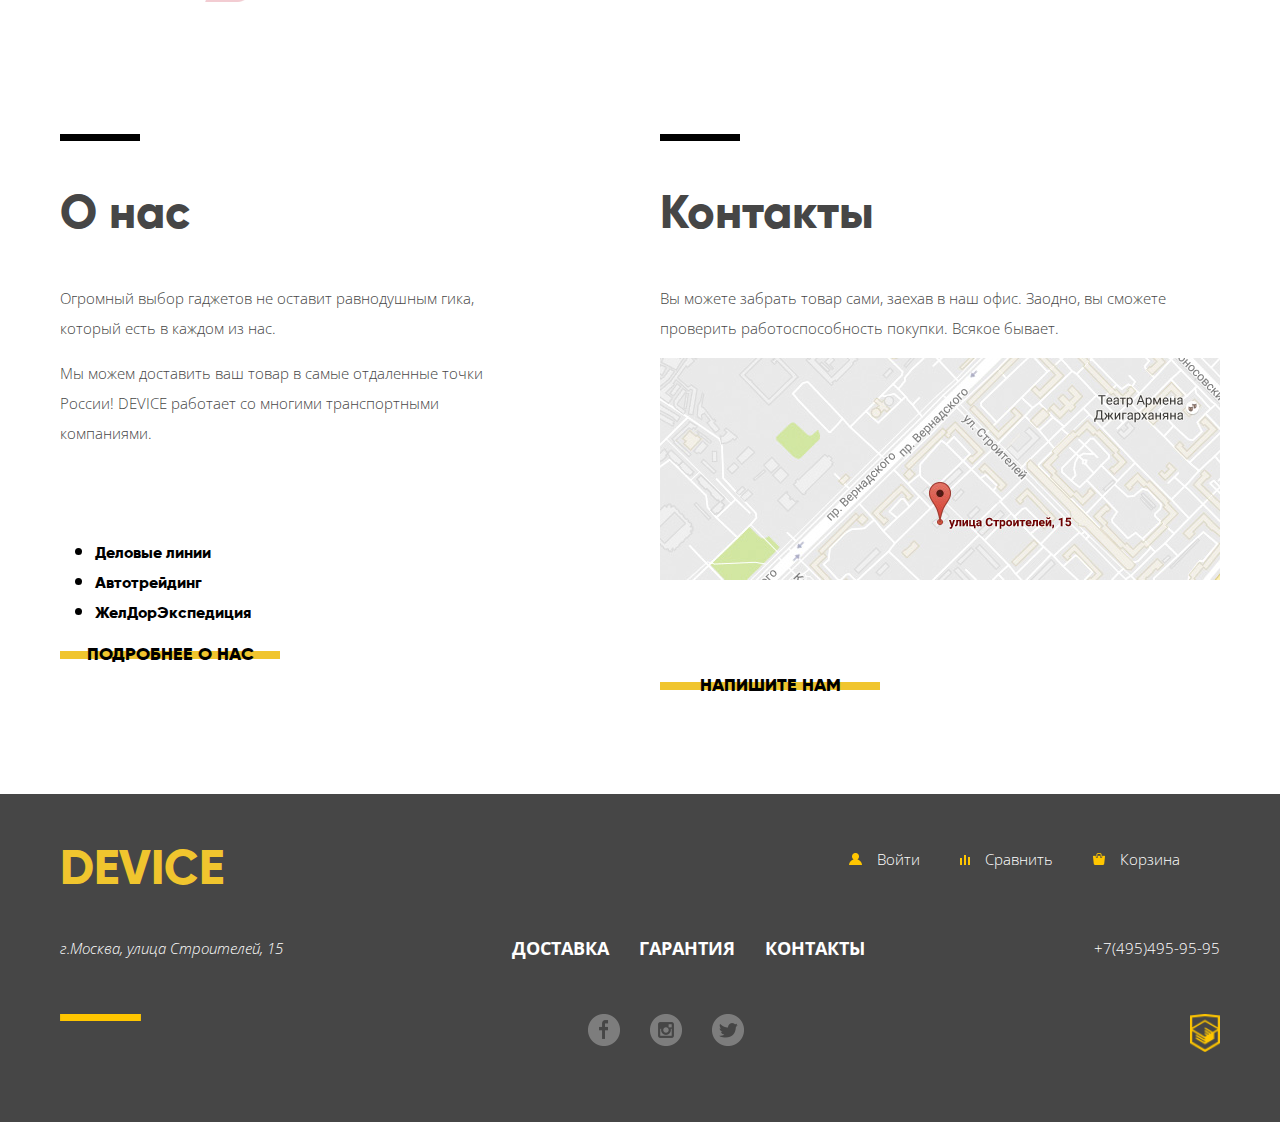
==== commit 027e5b96: "Slider" ====
--- a/index.html
+++ b/index.html
@@ -8,58 +8,58 @@
   <link href="css/style.css" rel="stylesheet">
 </head>
 <body>
-<header class="main-header">
-  <div class="logo container">
+<header class="header">
+  <div class="container">
     <a class="logo-text" href="index.html">Device</a>
-  </div>
-  <div class="header-wrapper container">
-    <div class="user-interface">
-      <form action="#">
-        <img src=" img/search.png">
-        <input class="search-input" type="search" size=”15” maxlength=”36” placeholder="Поиск по сайту">
-        <input class="search-submit" type="submit" value="Найти">
-      </form>
-      <div class="user-buttons">
-        <ul class="user-buttons-items">
-          <li><a class="user-button login-link" href="#"><img class="user-button-icon" src="img/user.png">Войти</a></li>
-        </ul>
-        <ul class="user-buttons-items">
-          <li><a class="user-button" href="#"><img class="user-button-icon" src="img/compare.png">Сравнить</a></li>
-          <li><a class="user-button" href="#"><img class="user-button-icon" src="img/cart.png">Корзина</a></li>
-        </ul>
-      </div>
-    </div>
-    <div class="nav-interface">
-      <nav class="nav">
-        <ul class="nav-items">
-          <li class="nav-item">
-            <a class="nav-link" href="#">Каталог товаров<img class="nav-link-icon" src="img/plus.png"></a>
-            <div class="sub-nav-tabel">
-              <ul class="sub-nav-items">
-                <li class="sub-nav-item"><a class="sub-nav-link" href="#">Виртуальная реальность</a></li>
-                <li class="sub-nav-item"><a class="sub-nav-link" href="#">Моноподы для селфи</a></li>
-                <li class="sub-nav-item"><a class="sub-nav-link" href="#">Экшн-камеры</a></li>
-              </ul>
-              <ul class="sub-nav-items">
-                <li class="sub-nav-item"><a class="sub-nav-link" href="#">Фитнес-браслеты </a></li>
-                <li class="sub-nav-item"><a class="sub-nav-link" href="#">Умные часы</a></li>
-              </ul>
-              <ul class="sub-nav-items">
-                <li class="sub-nav-item"><a class="sub-nav-link" href="#">Квадрокоптеры</a></li>
-              </ul>
-            </div>
-          </li>
-        </ul>
-        <div class="nav-buttons">
-          <ul class="nav-item-buttons">
-            <li class="nav-item"><a class="nav-link" href="#">Доставка</a></li>
-            <li class="nav-item"><a class="nav-link" href="#">Гарантия</a></li>
+    <div class="header-wrapper">
+      <div class="user-interface">
+        <form action="#">
+          <img src=" img/search.png">
+          <input class="search-input" type="search" size=”15” maxlength=”36” placeholder="Поиск по сайту">
+          <input class="search-submit" type="submit" value="Найти">
+        </form>
+        <div class="user-buttons">
+          <ul class="user-buttons-items">
+            <li><a class="user-button login-link" href="#"><img class="user-button-icon" src="img/user.png"  height="12px">Войти</a></li>
           </ul>
-          <ul class="nav-item-buttons">
-            <li class="nav-item"><a class="nav-link" href="#">Контакты</a></li>
+          <ul class="user-buttons-items">
+            <li><a class="user-button" href="#"><img class="user-button-icon" src="img/compare.png">Сравнить</a></li>
+            <li><a class="user-button" href="#"><img class="user-button-icon" src="img/cart.png">Корзина</a></li>
           </ul>
         </div>
-      </nav>
+      </div>
+      <div class="nav-interface">
+        <nav class="nav">
+          <ul class="nav-items">
+            <li class="nav-item">
+              <a class="nav-link" href="#">Каталог товаров<img class="nav-link-icon" src="img/plus.png"></a>
+              <div class="sub-nav-tabel">
+                <ul class="sub-nav-items">
+                  <li class="sub-nav-item"><a class="sub-nav-link" href="#">Виртуальная реальность</a></li>
+                  <li class="sub-nav-item"><a class="sub-nav-link" href="#">Моноподы для селфи</a></li>
+                  <li class="sub-nav-item"><a class="sub-nav-link" href="#">Экшн-камеры</a></li>
+                </ul>
+                <ul class="sub-nav-items">
+                  <li class="sub-nav-item"><a class="sub-nav-link" href="#">Фитнес-браслеты </a></li>
+                  <li class="sub-nav-item"><a class="sub-nav-link" href="#">Умные часы</a></li>
+                </ul>
+                <ul class="sub-nav-items">
+                  <li class="sub-nav-item"><a class="sub-nav-link" href="#">Квадрокоптеры</a></li>
+                </ul>
+              </div>
+            </li>
+          </ul>
+          <div class="nav-buttons">
+            <ul class="nav-item-buttons">
+              <li class="nav-item"><a class="nav-link" href="#">Доставка</a></li>
+              <li class="nav-item"><a class="nav-link" href="#">Гарантия</a></li>
+            </ul>
+            <ul class="nav-item-buttons">
+              <li class="nav-item"><a class="nav-link" href="#">Контакты</a></li>
+            </ul>
+          </div>
+        </nav>
+      </div>
     </div>
   </div>
 </header>
@@ -67,8 +67,19 @@
   <h1 class="visually-hidden">Интернет магазин Device</h1>
   <section class="slides container ">
     <h2 class="visually-hidden">Слайды товаров</h2>
-    <div class="slides-wrapepr">
-      <div class="slide active">
+
+    <input class="visually-hidden" type="radio" id="product-1" name="toggle" checked>
+    <input class="visually-hidden" type="radio" id="product-2" name="toggle">
+    <input class="visually-hidden" type="radio" id="product-3" name="toggle">
+
+    <div class="slider-controls">
+      <label class="slider-controls-item slider-controls-item--1" for="product-1">Первый</label>
+      <label class="slider-controls-item slider-controls-item--2" for="product-2">Второй</label>
+      <label class="slider-controls-item slider-controls-item--3" for="product-3">Третий</label>
+    </div>
+    <!--_________________________________________________________________________-->
+    <div class="slider-list">
+      <div class="slide">
         <div class="slide-image-block-monopode">
           <img class="slide-image" src="img/slider-1.png" width="384" height="486"
                alt="Моноподы селфи палки">
@@ -80,11 +91,6 @@
           <p class="slide-description-paragraph">Самая длинная палка для селфи доступна в нашем магазине.<br>
             Восемь (Восемь, Карл!) метров длиной и весом всего пять килограмм. </p>
           <a class="button-yellow" href="#">Подробнее</a>
-          <div class="slider-button-monopode">
-            <img src="img/slider-button.png">img
-            <img src="img/slider-button-empty.png">img
-            <img src="img/slider-button-empty.png">img
-          </div>
           <table class="slide-description-table">
             <tr class="slide-description-tr">
               <td class="slide-description-td">8,5м</td>
@@ -110,12 +116,6 @@
           <p class="slide-description-paragraph">Мотивирующие фитнес-браслеты помогут найти в себе силы <br>
             не пропускать занятия и соблюдать диету.</p>
           <a class="button-yellow" href="#">Подробнее</a>
-          <!--как сделать? я не знаю это ссылка? Ведь если ткнуть на кнопочку выйдет другой слайд?-->
-          <div class="slider-button-monopode">
-            <img src="img/slider-button-empty.png">img
-            <img src="img/slider-button.png">img
-            <img src="img/slider-button-empty.png">img
-          </div>
           <table class="slide-description-table">
             <tr class="slide-description-tr">
               <td class="slide-description-td">48ч</td>
@@ -135,16 +135,9 @@
           <h2 class="visually-hidden">Квадрокоптеры</h2>
           <p class="slide-description-paragraphs">Порхает как бабочка,<br>
             жалит как пчела!</p>
-          <p class="slide-description-paragraph">Этот обычный, на первый взгляд, квадрокоптер оснащен мощным
-            лазером,<br>
-            замаскированным под стандартную камеру.</p>
+          <p class="slide-description-paragraph">Этот обычный, на первый взгляд, квадрокоптер оснащен<br>
+            мощным лазером, замаскированным под стандартную камеру.</p>
           <a class="button-yellow" href="#">Подробнее</a>
-          <!--как сделать? я не знаю это ссылка? Ведь если ткнуть на кнопочку выйдет другой слайд?-->
-          <div class="slider-button-monopode">
-            <img src="img/slider-button-empty.png">img
-            <img src="img/slider-button.png">img
-            <img src="img/slider-button-empty.png">img
-          </div>
           <table class="slide-description-table">
             <tr class="slide-description-tr">
               <td class="slide-description-td">800м</td>
@@ -365,12 +358,8 @@
       <div class="footer-websites">
         <ul class="nav-footer-websites">
           <li class="nav-footer-website"><a class="nav-link" href="facebook.com"><img src="img/ФБ.png"></a></li>
-        </ul>
-        <ul class="nav-footer-websites">
           <li class="nav-footer-website"><a class="nav-link" href="instagram.com"><img src="img/insta.png"></a></li>
-        </ul>
         <!-- (｡◕‿◕｡) -->
-        <ul class="nav-footer-websites">
           <li class="nav-footer-website"><a class="nav-link" href="twitter.com"><img src="img/Твитер.png"></a></li>
         </ul>
       </div>
--- a/css/style.css
+++ b/css/style.css
@@ -56,26 +56,26 @@
   padding-right: 20px;
 }
 
-/*__________________________________________________________________*/
-/*Логотип*/
-
-.main-header {
-  padding-top: 17px;
+.header {
+  padding-top:40px;
+  position:relative;
 }
 
 .logo-text {
-  margin-left: 35px;
   font-family: "Gilroy", "Arial", sans-serif;
   font-size: 48px;
   line-height: 48px;
   color: #000000;
   font-weight: bold;
   text-transform: uppercase;
+  position: absolute;
+  z-index: 20;
+  top: 16px;
+  left: 199px;
 }
 
 .header-wrapper {
   position: relative;
-  margin-top: -25px;
   padding-top: 25px;
   background-color: #f7e296;
   padding-left: 39px;
@@ -86,8 +86,8 @@
   display: flex;
   justify-content: space-between;
   align-items: center;
-  padding-top: 4px;
-  padding-left: 39px;
+  padding-top: 5px;
+  padding-left: 23px;
 }
 
 .user-button-icon {
@@ -99,6 +99,7 @@
   border: none;
   opacity: 0.3;
   background-color: transparent;
+  margin-left: 15px;
 }
 
 .search-input:hover {
@@ -135,7 +136,7 @@
 .user-buttons {
   display: flex;
   justify-content: space-between;
-  width: 50%;
+  width: 51%;
 
 }
 
@@ -194,10 +195,6 @@
   justify-content: space-between;
 }
 
-/*.sub-nav-items {*/
-/*margin-left: 20px;*/
-/*}*/
-
 .nav-buttons {
   display: flex;
   justify-content: space-between;
@@ -235,8 +232,58 @@
 .slides {
   padding-top: 60px;
   background-image: linear-gradient(to bottom, #f7e296 160px, transparent 160px);
-}
-
+  position: relative;
+  z-index: 20000000;
+}
+/*________________кружки переключения______________________*/
+.slider-controls {
+  position: absolute;
+  left: 90%;
+  bottom: 180px;
+  z-index: 100;
+
+  display: flex;
+  justify-content: space-between;
+
+  width: 80px;
+
+  text-align: center;
+  font-size: 0;
+}
+
+.slider-controls label {
+  position: relative;
+
+  display: inline-block;
+  width: 12px;
+  height: 12px;
+  padding: 2px;
+  border:1px solid #000;
+  border-radius: 50%;
+  cursor: pointer;
+}
+
+
+#product-1:checked ~ .slider-controls .slider-controls-item--1::before,
+#product-2:checked ~ .slider-controls .slider-controls-item--2::before,
+#product-3:checked ~ .slider-controls .slider-controls-item--3::before {
+  content: "";
+
+  position: absolute;
+  top: 2px;
+  left: 2.1px;
+  z-index: 1;
+
+  width: 6px;
+  height: 6px;
+
+  border:1px solid #000;
+
+  border-radius: 50%;
+}
+
+
+/*________________________________________*/
 .slides-wrapper {
   display: flex;
 }
@@ -261,11 +308,6 @@
   font-family: "Gilroy", "Arial", sans-serif;
   font-weight: bold;
 }
-
-.slide.active {
-  display: flex;
-}
-
 .slide-description-paragraphs {
   font-size: 47px;
   line-height: 56px;
@@ -331,7 +373,19 @@
   text-align: left;
 }
 
-/*__________________slider________________________*/
+
+#product-1:checked ~ .slider-list .slide:nth-child(1) {
+  display: flex;
+}
+
+#product-2:checked ~ .slider-list .slide:nth-child(2) {
+  display:  flex;
+}
+
+#product-3:checked ~ .slider-list .slide:nth-child(3) {
+  display: flex;
+}
+/*__________________slider________________________________________________*/
 
 /*-------------Секция продуктов с квадратиками-------------*/
 
@@ -578,7 +632,10 @@
   justify-content: space-between;
   margin-bottom: 40px;
 }
-.footer-left {margin-left: 0px;}
+
+.footer-left {
+  margin-left: 0px;
+}
 
 .logo-text-footer {
   font-family: "Gilroy", "Arial", sans-serif;
@@ -591,19 +648,22 @@
 /*Одинаковые логотипы и в хедере и в футере, только цвет разный.*/
 .logo-footer {
   color: #f0c52e;
+  position: static;
 }
 
 .user-buttons-footer {
   color: #ffffff;
   width: auto;
 }
-.user-buttons-items-footer {width: auto; color: #ffffff;}
+
+.user-buttons-items-footer {
+  width: auto;
+  color: #ffffff;
+}
 
 .user-buttons-footer a {
   color: #fff;
 }
-
-
 
 /*_______________2я строка___________________*/
 
@@ -623,8 +683,6 @@
   color: #fff;
 }
 
-
-
 .nav-footer-items {
   display: flex;
   justify-content: space-between;
@@ -635,22 +693,42 @@
 }
 
 .nav-footer-items li:last-child {
-  margin-right:0;
-}
-
-.nav-link-f {color: #fff;}
-
-.tel-number {color: #fff; }
+  margin-right: 0;
+}
+
+.nav-link-f {
+  color: #fff;
+}
+
+.tel-number {
+  color: #fff;
+}
+
 /*_______________3я строка___________________*/
 
 .user-interface-footer {
   display: flex;
   justify-content: space-between;
 }
+
 .footer-websites {
   display: flex;
   justify-content: space-between;
 }
+
+.nav-footer-websites {
+  display: flex;
+  justify-content: space-between;
+}
+
+.nav-footer-website {
+  margin-right: 30px;
+}
+
+.nav-footer-website:last-child {
+  margin-right: 0;
+}
+
 /*-------------Всплывающее окно-------------*/
 
 .modal-write-us {
@@ -667,8 +745,8 @@
   display: block;
   position: fixed;
   z-index: 100;
-  top: calc(50% - 500px/2);
-  left: calc(50% - 960px/2);
+  top: calc(50% - 500px / 2);
+  left: calc(50% - 960px / 2);
 }
 
 .write-us-close {
@@ -727,11 +805,6 @@
 }
 
 /*Окно поиска*/
-.search-input {
-  border: none;
-  opacity: 0.3;
-  background-color: transparent;
-}
 
 .modal-button {
   display: block;
@@ -774,40 +847,58 @@
 .modal-button:active {
   opacity: .6;
 }
+
 /*-------не понимаю прошу объяснить------------*/
 /*-------опускаем------------*/
 @keyframes bounce {
-0% { transform: translateY(-2000px);}
-70% { transform: translateY(30px);}
-90% { transform: translateY(-10px);}
-100% { transform: translateY(0px);}
-}
-
+  0% {
+    transform: translateY(-2000px);
+  }
+  70% {
+    transform: translateY(30px);
+  }
+  90% {
+    transform: translateY(-10px);
+  }
+  100% {
+    transform: translateY(0px);
+  }
+}
 
 .active {
   display: block;
-  animation-name:bounce ;
-  animation-duration:0.6s ;
-}
+  animation-name: bounce;
+  animation-duration: 0.6s;
+}
+
 /*-------трясем-----------*/
 @keyframes shake {
-0%, 100% {transform: translateX(0px);}
-  10%, 30%, 50%, 70%, 90% {transform: translateX(-10px);}
-  20%, 40%, 60%, 80% {transform: translateX(10px);}
-}
+  0%, 100% {
+    transform: translateX(0px);
+  }
+  10%, 30%, 50%, 70%, 90% {
+    transform: translateX(-10px);
+  }
+  20%, 40%, 60%, 80% {
+    transform: translateX(10px);
+  }
+}
+
 .modal-error {
-  animation-name:bounce ;
-  animation-duration:0.6s ;
-}
+  animation-name: bounce;
+  animation-duration: 0.6s;
+}
+
 .map {
   display: none;
   /*position: re;*/
 }
-.map.active{
-  display:block;
-  position: absolute;
-  top: calc(50% - 450px/2);
-  left: calc(50% - 600px/2);
+
+.map.active {
+  display: block;
+  position: absolute;
+  top: calc(50% - 450px / 2);
+  left: calc(50% - 600px / 2);
 }
 
 .map-close {
@@ -816,11 +907,148 @@
   position: absolute;
 }
 
-
-
-
-
-
-
-
-
+/*______________________________Лист 2 Каталог_______________________________________*/
+
+.title {
+  font-size: 47px;
+  line-height: 56px;
+  font-family: "Gilroy", "Arial", sans-serif;
+  font-weight: bold;
+  color: #000000;
+}
+
+.breadcrumbs {
+  display: flex;
+  justify-content: space-between;
+  width: 35%;
+
+}
+
+.nav-arrow {
+  height: 10px;
+  width: 5px;
+}
+
+.content {
+  display: flex;
+  justify-content: space-between;
+}
+
+.black-line {
+  width: 200px;
+  height: 2px;
+  background-color: black;
+  margin-top: 40px;
+  margin-bottom: 20px;
+}
+
+/*____________________________________________________________________________*/
+.filter-item {
+  margin: 0;
+  padding: 0;
+
+  border: none;
+
+  width: 140px;
+  /*margin: 50px auto;*/
+}
+
+.range-filter {
+  width: 200px;
+  margin-top: 50px;
+}
+
+.filter-item legend {
+  font-size: 18px;
+  line-height: 24px;
+  text-transform: uppercase;
+  font-weight: 700;
+}
+
+.range-controls {
+  position: relative;
+
+  height: 41px;
+  margin-bottom: 15px;
+  padding-top: 39px;
+  padding-right: 20px;
+  padding-left: 20px;
+
+  border-radius: 5px;
+}
+/*общая длина*/
+.range-controls .scale {
+  height: 2px;
+  background: #d7dcde;
+}
+/*диапазон*/
+.range-controls .bar {
+  width: 70%;
+  height: 2px;
+  background: #91c92f;
+}
+
+.range-controls .toggle {
+  position: absolute;
+  top: 31px;
+  left: 0;
+
+  width: 24px;
+  height: 24px;
+  padding: 0;
+
+  border: 8px solid #ffffff;
+  background-color: #ababab;
+  box-shadow: 0 2px 1px 0 #cfcfcf;
+  border-radius: 50%;
+  cursor: pointer;
+}
+
+.range-controls .toggle-min {
+  left: 0px;
+}
+
+.range-controls .toggle-max {
+  left: 115px;
+}
+
+.price-controls {
+  font-size: 0;
+}
+
+.price-controls label {
+  display: inline-block;
+  width: 50%;
+  font-size: 16px;
+
+}
+
+.price-controls input {
+  width: 60px;
+  padding: 8px 10px;
+  margin-left: 10px;
+
+  font-family: Gilroy, Arial, sans-serif;
+  font-size: 14px;
+  text-align: center;
+  color: #283136;
+  border: none;
+
+}
+
+.max-price {
+  text-align: right;
+}
+
+/*______________________________________________________________________________*/
+
+.sorting-title {
+  display: flex;
+  justify-content: space-between;
+
+}
+
+.products {
+  display: flex;
+  justify-content: space-between;
+}
